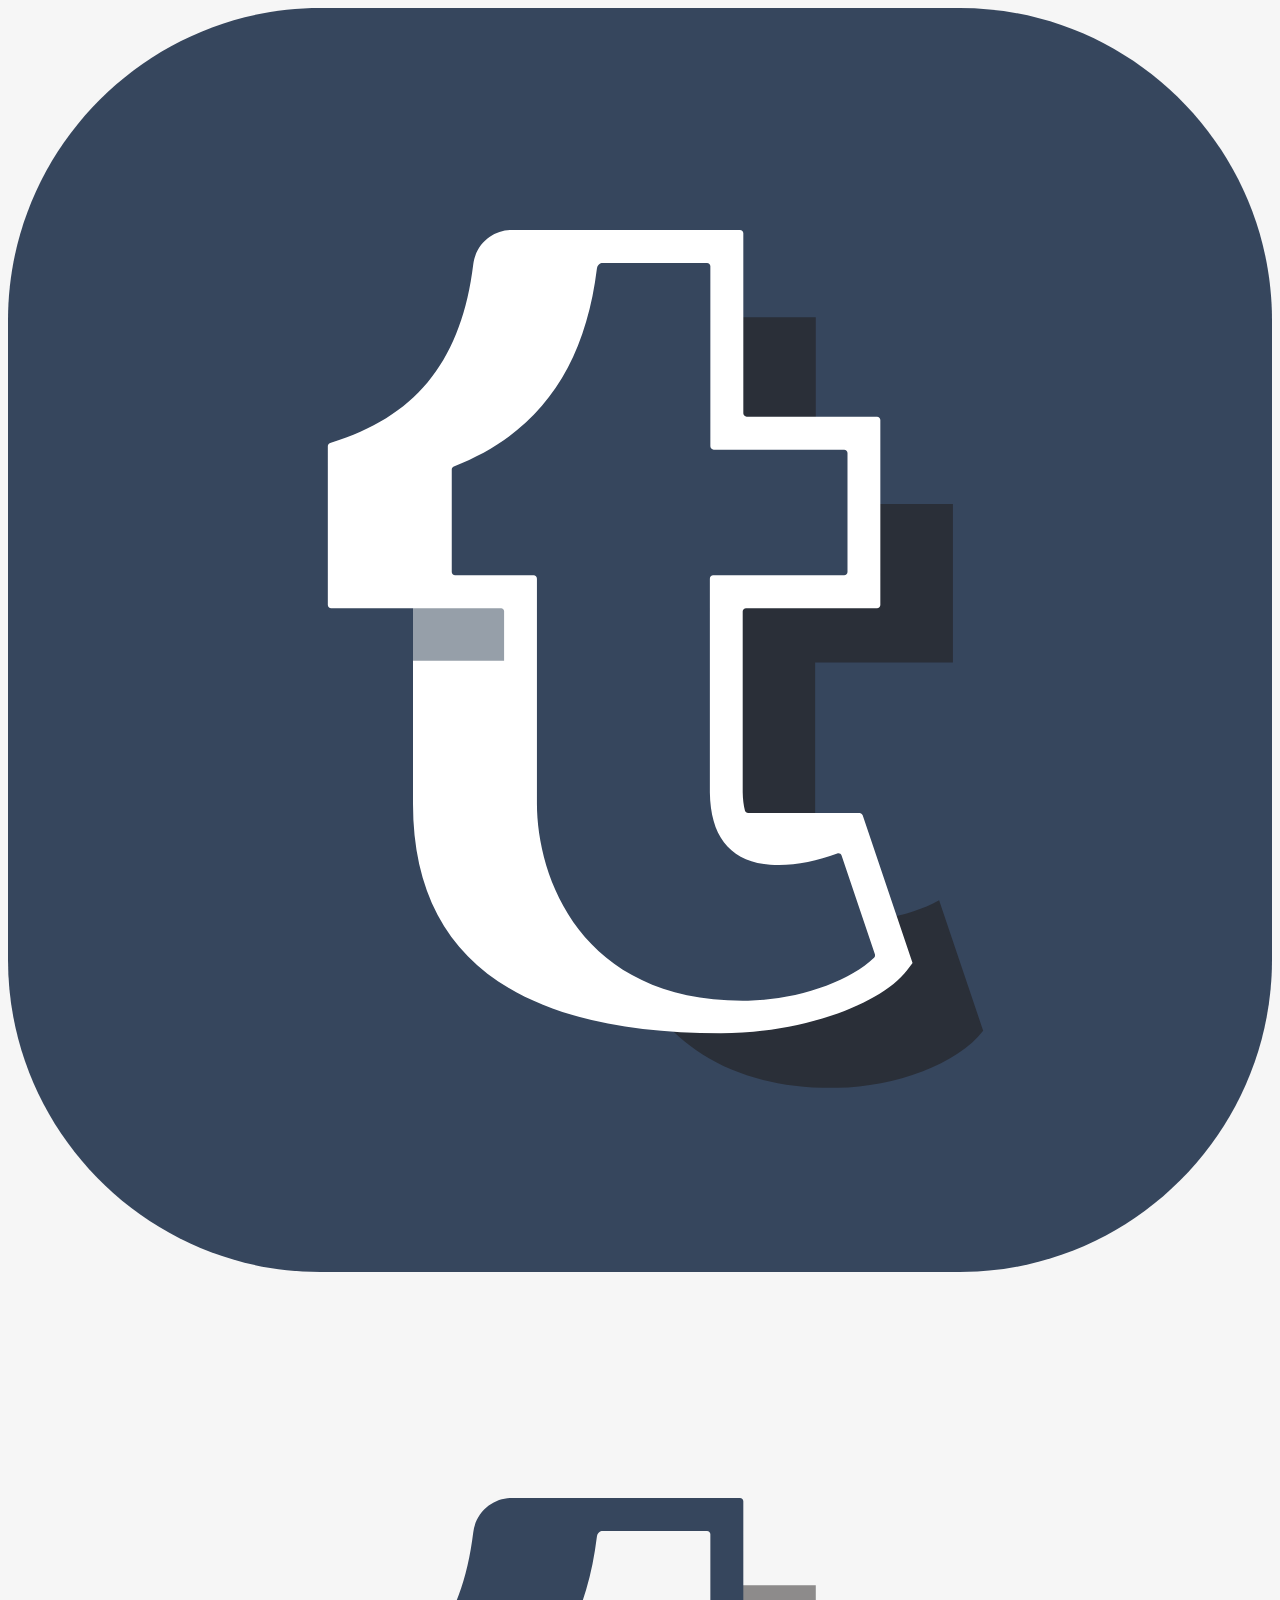
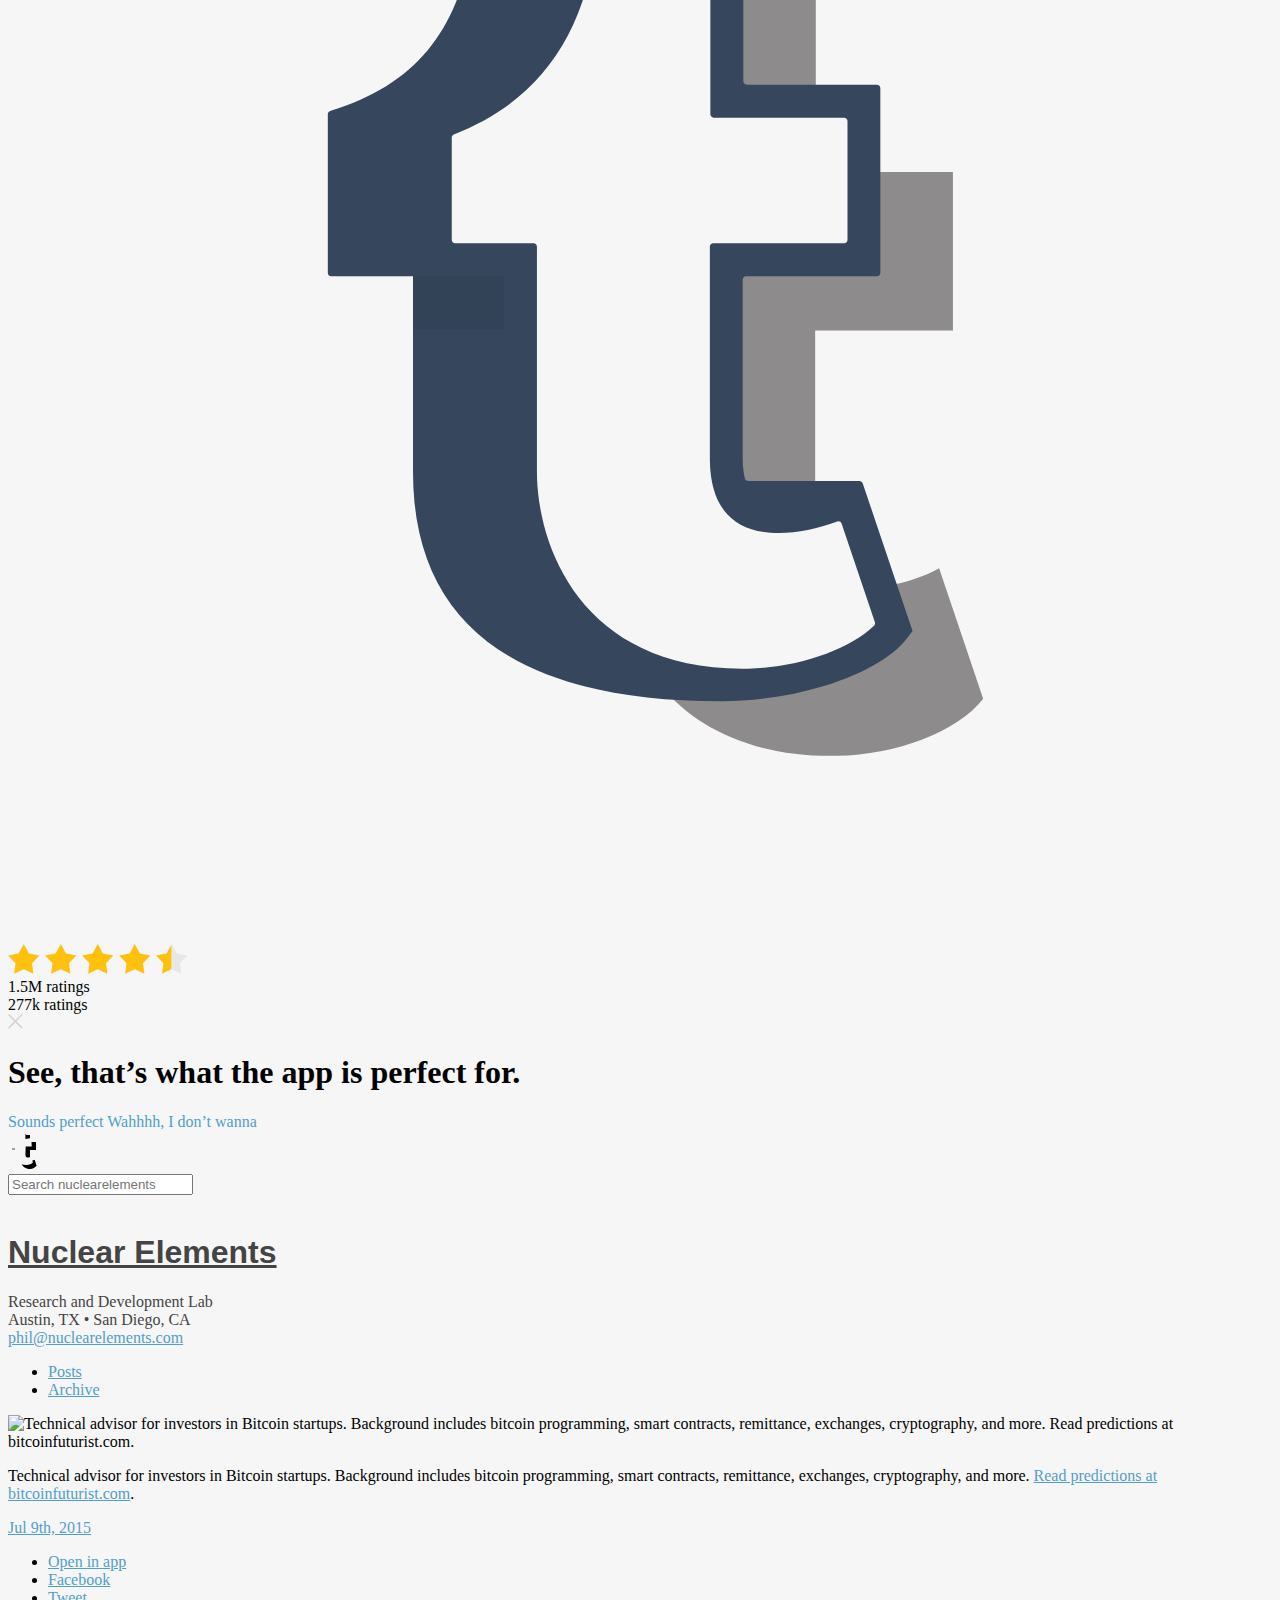
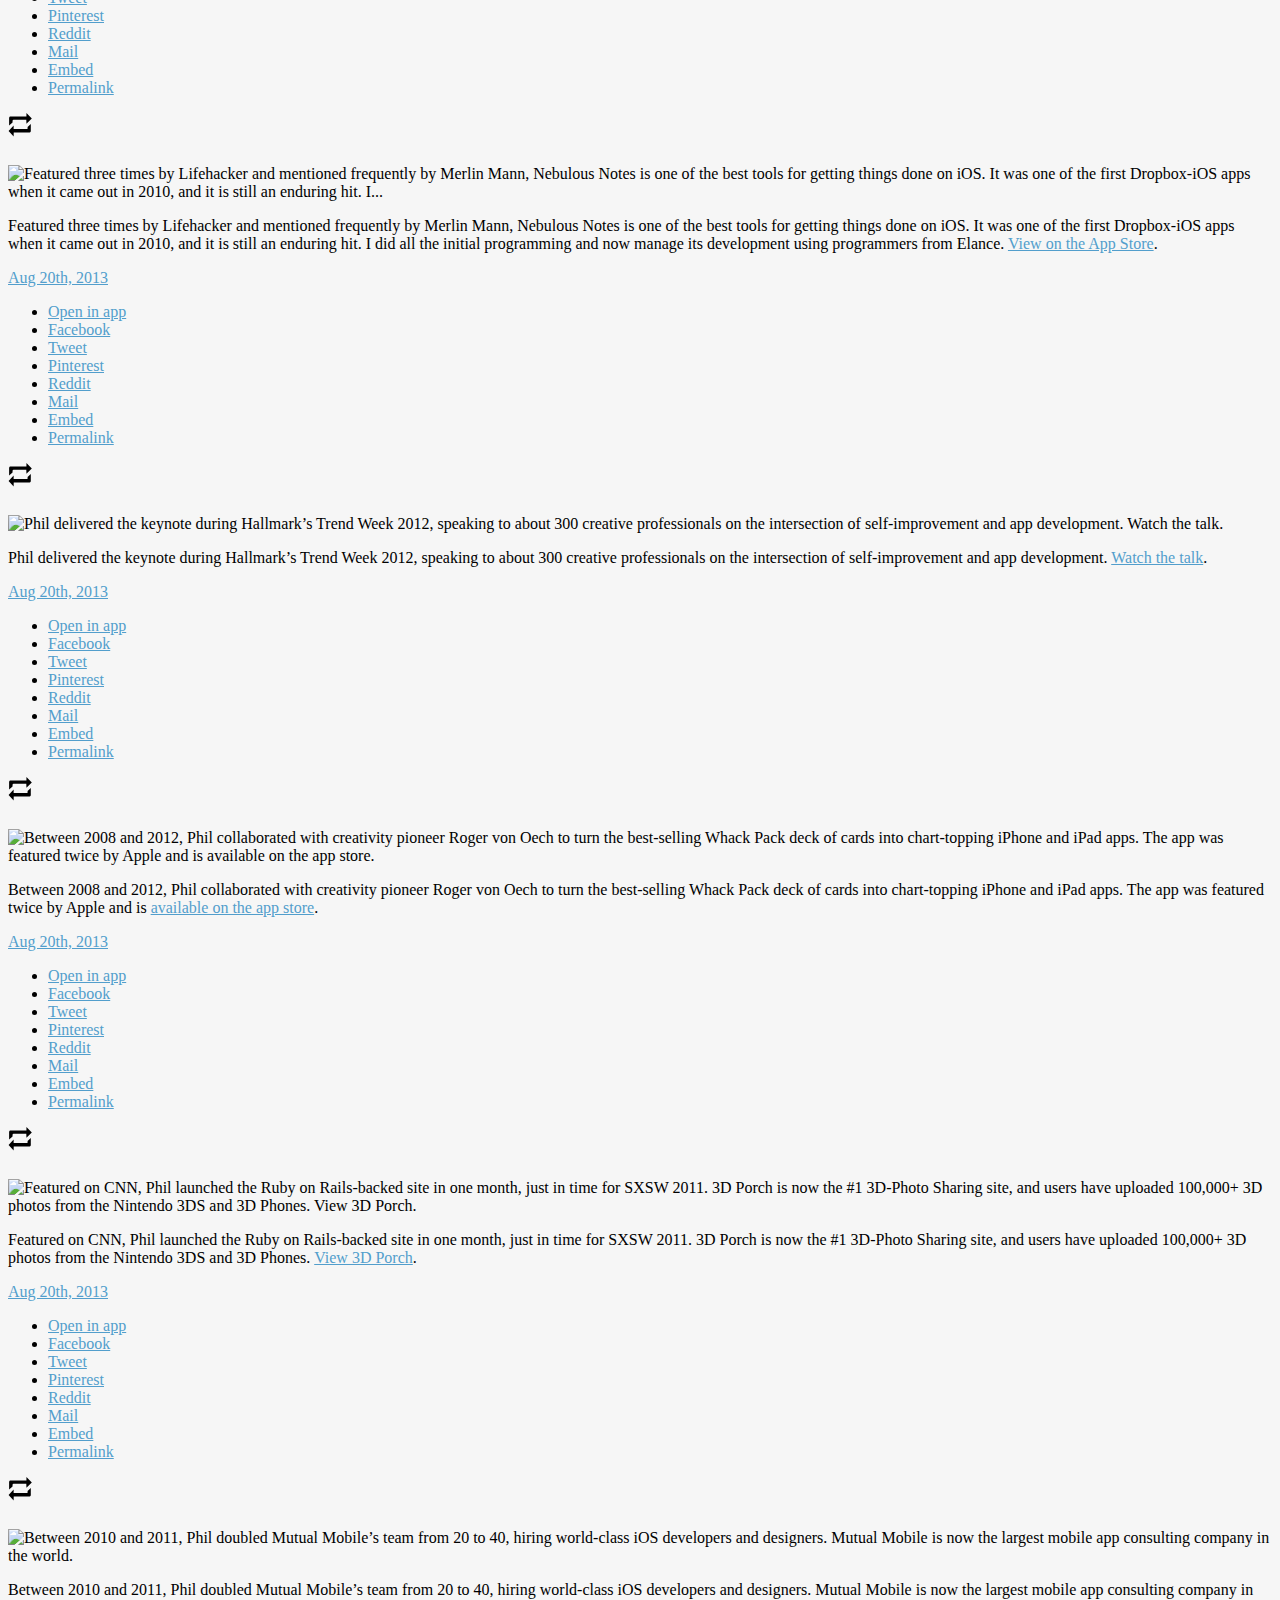
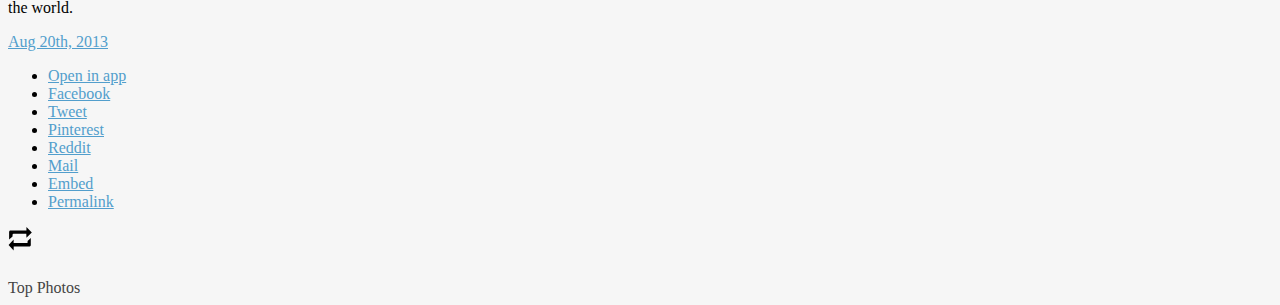
==== docs/source.html @ 974ab860 "initial commit using an imported template" ====
<!DOCTYPE html><script>var __pbpa = true;</script><script>var translated_warning_string = 'Warning: Never enter your Tumblr password unless \u201chttps://www.tumblr.com/login\u201d\x0ais the address in your web browser.\x0a\x0aYou should also see a green \u201cTumblr, Inc.\u201d identification in the address bar.\x0a\x0aSpammers and other bad guys use fake forms to steal passwords.\x0a\x0aTumblr will never ask you to log in from a user\u2019s blog.\x0a\x0aAre you absolutely sure you want to continue?';</script><script type="text/javascript" language="javascript" src="https://assets.tumblr.com/assets/scripts/pre_tumblelog.js?_v=7e0654d636b56bfe6a0970b99e23e0f7"></script><!DOCTYPE html>
<!--[if IE 8]><html class="lt-ie10 lt-ie9"> <![endif]-->
<!--[if IE 9]><html class="lt-ie10"> <![endif]-->
<!--[if gt IE 9]><!--> <html> <!--<![endif]-->
    <head prefix="og: http://ogp.me/ns# fb: http://ogp.me/ns/fb# blog: http://ogp.me/ns/blog#">
        <meta name="apple-itunes-app" content="app-id=305343404,affiliate-data=at=11l3M5&ct=us.itunes.uni.tumblr.ipdt,app-argument=tumblr://x-callback-url/blog?blogName=nuclearelements&referrer=smart-app-banner">
        <meta charset="utf-8">
        <title>Nuclear Elements</title>
        
        <meta name="description" content="Research and Development Lab Austin, TX &bull; San Diego, CA phil@nuclearelements.com">
        

        

        <meta name="viewport" content="width=device-width, initial-scale=1.0, maximum-scale=1.0, user-scalable=no">
        <meta name="theme-color" content="#35465D">
        <style>figure{margin:0}.tmblr-iframe{position:absolute}.tmblr-iframe.hide{display:none}.tmblr-iframe--amp-cta-button{visibility:hidden;position:fixed;bottom:10px;left:50%;transform:translateX(-50%);z-index:100}.tmblr-iframe--amp-cta-button.tmblr-iframe--loaded{visibility:visible;animation:iframe-app-cta-transition .2s ease-out}</style><link rel="shortcut icon" href="https://68.media.tumblr.com/avatar_186ec81ac212_128.png">
        <link rel="apple-touch-icon-precomposed" href="https://68.media.tumblr.com/avatar_186ec81ac212_128.png">
        <link rel="alternate" type="application/rss+xml" href="https://nuclearelements.tumblr.com/rss">
        <link rel="stylesheet" href="https://static.tumblr.com/27gzhx7/z94ot8t44/main-min.css">
        <link rel="stylesheet" href="/tumblr/custom.css">        
        <link rel="stylesheet" media="screen" href="https://assets.tumblr.com/client/prod/standalone/blog-network-post-typography/index.build.css?_v=1ef195f8ef1d82a8c41c3f2aea1d5062"><!-- HTML5 Shiv -->
        <!--[if lt IE 9]>
            <script src="https://static.tumblr.com/hriofhd/Qj0m8pn7q/html5shiv.js"></script>
        <![endif]-->

        <style>
            /* Colors */
            body {
                background: #f6f6f6;
            }

            .blog-title {
                font-family: 'Helvetica Neue', Arial, Helvetica, sans-serif, "Helvetica Neue", HelveticaNeue, Arial, sans-serif;
                font-weight: bold;
            }

            .blog-title a,
            .description,
            .search-no-results,
            .likes-no-likes,
            .related-posts-wrapper > h2,
            .loader .loader-bar,
            .widget-title {
                color: #444444;
            }

            a {
                color: #529ecc;
            }

            #pagination a,
            .nav-wrapper .nav-item .label {
                color: #529ecc;
            }

            #pagination a.next:after {
                border-left-color: #529ecc;
            }

            #pagination a.previous:after {
                border-right-color: #529ecc;
            }

            .header-image.cover {
                background-image: url(https://static.tumblr.com/77a29de51bd849d135923bc4f0b04c0c/fknav0n/Ko7mpsail/tumblr_static_scribbs.gif);
            }

            .user-avatar {
                background-color: #f6f6f6;
                border-color: #f6f6f6;
            }

            .avatar-style-square .user-avatar {
                -webkit-box-shadow: 0 0 0 4px #f6f6f6;
                box-shadow: 0 0 0 4px #f6f6f6;
            }

            .no-header-image .logo-wrapper,
            .contain-header-image .logo-wrapper {
                color: #529ecc;
            }

            /* Adjust logo for light accents on light backgrounds */
            .light-on-light.no-header-image .logo-wrapper,
            .light-on-light.contain-header-image .logo-wrapper {
                color: #444;
            }

            /* Adjust logo for dark accents on dark backgrounds */
            .dark-on-dark.no-header-image .logo-wrapper,
            .dark-on-dark.contain-header-image .logo-wrapper {
                color: #fff;
            }

            /* Sticky nav colors */
            .nav-fixed {
                background-color: #f6f6f6;
            }

            .nav-responsive .inline-nav::after {
                background-image: linear-gradient(left, rgba(246,246,246, 0) 0%, rgba(246,246,246,1) 100%);
                background-image: -webkit-linear-gradient(left, rgba(246,246,246, 0) 0%, rgba(246,246,246,1) 100%);
                background-image: -moz-linear-gradient(left, rgba(246,246,246, 0) 0%, rgba(246,246,246,1) 100%);
                background-image: -ms-linear-gradient(left, rgba(246,246,246, 0) 0%, rgba(246,246,246,1) 100%);
                background-image: -o-linear-gradient(left, rgba(246,246,246, 0) 0%, rgba(246,246,246,1) 100%);
            }

            @media screen and (max-device-width: 568px) {
                .header-image.cover {
                    background-image: url(https://static.tumblr.com/77a29de51bd849d135923bc4f0b04c0c/fknav0n/Ko7mpsail/tumblr_static_scribbs.gif);
                    -webkit-background-size: cover;
                    background-size: cover;
                }

                .avatar-style-square .user-avatar {
                    -webkit-box-shadow: 0 0 0 3px #f6f6f6;
                    -moz-box-shadow: 0 0 0 3px #f6f6f6;
                    box-shadow: 0 0 0 3px #f6f6f6;
                }

            }

            /* Custom CSS */
            
        </style>
    <link rel="alternate" href="android-app://com.tumblr/tumblr/x-callback-url/blog?blogName=nuclearelements" /><link rel="alternate" href="ios-app://305343404/tumblr/x-callback-url/blog?blogName=nuclearelements" /><script src="https://assets.tumblr.com/assets/scripts/tumblelog_post_message_queue.js?_v=a8938c0e77cf8b1347c2e8acd1ee607c"></script><!-- BEGIN TUMBLR FACEBOOK OPENGRAPH TAGS --><!-- If you'd like to specify your own Open Graph tags, define the og:url and og:title tags in your theme's HTML. --><!-- Read more: http://ogp.me/ --><meta property="fb:app_id" content="48119224995" /><meta property="og:title" content="Nuclear Elements" /><meta property="og:url" content="https://nuclearelements.tumblr.com/?og=1" /><meta property="og:description" content="Research and Development Lab Austin, TX &bull; San Diego, CA phil@nuclearelements.com" /><meta property="og:type" content="tumblr-feed:tumblelog" /><meta property="og:image" content="https://68.media.tumblr.com/avatar_186ec81ac212_128.png" /><meta property="al:ios:url" content="tumblr://x-callback-url/blog?blogName=nuclearelements" /><meta property="al:ios:app_name" content="Tumblr" /><meta property="al:ios:app_store_id" content="305343404" /><meta property="al:android:url" content="tumblr://x-callback-url/blog?blogName=nuclearelements" /><meta property="al:android:app_name" content="Tumblr" /><meta property="al:android:package" content="com.tumblr" /><!-- END TUMBLR FACEBOOK OPENGRAPH TAGS --><!-- TWITTER TAGS --><meta charset="utf-8"><meta name="twitter:site" content="tumblr" /><meta name="twitter:card" content="app" /><meta name="twitter:description" content="nuclearelements" /><meta name="twitter:title" content="nuclearelements" /><meta name="twitter:app:name:iphone" content="Tumblr" /><meta name="twitter:app:name:ipad" content="Tumblr" /><meta name="twitter:app:name:googleplay" content="Tumblr" /><meta name="twitter:app:id:iphone" content="305343404" /><meta name="twitter:app:id:ipad" content="305343404" /><meta name="twitter:app:id:googleplay" content="com.tumblr" /><meta name="twitter:app:url:iphone" content="tumblr://x-callback-url/blog?blogName=nuclearelements&amp;referrer=twitter-cards" /><meta name="twitter:app:url:ipad" content="tumblr://x-callback-url/blog?blogName=nuclearelements&amp;referrer=twitter-cards" /><meta name="twitter:app:url:googleplay" content="tumblr://x-callback-url/blog?blogName=nuclearelements&amp;referrer=twitter-cards" /><!-- GOOGLE CAROUSEL --><script type="application/ld+json">
    {"@type":"ItemList","url":"https:\/\/nuclearelements.tumblr.com","itemListElement":[{"@type":"ListItem","position":1,"url":"https:\/\/nuclearelements.tumblr.com\/post\/123659816642\/technical-advisor-for-investors-in-bitcoin"},{"@type":"ListItem","position":2,"url":"https:\/\/nuclearelements.tumblr.com\/post\/58929182375\/featured-three-times-by-lifehacker-and-mentioned"},{"@type":"ListItem","position":3,"url":"https:\/\/nuclearelements.tumblr.com\/post\/58938611948\/phil-delivered-the-keynote-during-hallmarks-trend"},{"@type":"ListItem","position":4,"url":"https:\/\/nuclearelements.tumblr.com\/post\/58934738788\/between-2008-and-2012-phil-collaborated-with"},{"@type":"ListItem","position":5,"url":"https:\/\/nuclearelements.tumblr.com\/post\/58935814201\/featured-on-cnn-phil-launched-the-ruby-on"},{"@type":"ListItem","position":6,"url":"https:\/\/nuclearelements.tumblr.com\/post\/58933639587\/between-2010-and-2011-phil-doubled-mutual"}],"@context":"http:\/\/schema.org"}</script><link rel="canonical" href="https://nuclearelements.tumblr.com" /></head>
    <body data-urlencoded-name="nuclearelements" class="regular index-page display-related-posts">

        <div class="app-nag">
            <div class="app-nag-header clearfix">
                <div class="app-nag-icon">
                    <div class="app-nag-icon-ios">
                        <svg version="1.1" xmlns="http://www.w3.org/2000/svg" xmlns:xlink="http://www.w3.org/1999/xlink" x="0px" y="0px"
                             viewBox="0 0 1024 1024" enable-background="new 0 0 1024 1024" xml:space="preserve">
                            <path fill="#36465D" d="M1024,771c0,139.2-113.8,253-253,253H253C113.8,1024,0,910.2,0,771V253C0,113.8,113.8,0,253,0h518 c139.2,0,253,113.8,253,253V771z"/>
                            <path fill="none" stroke="#FFF100" stroke-width="4" stroke-miterlimit="10" d="M463.9,209.4"/>
                            <path opacity="0.6" fill="#231F20" d="M628.1,681c8.2,0,17.1-1.2,25.8-3.3V530.3h111.6V401.8h-68.6V473H585.4v162.4 C586,676.3,609.1,681,628.1,681z M654.4,250.5h-68.6v94h68.6V250.5z M754.3,722.9c-12.7,7.1-28.9,12.4-44.3,14.5l11.4,33.8 c-20.5,27-71.4,45.5-118.1,46.3c-1.6,0-3.1,0-4.7,0c0,0,0,0,0,0c-32.5,0-59.5-5.7-81.9-15.3c26.2,40,72.7,72.6,150.5,72.6c0,0,0,0,0,0c1.6,0,3.1,0,4.7,0c46.6-0.8,97.6-19.4,118.1-46.3L754.3,722.9z"/>
                            <path fill="none" stroke="#FFF100" stroke-width="4" stroke-miterlimit="10" d="M355,359.5"/>
                            <path fill="#FFFFFF" d="M577.5,830.6c65.1,0,129.7-23.2,151-51.3l4.3-5.6l-40.4-119.7c-0.4-1.1-1.4-1.9-2.6-1.9h-7.6h-3.5l-79.1,0 c-1.2,0-2.3-0.8-2.6-2c-1.1-4-1.7-8.9-1.8-14.9V489c0-1.5,1.2-2.7,2.7-2.7h106.1c1.5,0,2.7-1.2,2.7-2.7V333.8c0-1.5-1.2-2.7-2.7-2.7 H598.4c-1.5,0-2.7-1.2-2.7-2.7V182.5c0-1.5-1.2-2.7-2.7-2.7h-82.6h-28.9h-73.8c-13.3,0-28.5,9.8-30.8,28 c-9.3,75.3-43.8,120.5-108.7,142.2l-7.2,2.4c-1.1,0.4-1.9,1.4-1.9,2.6v128.6c0,1.5,1.2,2.7,2.7,2.7h50.4h0h15.9c0,0,0,120,0,158.3 C328.1,771,415.7,830.6,577.5,830.6z M701.6,769.5c-20.3,19.5-62,34.1-102,34.7c-1.5,0-3,0-4.5,0h0 c-131.5,0-166.6-100.4-166.6-159.7V462.3c0-1.5-1.2-2.7-2.7-2.7h-63.6c-1.5,0-2.7-1.2-2.7-2.7v-83c0-1.1,0.7-2.1,1.7-2.5 c68-26.5,105.9-79,115.9-160.3c0.6-4.5,4.3-4.6,4.3-4.6h84.9c1.5,0,2.7,1.2,2.7,2.7v145.9c0,1.5,1.2,2.7,2.7,2.7h105.7 c1.5,0,2.7,1.2,2.7,2.7v96.4c0,1.5-1.2,2.7-2.7,2.7H571.3c-1.5,0-2.7,1.2-2.7,2.7l0,173.2c0.6,39,19.5,58.8,56.1,58.8 c14.7,0,31.6-3.4,47.1-9.3c1.4-0.6,3,0.2,3.5,1.6l27,80C702.6,767.7,702.4,768.8,701.6,769.5z"/>
                            <path opacity="0.5" fill="#2D3F54" d="M328.1,528.9h73.8v-40.2c0-1.3-1.1-2.4-2.4-2.4h-71.4V528.9z"/>
                        </svg>
                    </div>
                    <div class="app-nag-icon-android">
                        <svg version="1.1" xmlns="http://www.w3.org/2000/svg" xmlns:xlink="http://www.w3.org/1999/xlink" x="0px" y="0px" viewBox="0 0 1024 1024" enable-background="new 0 0 1024 1024" xml:space="preserve">
                            <path fill="none" stroke="#FFF100" stroke-width="4" stroke-miterlimit="10" d="M463.9,209.4"></path>
                            <path opacity="0.5" fill="#231F20" d="M628.1,681c8.2,0,17.1-1.2,25.8-3.3V530.3h111.6V401.8h-68.6V473H585.4v162.4 C586,676.3,609.1,681,628.1,681z M654.4,250.5h-68.6v94h68.6V250.5z M754.3,722.9c-12.7,7.1-28.9,12.4-44.3,14.5l11.4,33.8 c-20.5,27-71.4,45.5-118.1,46.3c-1.6,0-3.1,0-4.7,0c0,0,0,0,0,0c-32.5,0-59.5-5.7-81.9-15.3c26.2,40,72.7,72.6,150.5,72.6c0,0,0,0,0,0c1.6,0,3.1,0,4.7,0c46.6-0.8,97.6-19.4,118.1-46.3L754.3,722.9z"></path>
                            <path fill="none" stroke="#FFF100" stroke-width="4" stroke-miterlimit="10" d="M355,359.5"></path>
                            <path fill="#36465D" d="M577.5,830.6c65.1,0,129.7-23.2,151-51.3l4.3-5.6l-40.4-119.7c-0.4-1.1-1.4-1.9-2.6-1.9h-7.6h-3.5l-79.1,0 c-1.2,0-2.3-0.8-2.6-2c-1.1-4-1.7-8.9-1.8-14.9V489c0-1.5,1.2-2.7,2.7-2.7h106.1c1.5,0,2.7-1.2,2.7-2.7V333.8c0-1.5-1.2-2.7-2.7-2.7 H598.4c-1.5,0-2.7-1.2-2.7-2.7V182.5c0-1.5-1.2-2.7-2.7-2.7h-82.6h-28.9h-73.8c-13.3,0-28.5,9.8-30.8,28 c-9.3,75.3-43.8,120.5-108.7,142.2l-7.2,2.4c-1.1,0.4-1.9,1.4-1.9,2.6v128.6c0,1.5,1.2,2.7,2.7,2.7h50.4h0h15.9c0,0,0,120,0,158.3 C328.1,771,415.7,830.6,577.5,830.6z M701.6,769.5c-20.3,19.5-62,34.1-102,34.7c-1.5,0-3,0-4.5,0h0 c-131.5,0-166.6-100.4-166.6-159.7V462.3c0-1.5-1.2-2.7-2.7-2.7h-63.6c-1.5,0-2.7-1.2-2.7-2.7v-83c0-1.1,0.7-2.1,1.7-2.5 c68-26.5,105.9-79,115.9-160.3c0.6-4.5,4.3-4.6,4.3-4.6h84.9c1.5,0,2.7,1.2,2.7,2.7v145.9c0,1.5,1.2,2.7,2.7,2.7h105.7 c1.5,0,2.7,1.2,2.7,2.7v96.4c0,1.5-1.2,2.7-2.7,2.7H571.3c-1.5,0-2.7,1.2-2.7,2.7l0,173.2c0.6,39,19.5,58.8,56.1,58.8 c14.7,0,31.6-3.4,47.1-9.3c1.4-0.6,3,0.2,3.5,1.6l27,80C702.6,767.7,702.4,768.8,701.6,769.5z"></path>
                            <path opacity="0.5" fill="#2D3F54" d="M328.1,528.9h73.8v-40.2c0-1.3-1.1-2.4-2.4-2.4h-71.4V528.9z"></path>
                        </svg>
                    </div>
                </div>
                <div class="app-nag-ratings">
                    <svg width="181px" height="30px" viewBox="0 0 181 30" version="1.1" xmlns="http://www.w3.org/2000/svg" xmlns:xlink="http://www.w3.org/1999/xlink">
                        <g stroke="none" stroke-width="1" fill="none" fill-rule="evenodd">
                            <path d="M15.8,25.2 L6.1,29.8 L7.5,19.2 L0.1,11.4 L10.6,9.5 L15.8,0 L20.9,9.5 L31.4,11.4 L24,19.2 L25.4,29.8 L15.8,25.2 Z" fill="#FFC00E"></path>
                            <path d="M52.8,25.2 L43.1,29.8 L44.5,19.2 L37.1,11.4 L47.6,9.5 L52.8,0 L57.9,9.5 L68.4,11.4 L61,19.2 L62.4,29.8 L52.8,25.2 Z" fill="#FFC00E"></path>
                            <path d="M89.8,25.2 L80.1,29.8 L81.5,19.2 L74.1,11.4 L84.6,9.5 L89.8,0 L94.9,9.5 L105.4,11.4 L98,19.2 L99.4,29.8 L89.8,25.2 Z" fill="#FFC00E"></path>
                            <path d="M126.8,25.2 L117.1,29.8 L118.5,19.2 L111.1,11.4 L121.6,9.5 L126.8,0 L131.9,9.5 L142.4,11.4 L135,19.2 L136.4,29.8 L126.8,25.2 Z" fill="#FFC00E"></path>
                            <path d="M163.8,25.2 L154.1,29.8 L155.5,19.2 L148.1,11.4 L158.6,9.5 L163.8,0 L168.9,9.5 L179.4,11.4 L172,19.2 L173.4,29.8 L163.8,25.2 Z" fill="#E7E7E7"></path>
                            <path d="M163.3,25.1 L154.1,29.8 L155.5,19.2 L148.1,11.4 L158.6,9.5 L163.3,0.9 L163.3,25.1 Z" fill="#FFC00E"></path>
                        </g>
                    </svg>
                    <div class="app-nag-ratings-text app-nag-ratings-text-android">
                        1.5M ratings
                    </div>
                    <div class="app-nag-ratings-text app-nag-ratings-text-ios">
                        277k ratings
                    </div>
                </div>
                <div class="app-nag-close-button">
                    <svg width="15px" height="15px" viewBox="0 0 30 30" version="1.1" xmlns="http://www.w3.org/2000/svg" xmlns:xlink="http://www.w3.org/1999/xlink">
                        <g stroke="none" stroke-width="1" fill="none" fill-rule="evenodd">
                            <path d="M12.510351,14.6860639 L0,27.1964147 L2.175713,29.3721278 L14.686064,16.8617771 L27.196415,29.3721278 L29.372128,27.1964147 L16.861777,14.6860639 L29.372128,2.1757132 L27.196415,0 L14.686064,12.5103507 L2.175713,0 L0,2.1757132 L12.510351,14.6860639 L12.510351,14.6860639 Z" fill="#D3D3D3"></path>
                        </g>
                    </svg>
                </div>
            </div>
            <div class="app-nag-body">
                <h1 class="app-nag-callout">See, that’s what the app is perfect for.</h1>
                <a class="app-nag-large-button app-nag-app-store-link button blue">Sounds perfect</a>
                <a class="app-nag-large-button app-nag-app-store-deny">Wahhhh, I don’t wanna</a>
            </div>
        </div>

        <section id="page">
            <div class="logo-wrapper">
                <a class="t-logo" href="https://www.tumblr.com/?referring_blog=nuclearelements&amp;referer=optica" target="_blank">
                    <svg class="svg-logo" width="29px" height="39px" viewBox="0 0 29 39" version="1.1" xmlns="http://www.w3.org/2000/svg" xmlns:xlink="http://www.w3.org/1999/xlink">
                        <g stroke="none" stroke-width="1" fill="none" fill-rule="evenodd">
                            <path class="large-shadow" d="M21.9956664,26.3 L21.9956664,19.0055544 L27.9954227,19.0055542 L27.9954227,13.0048828 L27.9954227,11.0108643 L23.522766,11.0108643 L23.5540067,11.6669807 L23.7388305,15.5486452 L17.6832886,15.4792482 L17.4,24 C17.5,26.3 18.8,26.5 19.8,26.5 C20.2,26.5 21.4956664,26.4 21.9956664,26.3 Z M18.7154541,4.00225829 L17.4,2.9 L17.4,8 L22.000122,7.34490957 L22.000122,4.00225829 L18.7154541,4.00225829 Z M24.3,29.6 L24.9,31.5 C23.8,32.9 21,34 18.4,34 L18.1,34 C16.3,34 14.8,33.7 13.6,33.2 C15,35.4 17.5999998,38.0021971 21.7999998,38.0021971 C21.7999996,38.6099361 22.0022113,38.0021971 22.0999998,38.0021971 C24.6999998,38.0021971 27.4,36.1 28.6,34.7 L26.7,28.8 C26,29.2 25.1,29.5 24.3,29.6 Z" id="Shape" fill="#000000"></path>
                            <path class="inner" d="M18.5,33.6 L18.3,33.6 C11.1,33.6 9,28.2005493 9,25.0005493 L9,15 C8.58245849,15 4.99298096,15 5,15 L4.99298096,10.0285034 C4.99298096,9.92850342 5.1,9.9 5.2,9.9 C8.9,8.5 11.3,6.7 11.9,2.3 C11.8,2 12,2 12,2 L16.8,2 L17,2 L17,9.00006104 L23.012207,9.00006104 L23.012207,15 L17,15 L17,24.0839844 C17,26.1839844 17.8,27.3 19.8,27.3 C20.6,27.3 21.5,27.1 22.4,26.8 C22.5,26.8 22.6,26.8 22.6,26.9 L24.1,31.3 L24.1,31.7 C23,32.8 20.7,33.6 18.5,33.6 Z"></path>
                            <path class="outer" d="M26.1,32.2 L26.3,31.9 L23.9,25.1 C23.9,25 23.8,25 23.8,25 L19.2,25 C19.1,25 19,25.1 19,25 C18.9,24.8 19,24.4 19,24.1 L19,17 L25,17 L25,7 C25,7 19,7 19,7 L19,0 L8,0 C7.3,0 6.4,0.8 6.3,1.8 C5.8,5.9 4.1,7.5 0.5,8.7 L0.1,8.8 C0,8.9 0,8.9 0,9 L0,17.0000006 C0,17.1000006 0.1,17 0.1,17 L4,17 L4,24.8 C4,31.8 8.46560059,36.0067139 17.3656006,36.0067139 C22.0656006,36.0067139 25,33.7 26.1,32.2 Z M18.5,33.6 L18.3,33.6 C11.1,33.6 9,28.2005493 9,25.0005493 L9,15 C8.58245849,15 4.99298096,15 5,15 L4.99298096,10.0285034 C4.99298096,9.92850342 5.1,9.9 5.2,9.9 C8.9,8.5 11.3,6.7 11.9,2.3 C11.8,2 12,2 12,2 L16.8,2 L17,2 L17,9.00006104 L23.012207,9.00006104 L23.012207,15 L17,15 L17,24.0839844 C17,26.1839844 17.8,27.3 19.8,27.3 C20.6,27.3 21.5,27.1 22.4,26.8 C22.5,26.8 22.6,26.8 22.6,26.9 L24.1,31.3 L24.1,31.7 C23,32.8 20.7,33.6 18.5,33.6 Z"></path>
                            <path class="small-shadow" d="M4,19 L7,19 L7,17.0833333 C7,17 6.9,17 6.9,17 L4,17 L4,19 L4,19 Z" opacity="0.5" fill="#37465D"></path>
                        </g>
                    </svg>
                </a>
                <div class="search-wrapper">
                    <form action="/search" method="get" id="search">
                        <label class="search-field-label">
                            <input type="text" class="search-field" name="q" id="q" placeholder="Search nuclearelements" value="" autocomplete="off">
                        </label>
                    </form>
                </div>
            </div>
            <div class="header-wrapper
                
                
                
                avatar-style-circle">

                <header id="header" class="top-blog-header">
                    
                    <div class="header-image-wrapper ">
                        <a href="/" class="header-image parallax cover " data-bg-image="https://static.tumblr.com/77a29de51bd849d135923bc4f0b04c0c/fknav0n/Ko7mpsail/tumblr_static_scribbs.gif">
                            
                        </a>
                        <div class="loader-bg"></div>
                    </div>
                    

                    <div class="blog-title-wrapper content">
                        <figure class="avatar-wrapper animate">
                            <a href="/" style="background-image: url(https://68.media.tumblr.com/avatar_186ec81ac212_128.png)" class="user-avatar"><img src="https://68.media.tumblr.com/avatar_186ec81ac212_128.png" alt="" class="print-only invisible"></a>
                        </figure>

                        <div class="title-group animate">
                            
                            <h1 class="blog-title"><a href="/">Nuclear Elements</a></h1>
                            
                            
                            <span class="description">
                                Research and Development Lab<br/>Austin, TX &bull; San Diego, CA<br/><a href="mailto:phil@nuclearelements.com">phil@nuclearelements.com</a>
                            </span>
                            
                        </div>
                    </div>
                </header>
            </div>
            
                <div class="nav-wrapper nav-responsive">
                    <nav class="nav-menu">
                        <ul class="inline-nav">
                            <li class="nav-item nav-item--posts">
                                <a href="/" class="label current-page">Posts</a>
                            </li>
                            
                            
                            
                            
                            
                            <li class="nav-item nav-item--archive">
                                <a href="/archive" class="label external-page">Archive</a>
                            </li>
                        </ul>
                    </nav>
                </div>
            
            
            
            
            
                
            

            <section id="posts" class="content clearfix  avatar-style-circle  show-nav">

                

                <div class="container">
                    <div class="main">
                        
                                <article class="photo not-page post-123659816642 " data-post-id="123659816642" >
                                    <div class="post-wrapper clearfix">

                                        <header class="post-header">
                                            
                                            
                                        </header>

                                        <section class="post">
                                            

                                            
                                            <figure class="post-content  with-caption" data-photo-width="400">
                                                <div class="photo-wrapper">
                                                    <div class="photo-wrapper-inner">
                                                        <img src="https://68.media.tumblr.com/2d72b9d1a47dbca9b46060dbf57455e5/tumblr_nr8j3fPuDm1sgohbeo1_400.jpg" alt="Technical advisor for investors in Bitcoin startups. Background includes bitcoin programming, smart contracts, remittance, exchanges, cryptography, and more. Read predictions at bitcoinfuturist.com." width="400" height="200">
                                                    </div>
                                                </div>
                                                
                                                    <figcaption class="caption">
                                                        <p>Technical advisor for investors in Bitcoin startups. Background includes bitcoin programming, smart contracts, remittance, exchanges, cryptography, and more. <a href="http://t.umblr.com/redirect?z=http%3A%2F%2Fbitcoinfuturist.com%2F&amp;t=MDQ3N2NmMTZhZGZhYWNiYTNlZGRkMTM4YzJjMWZmOGFhYjZjYmI4ZCxzd0lhZDhDcA%3D%3D&amp;b=t%3As0vfAllSoe82yWZxh_HBvg&amp;p=https%3A%2F%2Fnuclearelements.tumblr.com%2Fpost%2F123659816642%2Ftechnical-advisor-for-investors-in-bitcoin&amp;m=1">Read predictions at bitcoinfuturist.com</a>.</p>
                                                    </figcaption>
                                                
                                                
                                            </figure>
                                            

                                            

                                            


                                            


                                            


                                            


                                            

                                            

                                            <section class="inline-meta post-extra">
                                                
                                                
                                            </section>

                                        </section>

                                        
                                        <section class="panel">
                                            <footer class="post-footer">

                                                <section class="panel">
                                                    <section class="inline-meta date-notes">
                                                        <div class="date-note-wrapper">
                                                            
                                                            <a href="https://nuclearelements.tumblr.com/post/123659816642/technical-advisor-for-investors-in-bitcoin" title="2 years ago" class="meta-item post-date">Jul 9th, 2015</a>
                                                        </div>
                                                    </section>

                                                    <section class="post-controls">
                                                        <div class="controls-wrapper">
                                                            <div class="control share-control">
                                                                <nav class="pop">
                                                                    <a href="#" class="share selector"></a>
                                                                    <div class="pop-menu share-menu south" id="share_123659816642">
                                                                        <ul>
                                                                            <li class="open-in-app"><a href="#" class="share-item open-in-app" data-post="123659816642">Open in app</a></li>
                                                                            <li><a href="http://facebook.com/sharer.php?u=https%3A%2F%2Fnuclearelements.tumblr.com%2Fpost%2F123659816642%2Ftechnical-advisor-for-investors-in-bitcoin&amp;t=Nuclear%20Elements" class="share-item facebook" target="_blank">Facebook</a></li>
                                                                            <li><a href="https://twitter.com/intent/tweet?text=%F0%9F%93%B7%20Technical%20advisor%20for%20investors%20in%20Bitcoin%20startups.%20Background%20includes%20bitcoin%20programming%2C%20smart...%20https%3A%2F%2Ftmblr.co%2FZXOSgq1pAimx2" class="share-item twitter" target="_blank">Tweet</a></li>
                                                                            
                                                                                <li><a href="//www.pinterest.com/pin/create/button/?url=https%3A%2F%2Fnuclearelements.tumblr.com%2Fpost%2F123659816642%2Ftechnical-advisor-for-investors-in-bitcoin&amp;media=https://68.media.tumblr.com/2d72b9d1a47dbca9b46060dbf57455e5/tumblr_nr8j3fPuDm1sgohbeo1_400.jpg" class="share-item pinterest" target="_blank">Pinterest</a></li>
                                                                            
                                                                            
                                                                            <li><a href="https://reddit.com/submit?url=https%3A%2F%2Fnuclearelements.tumblr.com%2Fpost%2F123659816642%2Ftechnical-advisor-for-investors-in-bitcoin" class="share-item reddit" target="_blank">Reddit</a></li>
                                                                            <li><a href="mailto:?subject=A%20photo%20from%20Nuclear%20Elements&amp;body=%F0%9F%93%B7%20Technical%20advisor%20for%20investors%20in%20Bitcoin%20startups.%20Background%20includes%20bitcoin%20programming%2C%20smart%20contracts%2C%20remittance%2C%20exchanges%2C%20cryptography%2C%20and...%20https%3A%2F%2Fnuclearelements.tumblr.com%2Fpost%2F123659816642%2Ftechnical-advisor-for-investors-in-bitcoin" class="share-item mail">Mail</a></li>
                                                                            <li><a href="https://nuclearelements.tumblr.com/post/123659816642/technical-advisor-for-investors-in-bitcoin/embed" class="share-item permalink">Embed</a></li>
                                                                            <li><a href="https://nuclearelements.tumblr.com/post/123659816642/technical-advisor-for-investors-in-bitcoin" class="share-item permalink">Permalink <i class="arrow"></i></a></li>
                                                                        </ul>
                                                                    </div>
                                                                </nav>
                                                            </div>
                                                            <div class="control reblog-control"><a href="https://www.tumblr.com/reblog/123659816642/swIad8Cp" class="reblog_button"style="display: block;width:24px;height:24px;"><svg width="100%" height="100%" viewBox="0 0 21 21" xmlns="http://www.w3.org/2000/svg" xmlns:xlink="http://www.w3.org/1999/xlink" fill="#000"><path d="M5.01092527,5.99908429 L16.0088498,5.99908429 L16.136,9.508 L20.836,4.752 L16.136,0.083 L16.1360004,3.01110845 L2.09985349,3.01110845 C1.50585349,3.01110845 0.979248041,3.44726568 0.979248041,4.45007306 L0.979248041,10.9999998 L3.98376463,8.30993634 L3.98376463,6.89801007 C3.98376463,6.20867902 4.71892527,5.99908429 5.01092527,5.99908429 Z"></path><path d="M17.1420002,13.2800293 C17.1420002,13.5720293 17.022957,14.0490723 16.730957,14.0490723 L4.92919922,14.0490723 L4.92919922,11 L0.5,15.806 L4.92919922,20.5103758 L5.00469971,16.9990234 L18.9700928,16.9990234 C19.5640928,16.9990234 19.9453125,16.4010001 19.9453125,15.8060001 L19.9453125,9.5324707 L17.142,12.203"></path></svg></a></div>
                                                            <div class="control like-control"><div class="like_button" data-post-id="123659816642" data-blog-name="nuclearelements" id="like_button_123659816642"><iframe id="like_iframe_123659816642" src="https://assets.tumblr.com/assets/html/like_iframe.html?_v=5716f9145cbbcc5e21aa13229de5d4ed#name=nuclearelements&amp;post_id=123659816642&amp;color=black&amp;rk=swIad8Cp" scrolling="no" width="24" height="24" frameborder="0" class="like_toggle" allowTransparency="true" name="like_iframe_123659816642"></iframe></div></div>
                                                        </div>
                                                    </section>

                                                </section>
                                                <section class="inline-meta date-notes">
                                                        
                                                </section>
                                            </footer>
                                        </section>
                                        
                                        
                                    </div>
                                </article>
                        
                                <article class="photo not-page post-58929182375 " data-post-id="58929182375" >
                                    <div class="post-wrapper clearfix">

                                        <header class="post-header">
                                            
                                            
                                        </header>

                                        <section class="post">
                                            

                                            
                                            <figure class="post-content  with-caption" data-photo-width="400">
                                                <div class="photo-wrapper">
                                                    <div class="photo-wrapper-inner">
                                                        <img src="https://68.media.tumblr.com/fe09335aeb0f506cb3a039352a1f1cb7/tumblr_mrw6gxT4Zm1sgohbeo1_400.png" alt="Featured three times by Lifehacker and mentioned frequently by Merlin Mann, Nebulous Notes is one of the best tools for getting things done on iOS. It was one of the first Dropbox-iOS apps when it came out in 2010, and it is still an enduring hit. I..." width="400" height="200">
                                                    </div>
                                                </div>
                                                
                                                    <figcaption class="caption">
                                                        <p>Featured three times by Lifehacker and mentioned frequently by Merlin Mann, Nebulous Notes is one of the best tools for getting things done on iOS. It was one of the first Dropbox-iOS apps when it came out in 2010, and it is still an enduring hit. I did all the initial programming and now manage its development using programmers from Elance. <a href="http://t.umblr.com/redirect?z=http%3A%2F%2Fj.mp%2Fnebnotesapp&amp;t=NGFiYzJkOGIxNjE3OThjNWNmMGZkYTg3NzAzZWY1ODc2NTk1NDZjMSwxUlh0TGhMdg%3D%3D&amp;b=t%3As0vfAllSoe82yWZxh_HBvg&amp;p=https%3A%2F%2Fnuclearelements.tumblr.com%2Fpost%2F58929182375%2Ffeatured-three-times-by-lifehacker-and-mentioned&amp;m=1" target="_blank">View on the App Store</a>.</p>
                                                    </figcaption>
                                                
                                                
                                            </figure>
                                            

                                            

                                            


                                            


                                            


                                            


                                            

                                            

                                            <section class="inline-meta post-extra">
                                                
                                                
                                            </section>

                                        </section>

                                        
                                        <section class="panel">
                                            <footer class="post-footer">

                                                <section class="panel">
                                                    <section class="inline-meta date-notes">
                                                        <div class="date-note-wrapper">
                                                            
                                                            <a href="https://nuclearelements.tumblr.com/post/58929182375/featured-three-times-by-lifehacker-and-mentioned" title="4 years ago" class="meta-item post-date">Aug 20th, 2013</a>
                                                        </div>
                                                    </section>

                                                    <section class="post-controls">
                                                        <div class="controls-wrapper">
                                                            <div class="control share-control">
                                                                <nav class="pop">
                                                                    <a href="#" class="share selector"></a>
                                                                    <div class="pop-menu share-menu south" id="share_58929182375">
                                                                        <ul>
                                                                            <li class="open-in-app"><a href="#" class="share-item open-in-app" data-post="58929182375">Open in app</a></li>
                                                                            <li><a href="http://facebook.com/sharer.php?u=https%3A%2F%2Fnuclearelements.tumblr.com%2Fpost%2F58929182375%2Ffeatured-three-times-by-lifehacker-and-mentioned&amp;t=Nuclear%20Elements" class="share-item facebook" target="_blank">Facebook</a></li>
                                                                            <li><a href="https://twitter.com/intent/tweet?text=%F0%9F%93%B7%20Featured%20three%20times%20by%20Lifehacker%20and%20mentioned%20frequently%20by%20Merlin%20Mann%2C%20Nebulous%20Notes%20is%20one%20of...%20https%3A%2F%2Ftmblr.co%2FZXOSgqsuS-Qd" class="share-item twitter" target="_blank">Tweet</a></li>
                                                                            
                                                                                <li><a href="//www.pinterest.com/pin/create/button/?url=https%3A%2F%2Fnuclearelements.tumblr.com%2Fpost%2F58929182375%2Ffeatured-three-times-by-lifehacker-and-mentioned&amp;media=https://68.media.tumblr.com/fe09335aeb0f506cb3a039352a1f1cb7/tumblr_mrw6gxT4Zm1sgohbeo1_400.png" class="share-item pinterest" target="_blank">Pinterest</a></li>
                                                                            
                                                                            
                                                                            <li><a href="https://reddit.com/submit?url=https%3A%2F%2Fnuclearelements.tumblr.com%2Fpost%2F58929182375%2Ffeatured-three-times-by-lifehacker-and-mentioned" class="share-item reddit" target="_blank">Reddit</a></li>
                                                                            <li><a href="mailto:?subject=A%20photo%20from%20Nuclear%20Elements&amp;body=%F0%9F%93%B7%20Featured%20three%20times%20by%20Lifehacker%20and%20mentioned%20frequently%20by%20Merlin%20Mann%2C%20Nebulous%20Notes%20is%20one%20of%20the%20best%20tools%20for%20getting%20things%20done%20on%20iOS....%20https%3A%2F%2Fnuclearelements.tumblr.com%2Fpost%2F58929182375%2Ffeatured-three-times-by-lifehacker-and-mentioned" class="share-item mail">Mail</a></li>
                                                                            <li><a href="https://nuclearelements.tumblr.com/post/58929182375/featured-three-times-by-lifehacker-and-mentioned/embed" class="share-item permalink">Embed</a></li>
                                                                            <li><a href="https://nuclearelements.tumblr.com/post/58929182375/featured-three-times-by-lifehacker-and-mentioned" class="share-item permalink">Permalink <i class="arrow"></i></a></li>
                                                                        </ul>
                                                                    </div>
                                                                </nav>
                                                            </div>
                                                            <div class="control reblog-control"><a href="https://www.tumblr.com/reblog/58929182375/1RXtLhLv" class="reblog_button"style="display: block;width:24px;height:24px;"><svg width="100%" height="100%" viewBox="0 0 21 21" xmlns="http://www.w3.org/2000/svg" xmlns:xlink="http://www.w3.org/1999/xlink" fill="#000"><path d="M5.01092527,5.99908429 L16.0088498,5.99908429 L16.136,9.508 L20.836,4.752 L16.136,0.083 L16.1360004,3.01110845 L2.09985349,3.01110845 C1.50585349,3.01110845 0.979248041,3.44726568 0.979248041,4.45007306 L0.979248041,10.9999998 L3.98376463,8.30993634 L3.98376463,6.89801007 C3.98376463,6.20867902 4.71892527,5.99908429 5.01092527,5.99908429 Z"></path><path d="M17.1420002,13.2800293 C17.1420002,13.5720293 17.022957,14.0490723 16.730957,14.0490723 L4.92919922,14.0490723 L4.92919922,11 L0.5,15.806 L4.92919922,20.5103758 L5.00469971,16.9990234 L18.9700928,16.9990234 C19.5640928,16.9990234 19.9453125,16.4010001 19.9453125,15.8060001 L19.9453125,9.5324707 L17.142,12.203"></path></svg></a></div>
                                                            <div class="control like-control"><div class="like_button" data-post-id="58929182375" data-blog-name="nuclearelements" id="like_button_58929182375"><iframe id="like_iframe_58929182375" src="https://assets.tumblr.com/assets/html/like_iframe.html?_v=5716f9145cbbcc5e21aa13229de5d4ed#name=nuclearelements&amp;post_id=58929182375&amp;color=black&amp;rk=1RXtLhLv" scrolling="no" width="24" height="24" frameborder="0" class="like_toggle" allowTransparency="true" name="like_iframe_58929182375"></iframe></div></div>
                                                        </div>
                                                    </section>

                                                </section>
                                                <section class="inline-meta date-notes">
                                                        
                                                </section>
                                            </footer>
                                        </section>
                                        
                                        
                                    </div>
                                </article>
                        
                                <article class="photo not-page post-58938611948 " data-post-id="58938611948" >
                                    <div class="post-wrapper clearfix">

                                        <header class="post-header">
                                            
                                            
                                        </header>

                                        <section class="post">
                                            

                                            
                                            <figure class="post-content  with-caption" data-photo-width="400">
                                                <div class="photo-wrapper">
                                                    <div class="photo-wrapper-inner">
                                                        <img src="https://68.media.tumblr.com/ec13b0efcdb23dc50226f17add7a93bc/tumblr_mrwce4462z1sgohbeo1_r1_400.png" alt="Phil delivered the keynote during Hallmark&rsquo;s Trend Week 2012, speaking to about 300 creative professionals on the intersection of self-improvement and app development. Watch the talk." width="400" height="200">
                                                    </div>
                                                </div>
                                                
                                                    <figcaption class="caption">
                                                        <p>Phil delivered the keynote during Hallmark&rsquo;s Trend Week 2012, speaking to about 300 creative professionals on the intersection of self-improvement and app development. <a href="http://t.umblr.com/redirect?z=http%3A%2F%2Fphildhingra.com%2F2012%2F05%2Fhallmark-talk.html&amp;t=NmU1MGM4MjlkZTVhNzFkMmRkZjkxNWY0MjVhZDI2ODBjZjkyMzYwNSxmeW9Vd1ZRZw%3D%3D&amp;b=t%3As0vfAllSoe82yWZxh_HBvg&amp;p=https%3A%2F%2Fnuclearelements.tumblr.com%2Fpost%2F58938611948%2Fphil-delivered-the-keynote-during-hallmarks-trend&amp;m=1">Watch the talk</a>.</p>
                                                    </figcaption>
                                                
                                                
                                            </figure>
                                            

                                            

                                            


                                            


                                            


                                            


                                            

                                            

                                            <section class="inline-meta post-extra">
                                                
                                                
                                            </section>

                                        </section>

                                        
                                        <section class="panel">
                                            <footer class="post-footer">

                                                <section class="panel">
                                                    <section class="inline-meta date-notes">
                                                        <div class="date-note-wrapper">
                                                            
                                                            <a href="https://nuclearelements.tumblr.com/post/58938611948/phil-delivered-the-keynote-during-hallmarks-trend" title="4 years ago" class="meta-item post-date">Aug 20th, 2013</a>
                                                        </div>
                                                    </section>

                                                    <section class="post-controls">
                                                        <div class="controls-wrapper">
                                                            <div class="control share-control">
                                                                <nav class="pop">
                                                                    <a href="#" class="share selector"></a>
                                                                    <div class="pop-menu share-menu south" id="share_58938611948">
                                                                        <ul>
                                                                            <li class="open-in-app"><a href="#" class="share-item open-in-app" data-post="58938611948">Open in app</a></li>
                                                                            <li><a href="http://facebook.com/sharer.php?u=https%3A%2F%2Fnuclearelements.tumblr.com%2Fpost%2F58938611948%2Fphil-delivered-the-keynote-during-hallmarks-trend&amp;t=Nuclear%20Elements" class="share-item facebook" target="_blank">Facebook</a></li>
                                                                            <li><a href="https://twitter.com/intent/tweet?text=%F0%9F%93%B7%20Phil%20delivered%20the%20keynote%20during%20Hallmark%E2%80%99s%20Trend%20Week%202012%2C%20speaking%20to%20about%20300%20creative...%20https%3A%2F%2Ftmblr.co%2FZXOSgqsv0zZi" class="share-item twitter" target="_blank">Tweet</a></li>
                                                                            
                                                                                <li><a href="//www.pinterest.com/pin/create/button/?url=https%3A%2F%2Fnuclearelements.tumblr.com%2Fpost%2F58938611948%2Fphil-delivered-the-keynote-during-hallmarks-trend&amp;media=https://68.media.tumblr.com/ec13b0efcdb23dc50226f17add7a93bc/tumblr_mrwce4462z1sgohbeo1_r1_400.png" class="share-item pinterest" target="_blank">Pinterest</a></li>
                                                                            
                                                                            
                                                                            <li><a href="https://reddit.com/submit?url=https%3A%2F%2Fnuclearelements.tumblr.com%2Fpost%2F58938611948%2Fphil-delivered-the-keynote-during-hallmarks-trend" class="share-item reddit" target="_blank">Reddit</a></li>
                                                                            <li><a href="mailto:?subject=A%20photo%20from%20Nuclear%20Elements&amp;body=%F0%9F%93%B7%20Phil%20delivered%20the%20keynote%20during%20Hallmark%E2%80%99s%20Trend%20Week%202012%2C%20speaking%20to%20about%20300%20creative%20professionals%20on%20the%20intersection%20of%20self-improvement...%20https%3A%2F%2Fnuclearelements.tumblr.com%2Fpost%2F58938611948%2Fphil-delivered-the-keynote-during-hallmarks-trend" class="share-item mail">Mail</a></li>
                                                                            <li><a href="https://nuclearelements.tumblr.com/post/58938611948/phil-delivered-the-keynote-during-hallmarks-trend/embed" class="share-item permalink">Embed</a></li>
                                                                            <li><a href="https://nuclearelements.tumblr.com/post/58938611948/phil-delivered-the-keynote-during-hallmarks-trend" class="share-item permalink">Permalink <i class="arrow"></i></a></li>
                                                                        </ul>
                                                                    </div>
                                                                </nav>
                                                            </div>
                                                            <div class="control reblog-control"><a href="https://www.tumblr.com/reblog/58938611948/fyoUwVQg" class="reblog_button"style="display: block;width:24px;height:24px;"><svg width="100%" height="100%" viewBox="0 0 21 21" xmlns="http://www.w3.org/2000/svg" xmlns:xlink="http://www.w3.org/1999/xlink" fill="#000"><path d="M5.01092527,5.99908429 L16.0088498,5.99908429 L16.136,9.508 L20.836,4.752 L16.136,0.083 L16.1360004,3.01110845 L2.09985349,3.01110845 C1.50585349,3.01110845 0.979248041,3.44726568 0.979248041,4.45007306 L0.979248041,10.9999998 L3.98376463,8.30993634 L3.98376463,6.89801007 C3.98376463,6.20867902 4.71892527,5.99908429 5.01092527,5.99908429 Z"></path><path d="M17.1420002,13.2800293 C17.1420002,13.5720293 17.022957,14.0490723 16.730957,14.0490723 L4.92919922,14.0490723 L4.92919922,11 L0.5,15.806 L4.92919922,20.5103758 L5.00469971,16.9990234 L18.9700928,16.9990234 C19.5640928,16.9990234 19.9453125,16.4010001 19.9453125,15.8060001 L19.9453125,9.5324707 L17.142,12.203"></path></svg></a></div>
                                                            <div class="control like-control"><div class="like_button" data-post-id="58938611948" data-blog-name="nuclearelements" id="like_button_58938611948"><iframe id="like_iframe_58938611948" src="https://assets.tumblr.com/assets/html/like_iframe.html?_v=5716f9145cbbcc5e21aa13229de5d4ed#name=nuclearelements&amp;post_id=58938611948&amp;color=black&amp;rk=fyoUwVQg" scrolling="no" width="24" height="24" frameborder="0" class="like_toggle" allowTransparency="true" name="like_iframe_58938611948"></iframe></div></div>
                                                        </div>
                                                    </section>

                                                </section>
                                                <section class="inline-meta date-notes">
                                                        
                                                </section>
                                            </footer>
                                        </section>
                                        
                                        
                                    </div>
                                </article>
                        
                                <article class="photo not-page post-58934738788 " data-post-id="58934738788" >
                                    <div class="post-wrapper clearfix">

                                        <header class="post-header">
                                            
                                            
                                        </header>

                                        <section class="post">
                                            

                                            
                                            <figure class="post-content  with-caption" data-photo-width="400">
                                                <div class="photo-wrapper">
                                                    <div class="photo-wrapper-inner">
                                                        <img src="https://68.media.tumblr.com/e992db6ad9c22b171556eeb64e9d8017/tumblr_mrwa1gJAfE1sgohbeo1_400.png" alt="Between 2008 and 2012, Phil collaborated with creativity pioneer Roger von Oech to turn the best-selling Whack Pack deck of cards into chart-topping iPhone and iPad apps. The app was featured twice by Apple and is available on the app store." width="400" height="200">
                                                    </div>
                                                </div>
                                                
                                                    <figcaption class="caption">
                                                        <p>Between 2008 and 2012, Phil collaborated with creativity pioneer Roger von Oech to turn the best-selling Whack Pack deck of cards into chart-topping iPhone and iPad apps. The app was featured twice by Apple and is <a href="http://t.umblr.com/redirect?z=http%3A%2F%2Fitunes.com%2Fapps%2FCreativeWhackPack&amp;t=NjRmMzgyNTNiZWM3ZmZmNzdkMmZiYjAwNGNiMTI2MjhiNzgzZjk4NCxDeDIyWEpmZA%3D%3D&amp;b=t%3As0vfAllSoe82yWZxh_HBvg&amp;p=https%3A%2F%2Fnuclearelements.tumblr.com%2Fpost%2F58934738788%2Fbetween-2008-and-2012-phil-collaborated-with&amp;m=1">available on the app store</a>.</p>
                                                    </figcaption>
                                                
                                                
                                            </figure>
                                            

                                            

                                            


                                            


                                            


                                            


                                            

                                            

                                            <section class="inline-meta post-extra">
                                                
                                                
                                            </section>

                                        </section>

                                        
                                        <section class="panel">
                                            <footer class="post-footer">

                                                <section class="panel">
                                                    <section class="inline-meta date-notes">
                                                        <div class="date-note-wrapper">
                                                            
                                                            <a href="https://nuclearelements.tumblr.com/post/58934738788/between-2008-and-2012-phil-collaborated-with" title="4 years ago" class="meta-item post-date">Aug 20th, 2013</a>
                                                        </div>
                                                    </section>

                                                    <section class="post-controls">
                                                        <div class="controls-wrapper">
                                                            <div class="control share-control">
                                                                <nav class="pop">
                                                                    <a href="#" class="share selector"></a>
                                                                    <div class="pop-menu share-menu south" id="share_58934738788">
                                                                        <ul>
                                                                            <li class="open-in-app"><a href="#" class="share-item open-in-app" data-post="58934738788">Open in app</a></li>
                                                                            <li><a href="http://facebook.com/sharer.php?u=https%3A%2F%2Fnuclearelements.tumblr.com%2Fpost%2F58934738788%2Fbetween-2008-and-2012-phil-collaborated-with&amp;t=Nuclear%20Elements" class="share-item facebook" target="_blank">Facebook</a></li>
                                                                            <li><a href="https://twitter.com/intent/tweet?text=%F0%9F%93%B7%20Between%202008%20and%202012%2C%20Phil%20collaborated%20with%20creativity%20pioneer%20Roger%20von%20Oech%20to%20turn%20the...%20https%3A%2F%2Ftmblr.co%2FZXOSgqsuoBza" class="share-item twitter" target="_blank">Tweet</a></li>
                                                                            
                                                                                <li><a href="//www.pinterest.com/pin/create/button/?url=https%3A%2F%2Fnuclearelements.tumblr.com%2Fpost%2F58934738788%2Fbetween-2008-and-2012-phil-collaborated-with&amp;media=https://68.media.tumblr.com/e992db6ad9c22b171556eeb64e9d8017/tumblr_mrwa1gJAfE1sgohbeo1_400.png" class="share-item pinterest" target="_blank">Pinterest</a></li>
                                                                            
                                                                            
                                                                            <li><a href="https://reddit.com/submit?url=https%3A%2F%2Fnuclearelements.tumblr.com%2Fpost%2F58934738788%2Fbetween-2008-and-2012-phil-collaborated-with" class="share-item reddit" target="_blank">Reddit</a></li>
                                                                            <li><a href="mailto:?subject=A%20photo%20from%20Nuclear%20Elements&amp;body=%F0%9F%93%B7%20Between%202008%20and%202012%2C%20Phil%20collaborated%20with%20creativity%20pioneer%20Roger%20von%20Oech%20to%20turn%20the%20best-selling%20Whack%20Pack%20deck%20of%20cards%20into%20chart-topping...%20https%3A%2F%2Fnuclearelements.tumblr.com%2Fpost%2F58934738788%2Fbetween-2008-and-2012-phil-collaborated-with" class="share-item mail">Mail</a></li>
                                                                            <li><a href="https://nuclearelements.tumblr.com/post/58934738788/between-2008-and-2012-phil-collaborated-with/embed" class="share-item permalink">Embed</a></li>
                                                                            <li><a href="https://nuclearelements.tumblr.com/post/58934738788/between-2008-and-2012-phil-collaborated-with" class="share-item permalink">Permalink <i class="arrow"></i></a></li>
                                                                        </ul>
                                                                    </div>
                                                                </nav>
                                                            </div>
                                                            <div class="control reblog-control"><a href="https://www.tumblr.com/reblog/58934738788/Cx22XJfd" class="reblog_button"style="display: block;width:24px;height:24px;"><svg width="100%" height="100%" viewBox="0 0 21 21" xmlns="http://www.w3.org/2000/svg" xmlns:xlink="http://www.w3.org/1999/xlink" fill="#000"><path d="M5.01092527,5.99908429 L16.0088498,5.99908429 L16.136,9.508 L20.836,4.752 L16.136,0.083 L16.1360004,3.01110845 L2.09985349,3.01110845 C1.50585349,3.01110845 0.979248041,3.44726568 0.979248041,4.45007306 L0.979248041,10.9999998 L3.98376463,8.30993634 L3.98376463,6.89801007 C3.98376463,6.20867902 4.71892527,5.99908429 5.01092527,5.99908429 Z"></path><path d="M17.1420002,13.2800293 C17.1420002,13.5720293 17.022957,14.0490723 16.730957,14.0490723 L4.92919922,14.0490723 L4.92919922,11 L0.5,15.806 L4.92919922,20.5103758 L5.00469971,16.9990234 L18.9700928,16.9990234 C19.5640928,16.9990234 19.9453125,16.4010001 19.9453125,15.8060001 L19.9453125,9.5324707 L17.142,12.203"></path></svg></a></div>
                                                            <div class="control like-control"><div class="like_button" data-post-id="58934738788" data-blog-name="nuclearelements" id="like_button_58934738788"><iframe id="like_iframe_58934738788" src="https://assets.tumblr.com/assets/html/like_iframe.html?_v=5716f9145cbbcc5e21aa13229de5d4ed#name=nuclearelements&amp;post_id=58934738788&amp;color=black&amp;rk=Cx22XJfd" scrolling="no" width="24" height="24" frameborder="0" class="like_toggle" allowTransparency="true" name="like_iframe_58934738788"></iframe></div></div>
                                                        </div>
                                                    </section>

                                                </section>
                                                <section class="inline-meta date-notes">
                                                        
                                                </section>
                                            </footer>
                                        </section>
                                        
                                        
                                    </div>
                                </article>
                        
                                <article class="photo not-page post-58935814201 " data-post-id="58935814201" >
                                    <div class="post-wrapper clearfix">

                                        <header class="post-header">
                                            
                                            
                                        </header>

                                        <section class="post">
                                            

                                            
                                            <figure class="post-content  with-caption" data-photo-width="400">
                                                <div class="photo-wrapper">
                                                    <div class="photo-wrapper-inner">
                                                        <img src="https://68.media.tumblr.com/ef25578118edb953d5637fb328bc4441/tumblr_mrwapinRp91sgohbeo1_r1_400.png" alt="Featured on CNN, Phil launched the Ruby on Rails-backed site in one month, just in time for SXSW 2011. 3D Porch is now the #1 3D-Photo Sharing site, and users have uploaded 100,000+ 3D photos from the Nintendo 3DS and 3D Phones. View 3D Porch." width="400" height="200">
                                                    </div>
                                                </div>
                                                
                                                    <figcaption class="caption">
                                                        <p>Featured on CNN,&nbsp;<span>Phil launched the Ruby on Rails-backed site in one month, just in time for SXSW 2011.&nbsp;</span><span>3D Porch is now the #1 3D-Photo Sharing site, and users have uploaded 100,000+ 3D photos from the Nintendo 3DS and 3D Phones.&nbsp;</span><a href="http://t.umblr.com/redirect?z=http%3A%2F%2F3dporch.com%2F&amp;t=NjlhMWFmYjQ3ZDRjZTFiNWYwM2QyNjZlMGZiOWZjYmUxOTIwMDg2YyxMc2h3V0NudA%3D%3D&amp;b=t%3As0vfAllSoe82yWZxh_HBvg&amp;p=https%3A%2F%2Fnuclearelements.tumblr.com%2Fpost%2F58935814201%2Ffeatured-on-cnn-phil-launched-the-ruby-on&amp;m=1">View 3D Porch</a><span>.</span></p>
                                                    </figcaption>
                                                
                                                
                                            </figure>
                                            

                                            

                                            


                                            


                                            


                                            


                                            

                                            

                                            <section class="inline-meta post-extra">
                                                
                                                
                                            </section>

                                        </section>

                                        
                                        <section class="panel">
                                            <footer class="post-footer">

                                                <section class="panel">
                                                    <section class="inline-meta date-notes">
                                                        <div class="date-note-wrapper">
                                                            
                                                            <a href="https://nuclearelements.tumblr.com/post/58935814201/featured-on-cnn-phil-launched-the-ruby-on" title="4 years ago" class="meta-item post-date">Aug 20th, 2013</a>
                                                        </div>
                                                    </section>

                                                    <section class="post-controls">
                                                        <div class="controls-wrapper">
                                                            <div class="control share-control">
                                                                <nav class="pop">
                                                                    <a href="#" class="share selector"></a>
                                                                    <div class="pop-menu share-menu south" id="share_58935814201">
                                                                        <ul>
                                                                            <li class="open-in-app"><a href="#" class="share-item open-in-app" data-post="58935814201">Open in app</a></li>
                                                                            <li><a href="http://facebook.com/sharer.php?u=https%3A%2F%2Fnuclearelements.tumblr.com%2Fpost%2F58935814201%2Ffeatured-on-cnn-phil-launched-the-ruby-on&amp;t=Nuclear%20Elements" class="share-item facebook" target="_blank">Facebook</a></li>
                                                                            <li><a href="https://twitter.com/intent/tweet?text=%F0%9F%93%B7%20Featured%20on%20CNN%2C%C2%A0Phil%20launched%20the%20Ruby%20on%20Rails-backed%20site%20in%20one%20month%2C%20just%20in%20time%20for%20SXSW...%20https%3A%2F%2Ftmblr.co%2FZXOSgqsusIWv" class="share-item twitter" target="_blank">Tweet</a></li>
                                                                            
                                                                                <li><a href="//www.pinterest.com/pin/create/button/?url=https%3A%2F%2Fnuclearelements.tumblr.com%2Fpost%2F58935814201%2Ffeatured-on-cnn-phil-launched-the-ruby-on&amp;media=https://68.media.tumblr.com/ef25578118edb953d5637fb328bc4441/tumblr_mrwapinRp91sgohbeo1_r1_400.png" class="share-item pinterest" target="_blank">Pinterest</a></li>
                                                                            
                                                                            
                                                                            <li><a href="https://reddit.com/submit?url=https%3A%2F%2Fnuclearelements.tumblr.com%2Fpost%2F58935814201%2Ffeatured-on-cnn-phil-launched-the-ruby-on" class="share-item reddit" target="_blank">Reddit</a></li>
                                                                            <li><a href="mailto:?subject=A%20photo%20from%20Nuclear%20Elements&amp;body=%F0%9F%93%B7%20Featured%20on%20CNN%2C%C2%A0Phil%20launched%20the%20Ruby%20on%20Rails-backed%20site%20in%20one%20month%2C%20just%20in%20time%20for%20SXSW%202011.%C2%A03D%20Porch%20is%20now%20the%20%231%203D-Photo%20Sharing%20site%2C%20and...%20https%3A%2F%2Fnuclearelements.tumblr.com%2Fpost%2F58935814201%2Ffeatured-on-cnn-phil-launched-the-ruby-on" class="share-item mail">Mail</a></li>
                                                                            <li><a href="https://nuclearelements.tumblr.com/post/58935814201/featured-on-cnn-phil-launched-the-ruby-on/embed" class="share-item permalink">Embed</a></li>
                                                                            <li><a href="https://nuclearelements.tumblr.com/post/58935814201/featured-on-cnn-phil-launched-the-ruby-on" class="share-item permalink">Permalink <i class="arrow"></i></a></li>
                                                                        </ul>
                                                                    </div>
                                                                </nav>
                                                            </div>
                                                            <div class="control reblog-control"><a href="https://www.tumblr.com/reblog/58935814201/LshwWCnt" class="reblog_button"style="display: block;width:24px;height:24px;"><svg width="100%" height="100%" viewBox="0 0 21 21" xmlns="http://www.w3.org/2000/svg" xmlns:xlink="http://www.w3.org/1999/xlink" fill="#000"><path d="M5.01092527,5.99908429 L16.0088498,5.99908429 L16.136,9.508 L20.836,4.752 L16.136,0.083 L16.1360004,3.01110845 L2.09985349,3.01110845 C1.50585349,3.01110845 0.979248041,3.44726568 0.979248041,4.45007306 L0.979248041,10.9999998 L3.98376463,8.30993634 L3.98376463,6.89801007 C3.98376463,6.20867902 4.71892527,5.99908429 5.01092527,5.99908429 Z"></path><path d="M17.1420002,13.2800293 C17.1420002,13.5720293 17.022957,14.0490723 16.730957,14.0490723 L4.92919922,14.0490723 L4.92919922,11 L0.5,15.806 L4.92919922,20.5103758 L5.00469971,16.9990234 L18.9700928,16.9990234 C19.5640928,16.9990234 19.9453125,16.4010001 19.9453125,15.8060001 L19.9453125,9.5324707 L17.142,12.203"></path></svg></a></div>
                                                            <div class="control like-control"><div class="like_button" data-post-id="58935814201" data-blog-name="nuclearelements" id="like_button_58935814201"><iframe id="like_iframe_58935814201" src="https://assets.tumblr.com/assets/html/like_iframe.html?_v=5716f9145cbbcc5e21aa13229de5d4ed#name=nuclearelements&amp;post_id=58935814201&amp;color=black&amp;rk=LshwWCnt" scrolling="no" width="24" height="24" frameborder="0" class="like_toggle" allowTransparency="true" name="like_iframe_58935814201"></iframe></div></div>
                                                        </div>
                                                    </section>

                                                </section>
                                                <section class="inline-meta date-notes">
                                                        
                                                </section>
                                            </footer>
                                        </section>
                                        
                                        
                                    </div>
                                </article>
                        
                                <article class="photo not-page post-58933639587 " data-post-id="58933639587" >
                                    <div class="post-wrapper clearfix">

                                        <header class="post-header">
                                            
                                            
                                        </header>

                                        <section class="post">
                                            

                                            
                                            <figure class="post-content  with-caption" data-photo-width="400">
                                                <div class="photo-wrapper">
                                                    <div class="photo-wrapper-inner">
                                                        <img src="https://68.media.tumblr.com/fd86575d8d3f5dc5bf66369dcfb8a01b/tumblr_mrw9cgkqjn1sgohbeo1_r1_400.png" alt="Between 2010 and 2011, Phil doubled Mutual Mobile&rsquo;s team from 20 to 40, hiring world-class iOS developers and designers. Mutual Mobile is now the largest mobile app consulting company in the world." width="400" height="200">
                                                    </div>
                                                </div>
                                                
                                                    <figcaption class="caption">
                                                        <p>Between 2010 and 2011, Phil doubled Mutual Mobile&rsquo;s team from 20 to 40, hiring world-class iOS developers and designers. Mutual Mobile is now the largest mobile app consulting company in the world.</p>
                                                    </figcaption>
                                                
                                                
                                            </figure>
                                            

                                            

                                            


                                            


                                            


                                            


                                            

                                            

                                            <section class="inline-meta post-extra">
                                                
                                                
                                            </section>

                                        </section>

                                        
                                        <section class="panel">
                                            <footer class="post-footer">

                                                <section class="panel">
                                                    <section class="inline-meta date-notes">
                                                        <div class="date-note-wrapper">
                                                            
                                                            <a href="https://nuclearelements.tumblr.com/post/58933639587/between-2010-and-2011-phil-doubled-mutual" title="4 years ago" class="meta-item post-date">Aug 20th, 2013</a>
                                                        </div>
                                                    </section>

                                                    <section class="post-controls">
                                                        <div class="controls-wrapper">
                                                            <div class="control share-control">
                                                                <nav class="pop">
                                                                    <a href="#" class="share selector"></a>
                                                                    <div class="pop-menu share-menu south" id="share_58933639587">
                                                                        <ul>
                                                                            <li class="open-in-app"><a href="#" class="share-item open-in-app" data-post="58933639587">Open in app</a></li>
                                                                            <li><a href="http://facebook.com/sharer.php?u=https%3A%2F%2Fnuclearelements.tumblr.com%2Fpost%2F58933639587%2Fbetween-2010-and-2011-phil-doubled-mutual&amp;t=Nuclear%20Elements" class="share-item facebook" target="_blank">Facebook</a></li>
                                                                            <li><a href="https://twitter.com/intent/tweet?text=%F0%9F%93%B7%20Between%202010%20and%202011%2C%20Phil%20doubled%20Mutual%20Mobile%E2%80%99s%20team%20from%2020%20to%2040%2C%20hiring%20world-class%20iOS...%20https%3A%2F%2Ftmblr.co%2FZXOSgqsuj-cZ" class="share-item twitter" target="_blank">Tweet</a></li>
                                                                            
                                                                                <li><a href="//www.pinterest.com/pin/create/button/?url=https%3A%2F%2Fnuclearelements.tumblr.com%2Fpost%2F58933639587%2Fbetween-2010-and-2011-phil-doubled-mutual&amp;media=https://68.media.tumblr.com/fd86575d8d3f5dc5bf66369dcfb8a01b/tumblr_mrw9cgkqjn1sgohbeo1_r1_400.png" class="share-item pinterest" target="_blank">Pinterest</a></li>
                                                                            
                                                                            
                                                                            <li><a href="https://reddit.com/submit?url=https%3A%2F%2Fnuclearelements.tumblr.com%2Fpost%2F58933639587%2Fbetween-2010-and-2011-phil-doubled-mutual" class="share-item reddit" target="_blank">Reddit</a></li>
                                                                            <li><a href="mailto:?subject=A%20photo%20from%20Nuclear%20Elements&amp;body=%F0%9F%93%B7%20Between%202010%20and%202011%2C%20Phil%20doubled%20Mutual%20Mobile%E2%80%99s%20team%20from%2020%20to%2040%2C%20hiring%20world-class%20iOS%20developers%20and%20designers.%20Mutual%20Mobile%20is%20now%20the%20largest...%20https%3A%2F%2Fnuclearelements.tumblr.com%2Fpost%2F58933639587%2Fbetween-2010-and-2011-phil-doubled-mutual" class="share-item mail">Mail</a></li>
                                                                            <li><a href="https://nuclearelements.tumblr.com/post/58933639587/between-2010-and-2011-phil-doubled-mutual/embed" class="share-item permalink">Embed</a></li>
                                                                            <li><a href="https://nuclearelements.tumblr.com/post/58933639587/between-2010-and-2011-phil-doubled-mutual" class="share-item permalink">Permalink <i class="arrow"></i></a></li>
                                                                        </ul>
                                                                    </div>
                                                                </nav>
                                                            </div>
                                                            <div class="control reblog-control"><a href="https://www.tumblr.com/reblog/58933639587/ZZ9EFrK7" class="reblog_button"style="display: block;width:24px;height:24px;"><svg width="100%" height="100%" viewBox="0 0 21 21" xmlns="http://www.w3.org/2000/svg" xmlns:xlink="http://www.w3.org/1999/xlink" fill="#000"><path d="M5.01092527,5.99908429 L16.0088498,5.99908429 L16.136,9.508 L20.836,4.752 L16.136,0.083 L16.1360004,3.01110845 L2.09985349,3.01110845 C1.50585349,3.01110845 0.979248041,3.44726568 0.979248041,4.45007306 L0.979248041,10.9999998 L3.98376463,8.30993634 L3.98376463,6.89801007 C3.98376463,6.20867902 4.71892527,5.99908429 5.01092527,5.99908429 Z"></path><path d="M17.1420002,13.2800293 C17.1420002,13.5720293 17.022957,14.0490723 16.730957,14.0490723 L4.92919922,14.0490723 L4.92919922,11 L0.5,15.806 L4.92919922,20.5103758 L5.00469971,16.9990234 L18.9700928,16.9990234 C19.5640928,16.9990234 19.9453125,16.4010001 19.9453125,15.8060001 L19.9453125,9.5324707 L17.142,12.203"></path></svg></a></div>
                                                            <div class="control like-control"><div class="like_button" data-post-id="58933639587" data-blog-name="nuclearelements" id="like_button_58933639587"><iframe id="like_iframe_58933639587" src="https://assets.tumblr.com/assets/html/like_iframe.html?_v=5716f9145cbbcc5e21aa13229de5d4ed#name=nuclearelements&amp;post_id=58933639587&amp;color=black&amp;rk=ZZ9EFrK7" scrolling="no" width="24" height="24" frameborder="0" class="like_toggle" allowTransparency="true" name="like_iframe_58933639587"></iframe></div></div>
                                                        </div>
                                                    </section>

                                                </section>
                                                <section class="inline-meta date-notes">
                                                        
                                                </section>
                                            </footer>
                                        </section>
                                        
                                        
                                    </div>
                                </article>
                        
                        
                        
                            
                        
                    </div> <!-- .main -->
                    <div class="sidebar">
                        
                        <div class="widget highlighted-posts">
                            <div class="widget-title">Top Photos</div>
                            <div class="posts">
                            
                                <div class="post post-micro post-type-photo" data-type="photo">
                                    <div class="post-content">
                                        <div class="post-content-inner">
                                            <div class="post-thumbnail-container" style="background-image: url('https://68.media.tumblr.com/2d72b9d1a47dbca9b46060dbf57455e5/tumblr_nr8j3fPuDm1sgohbeo1_250.jpg');"></div>
                                        </div>
                                    </div>
                                    <div class="post-glass post-micro-glass">
                                        <a target="_blank" class="permalink" href="https://nuclearelements.tumblr.com/post/123659816642/technical-advisor-for-investors-in-bitcoin?is_highlighted_post=1"></a>
                                    </div>
                                </div>
                                
                                <div class="post post-micro post-type-photo" data-type="photo">
                                    <div class="post-content">
                                        <div class="post-content-inner">
                                            <div class="post-thumbnail-container" style="background-image: url('https://68.media.tumblr.com/ec13b0efcdb23dc50226f17add7a93bc/tumblr_mrwce4462z1sgohbeo1_r1_250.png');"></div>
                                        </div>
                                    </div>
                                    <div class="post-glass post-micro-glass">
                                        <a target="_blank" class="permalink" href="https://nuclearelements.tumblr.com/post/58938611948/phil-delivered-the-keynote-during-hallmarks-trend?is_highlighted_post=1"></a>
                                    </div>
                                </div>
                                
                                <div class="post post-micro post-type-photo" data-type="photo">
                                    <div class="post-content">
                                        <div class="post-content-inner">
                                            <div class="post-thumbnail-container" style="background-image: url('https://68.media.tumblr.com/ef25578118edb953d5637fb328bc4441/tumblr_mrwapinRp91sgohbeo1_r1_250.png');"></div>
                                        </div>
                                    </div>
                                    <div class="post-glass post-micro-glass">
                                        <a target="_blank" class="permalink" href="https://nuclearelements.tumblr.com/post/58935814201/featured-on-cnn-phil-launched-the-ruby-on?is_highlighted_post=1"></a>
                                    </div>
                                </div>
                                
                                <div class="post post-micro post-type-photo" data-type="photo">
                                    <div class="post-content">
                                        <div class="post-content-inner">
                                            <div class="post-thumbnail-container" style="background-image: url('https://68.media.tumblr.com/e992db6ad9c22b171556eeb64e9d8017/tumblr_mrwa1gJAfE1sgohbeo1_250.png');"></div>
                                        </div>
                                    </div>
                                    <div class="post-glass post-micro-glass">
                                        <a target="_blank" class="permalink" href="https://nuclearelements.tumblr.com/post/58934738788/between-2008-and-2012-phil-collaborated-with?is_highlighted_post=1"></a>
                                    </div>
                                </div>
                                
                                <div class="post post-micro post-type-photo" data-type="photo">
                                    <div class="post-content">
                                        <div class="post-content-inner">
                                            <div class="post-thumbnail-container" style="background-image: url('https://68.media.tumblr.com/fd86575d8d3f5dc5bf66369dcfb8a01b/tumblr_mrw9cgkqjn1sgohbeo1_r1_250.png');"></div>
                                        </div>
                                    </div>
                                    <div class="post-glass post-micro-glass">
                                        <a target="_blank" class="permalink" href="https://nuclearelements.tumblr.com/post/58933639587/between-2010-and-2011-phil-doubled-mutual?is_highlighted_post=1"></a>
                                    </div>
                                </div>
                                
                                <div class="post post-micro post-type-photo" data-type="photo">
                                    <div class="post-content">
                                        <div class="post-content-inner">
                                            <div class="post-thumbnail-container" style="background-image: url('https://68.media.tumblr.com/fe09335aeb0f506cb3a039352a1f1cb7/tumblr_mrw6gxT4Zm1sgohbeo1_250.png');"></div>
                                        </div>
                                    </div>
                                    <div class="post-glass post-micro-glass">
                                        <a target="_blank" class="permalink" href="https://nuclearelements.tumblr.com/post/58929182375/featured-three-times-by-lifehacker-and-mentioned?is_highlighted_post=1"></a>
                                    </div>
                                </div>
                                
                            </div>
                        </div>
                        

                        
                    </div> <!-- .sidebar -->
                </div> <!-- .container -->
            </section>
            
            <footer id="footer" class="content clearfix">
                
                    
                
            </footer>
        </section>
        <script>
            var Optica = {};
            Optica.ENDLESS_SCROLLING = true;
            Optica.SHOW_NAV = true;
            Optica.LAYOUT = "regular";
            Optica.GRID_LAYOUT = (Optica.LAYOUT === 'grid');
            Optica.TITLE_COLOR = "#444444";
            Optica.ACCENT_COLOR = "#529ecc";
            Optica.BACKGROUND_COLOR = "#f6f6f6";

            
                Optica.NU_OPTICA_BLOG_CARDS = true;
            
            

            Optica.RELATED_POSTS_CTA_VARIANTS = [
               {
                   variant: "C",
                   text: "See the rest of this Tumblr"
               },
               {
                   variant: "D",
                   text: "See nuclearelements's whole Tumblr"
               },
               {
                   variant: "E",
                   text: "You scrolled this far. Check out the rest."
               }
            ];
            Optica.NO_LIKES_VARIANTS = [
                "This Tumblr hasn't liked any posts yet.",
                "This Tumblr doesn't like anything…yet.",
                "No likes! Sheesh!",
                "Amazing! This Tumblr doesn't like anything.",
                "Incredible! This Tumblr doesn't like anything.",
                "Neat! This Tumblr doesn't like anything.",
                "Apparently this Tumblr is hard to please.",
                "Wow! This Tumblr hasn't liked anything ever.",
                "This Tumblr hasn't liked anything yet. How very intriguing.",
                "This Tumblr has never met a post it didn't not like."
            ];
            Optica.NO_POSTS_VARIANTS = [
                "This Tumblr hasn't made any posts.",
                "This silly Tumblr hasn't posted anything yet.",
                "This Tumblr is cool, but empty.",
                "This Tumblr is content-free.",
                "This minimalist Tumblr has no posts.",
                "Meditate for a while on this empty Tumblr.",
                "Posts? Nah.",
                "This Tumblr has hardly any posts. \nNone at all, in fact.",
                "This Tumblr hasn't posted anything."
            ];
            Optica.NO_FOLLOWING_VARIANTS = [
                "This Tumblr hasn't followed any other Tumblrs.",
                "Aw. This Tumblr isn't following anyone.",
                "Nope, this Tumblr doesn't follow anyone.",
                "This cool Tumblr doesn't follow anyone.",
                "This far-out Tumblr doesn't follow anyone.",
                "This fiercely independent Tumblr doesn't follow anyone.",
                "This Tumblr doesn't follow anything except for its own rules.",
                "This Tumblr doesn't really \"follow\" anything."
            ];
        </script>

        <script src="https://static.tumblr.com/27gzhx7/Z5qorjizb/main-min.js"></script>

        

        
            
        
        
    
<iframe scrolling="no" width="1" height="1" frameborder="0" style="background-color:transparent; overflow:hidden; position:absolute; top:0; left:0; z-index:9999;" id="ga_target"></iframe><script type="text/javascript">
    (function(){
        var analytics_frame = document.getElementById('ga_target');
        var analytics_iframe_loaded;
        var user_logged_in;
        var blog_is_nsfw = 'No';
        var addthis_enabled = false;

        var eventMethod = window.addEventListener ? "addEventListener" : "attachEvent";
        var eventer = window[eventMethod];
        var messageEvent = eventMethod == "attachEvent" ? "onmessage" : "message";
        eventer(messageEvent,function(e) {
            var message = (e.data && e.data.split) ? e.data.split(';') : '';
            switch (message[0]) {
                case 'analytics_iframe_loaded':
                    analytics_iframe_loaded = true;
                    postCSMessage();
                    postGAMessage();
                    postATMessage();
                    postRapidMessage();
                    break;
                case 'user_logged_in':
                    user_logged_in = message[1];
                    postGAMessage();
                    postATMessage();
                    break;
            }
        }, false);

        analytics_frame.src = "https://assets.tumblr.com/analytics.html?e545bd2397476017430227533432638a#" +
                              "https://nuclearelements.tumblr.com";
        function postGAMessage() {
            if (analytics_iframe_loaded && user_logged_in) {
                var is_ajax = false;
                analytics_frame.contentWindow.postMessage(['tick_google_analytics', is_ajax, user_logged_in, blog_is_nsfw, '/?route=%2F'].join(';'), analytics_frame.src.split('/analytics.html')[0]);
            }
        }
        function postCSMessage() {
            COMSCORE = true;
            analytics_frame.contentWindow.postMessage('enable_comscore;' + window.location, analytics_frame.src.split('/analytics.html')[0]);
        }
        function postATMessage() {
            if (addthis_enabled && analytics_iframe_loaded) {
                analytics_frame.contentWindow.postMessage('enable_addthis', analytics_frame.src.split('/analytics.html')[0]);
            }
        }
        function postRapidMessage() {
                            if (analytics_iframe_loaded) {
                    var is_ajax = '';
                    var route = '/';
                    var tumblelog_id = '133036827';
                    var yahoo_space_id = '1197719229';
                    var rapid_client_only = '1';
                    var apv = '1';
                    var rapid_ex = '';

                    analytics_frame.contentWindow.postMessage(
                        [
                            'tick_rapid', is_ajax, route, user_logged_in, tumblelog_id,
                            yahoo_space_id, rapid_client_only, apv, rapid_ex
                        ].join(';'),
                        analytics_frame.src.split('/analytics.html')[0]
                    );
                }
                    }
    })();
</script><script type="text/javascript">!function(s){s.src='https://px.srvcs.tumblr.com/impixu?T=1507147973&J=eyJ0eXBlIjoidXJsIiwidXJsIjoiaHR0cDpcL1wvbnVjbGVhcmVsZW1lbnRzLnR1bWJsci5jb21cLyIsInJlcXR5cGUiOjAsInJvdXRlIjoiXC8ifQ==&U=ALDHJPAJCJ&K=7958dee41e06cdd0c635f83d62ef5b85629c0a7430f6692a4a24f70c37bfb369&R=https%3A%2F%2Fnuclearelements.tumblr.com%2F'.replace(/&R=[^&$]*/,'').concat('&R='+escape(document.referrer)).slice(0,2000).replace(/%.?.?$/,'');}(new Image());</script><noscript><img style="position:absolute;z-index:-3334;top:0px;left:0px;visibility:hidden;" src="https://px.srvcs.tumblr.com/impixu?T=1507147973&J=eyJ0eXBlIjoidXJsIiwidXJsIjoiaHR0cDpcL1wvbnVjbGVhcmVsZW1lbnRzLnR1bWJsci5jb21cLyIsInJlcXR5cGUiOjAsInJvdXRlIjoiXC8iLCJub3NjcmlwdCI6MX0=&U=ALDHJPAJCJ&K=c76c64014fbc2a4344a5ab4f84ff176664120d7f38bfa1a5c2baa9c7d466f28f&R=https%3A%2F%2Fnuclearelements.tumblr.com%2F"></noscript><script >
        (function (w,d) {
            'use strict';
            var l = function(el, type, listener, useCapture) {
                el.addEventListener ?
                el.addEventListener(type, listener, !!useCapture) :
                el.attachEvent && el.attachEvent('on' + type, listener, !!useCapture);
            };
            var a = function () {
                                if (d.getElementById('tumblr-cdx')) {
                    return;
                }
                var s = d.createElement('script');
                var el = d.getElementsByTagName('script')[0];
                s.async = true;
                s.src = 'https://assets.tumblr.com/assets/scripts/vendor/cedexis/1-13960-radar10.min.js?_v=77dfb4bb1a11ea70437c4a4c73210169';
                s.type = 'text/javascript';
                s.id = 'tumblr-cdx';
                d.body.appendChild(s);
            };
            l(w,'load',a);
        }(window, document));
</script><script type="text/javascript">!function(s){s.src='https://px.srvcs.tumblr.com/impixu?T=1507147973&J=[base64]&U=BFODOIJPDI&K=69b42824a080dd061a9cd6d245e37d7d0435da2ed11d947a60cf71ee131d0b01&R=https%3A%2F%2Fnuclearelements.tumblr.com%2F'.replace(/&R=[^&$]*/,'').concat('&R='+escape(document.referrer)).slice(0,2000).replace(/%.?.?$/,'');}(new Image());</script><noscript><img style="position:absolute;z-index:-3334;top:0px;left:0px;visibility:hidden;" src="https://px.srvcs.tumblr.com/impixu?T=1507147973&J=[base64]&U=BFODOIJPDI&K=332089092bfdd85f39beaa3e6c80d64a23bd45d08c9ec8033f3940568cbbec9d&R=https%3A%2F%2Fnuclearelements.tumblr.com%2F"></noscript><noscript id="bootloader" data-bootstrap="{&quot;Components&quot;:{&quot;PostActivity&quot;:[],&quot;NotificationPoller&quot;:{&quot;messaging_keys&quot;:[],&quot;token&quot;:&quot;c86f8a500596474a7ef5034081f694bd&quot;,&quot;inbox_unread&quot;:0},&quot;TumblelogIframe&quot;:{&quot;unified&quot;:true,&quot;variant&quot;:null,&quot;isCompact&quot;:false,&quot;tumblelogBundleSrc&quot;:&quot;https:\/\/assets.tumblr.com\/client\/prod\/standalone\/tumblelog\/index.build.js?_v=c4a35be5cfd51fab9423e99d35f04741&quot;,&quot;tumblelogName&quot;:&quot;nuclearelements&quot;,&quot;isLoggedIn&quot;:false,&quot;isFriend&quot;:false,&quot;formKey&quot;:&quot;&quot;,&quot;canSubscribe&quot;:false,&quot;isSubscribed&quot;:false,&quot;tumblelogTitle&quot;:&quot;Nuclear Elements&quot;,&quot;tumblelogAvatar&quot;:&quot;https:\/\/68.media.tumblr.com\/avatar_186ec81ac212_40.png&quot;,&quot;tumblelogHost&quot;:&quot;https:\/\/nuclearelements.tumblr.com&quot;,&quot;isOptica&quot;:true,&quot;isCustomTheme&quot;:false,&quot;themeHeaderImage&quot;:&quot;https:\/\/static.tumblr.com\/77a29de51bd849d135923bc4f0b04c0c\/fknav0n\/Ko7mpsail\/tumblr_static_scribbs.gif&quot;,&quot;themeBackgroundColor&quot;:&quot;#f6f6f6&quot;,&quot;themeTitleColor&quot;:&quot;#444444&quot;,&quot;themeAccentColor&quot;:&quot;#529ecc&quot;,&quot;brag&quot;:true,&quot;adsEnabled&quot;:true,&quot;canShowAd&quot;:true,&quot;isPremium&quot;:false,&quot;showLrecAds&quot;:false,&quot;showStickyLrecBackfill&quot;:false,&quot;showGeminiAds&quot;:false,&quot;geminiSectionCodeDesktop&quot;:&quot;a10bca9c-0c5d-4a02-ab13-14ab8513d81d&quot;,&quot;geminiSectionCodeMobile&quot;:&quot;ced63809-b609-4aca-96a0-abc099acba6b&quot;,&quot;currentPageType&quot;:&quot;blog&quot;,&quot;currentPage&quot;:&quot;1&quot;,&quot;searchQuery&quot;:&quot;&quot;,&quot;tag&quot;:&quot;&quot;,&quot;query&quot;:&quot;&quot;,&quot;chrono&quot;:false,&quot;postId&quot;:&quot;&quot;,&quot;src&quot;:&quot;https:\/\/nuclearelements.tumblr.com\/&quot;,&quot;postUrl&quot;:&quot;&quot;,&quot;isBlocked&quot;:null,&quot;isAdmin&quot;:false,&quot;lookupButtonUrl&quot;:&quot;&quot;,&quot;showSpamButton&quot;:false,&quot;showRootPostButton&quot;:false,&quot;rootPostUrl&quot;:&quot;&quot;,&quot;showRadarPostButton&quot;:false,&quot;radarKeys&quot;:&quot;&quot;,&quot;isUniblocked&quot;:false,&quot;isNsfw&quot;:false,&quot;isAdult&quot;:false,&quot;isSpam&quot;:false,&quot;isPrimaryBlog&quot;:false,&quot;canEdit&quot;:false,&quot;canReblogSelf&quot;:false,&quot;showLikeButton&quot;:false,&quot;showReblogButton&quot;:false,&quot;reblogUrl&quot;:&quot;&quot;,&quot;showFanMailButton&quot;:false,&quot;showMessagingButton&quot;:false,&quot;loginCheckIframeSrc&quot;:&quot;https:\/\/assets.tumblr.com\/assets\/html\/iframe\/login_check.html?_v=d92d24a70075d882e6cfd5c8303fbf32&quot;,&quot;appInstallUrls&quot;:{&quot;android&quot;:&quot;https:\/\/play.google.com\/store\/apps\/details?id=com.tumblr\u0026referrer=utm_source%3Dtumblr%26utm_medium%3Diframe%26utm_campaign%3Dblog_network_floating_cta&quot;,&quot;ios&quot;:&quot;https:\/\/itunes.apple.com\/app\/apple-store\/id305343404?pt=9029\u0026ct=blog_network_floating_cta\u0026mt=8&quot;},&quot;appOpenReferrer&quot;:&quot;tumblr_new_iframe&quot;,&quot;isShowSearch&quot;:true,&quot;supplyLogging&quot;:[],&quot;secondsSinceLastActivity&quot;:1345}},&quot;Flags&quot;:{&quot;doods&quot;:&quot;[base64]&quot;},&quot;Context&quot;:{&quot;name&quot;:&quot;default&quot;,&quot;time&quot;:1507147973000,&quot;userinfo&quot;:{&quot;primary&quot;:&quot;&quot;,&quot;name&quot;:&quot;&quot;,&quot;channels&quot;:[]},&quot;hosts&quot;:{&quot;assets_host&quot;:&quot;https:\/\/assets.tumblr.com&quot;,&quot;secure_assets_host&quot;:&quot;https:\/\/assets.tumblr.com&quot;,&quot;www_host&quot;:&quot;https:\/\/www.tumblr.com&quot;,&quot;secure_www_host&quot;:&quot;https:\/\/www.tumblr.com&quot;,&quot;embed_host&quot;:&quot;https:\/\/embed.tumblr.com&quot;,&quot;safe_host&quot;:&quot;https:\/\/safe.txmblr.com&quot;,&quot;platform_host&quot;:&quot;https:\/\/platform.tumblr.com&quot;},&quot;language&quot;:&quot;en_US&quot;,&quot;language_simple&quot;:&quot;en&quot;,&quot;assets&quot;:&quot;https:\/\/assets.tumblr.com\/client\/prod\/&quot;},&quot;Translations&quot;:{&quot;%1$sReport %2$s&#039;s post?%3$sIf it violates our community guidelines, we&#039;ll remove it.%4$s&quot;:&quot;%1$sReport %2$s&#039;s reblog?%3$sIf it violates our community guidelines, we&#039;ll remove it.%4$s&quot;,&quot;%1$sReport %2$s&#039;s reply?%3$sIf it violates our community guidelines, we&#039;ll remove it.%4$s&quot;:&quot;%1$sReport %2$s&#039;s reblog?%3$sIf it violates our community guidelines, we&#039;ll remove it.%4$s&quot;}}"></noscript><script src="https://assets.tumblr.com/client/prod/standalone/tumblelog/index.build.js?_v=c4a35be5cfd51fab9423e99d35f04741"></script></body>
</html>
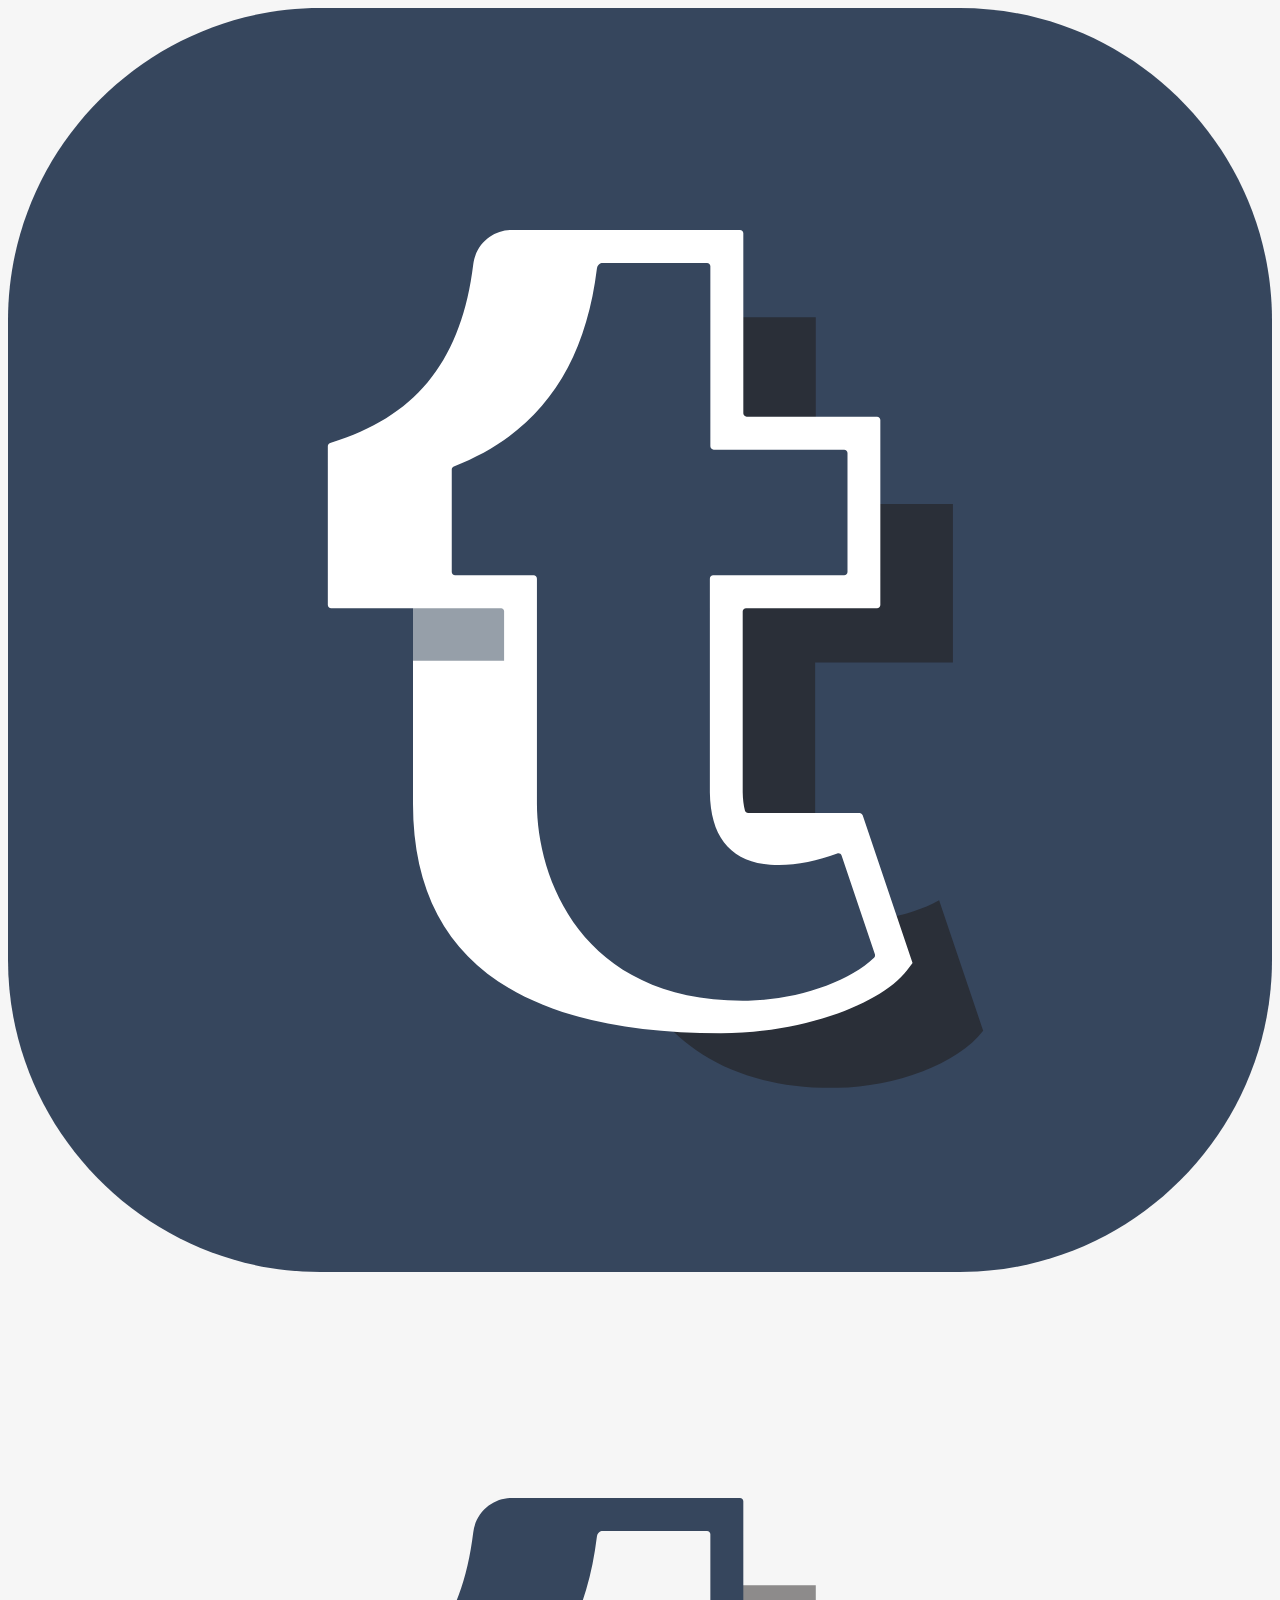
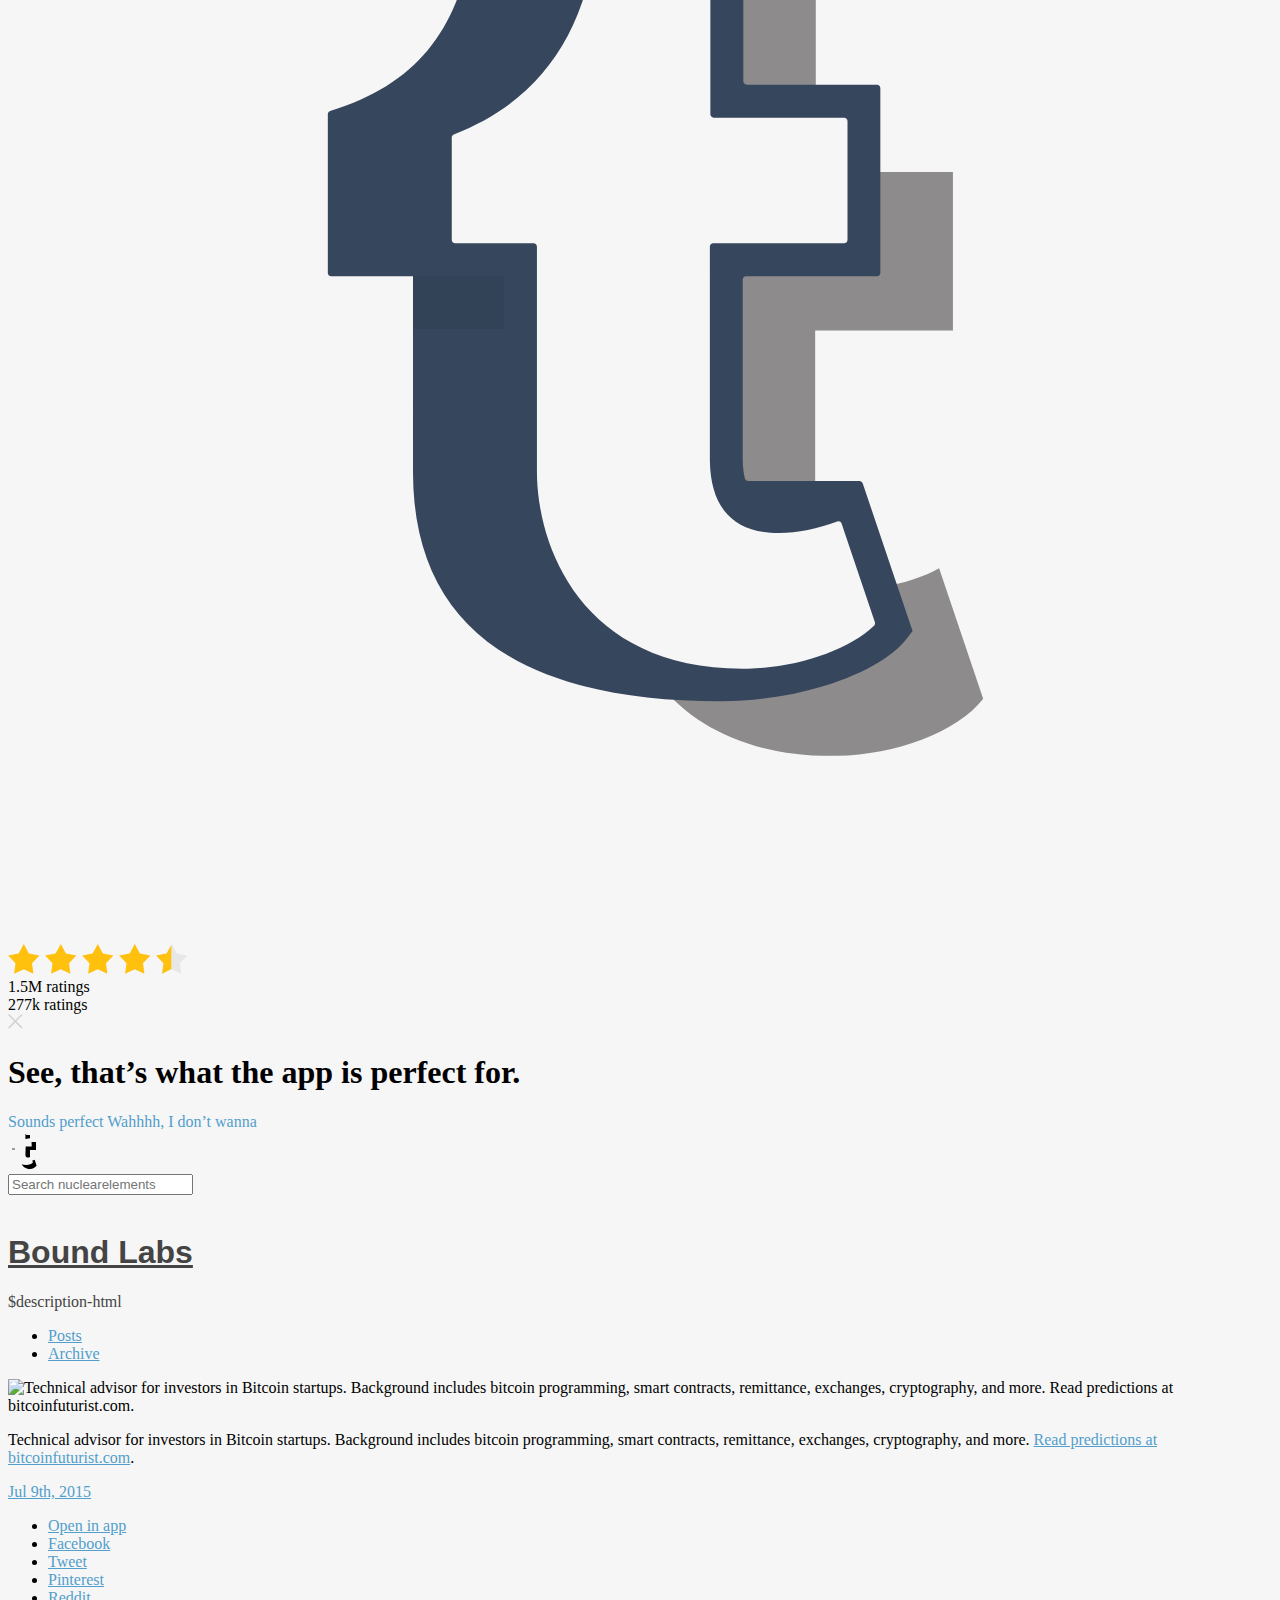
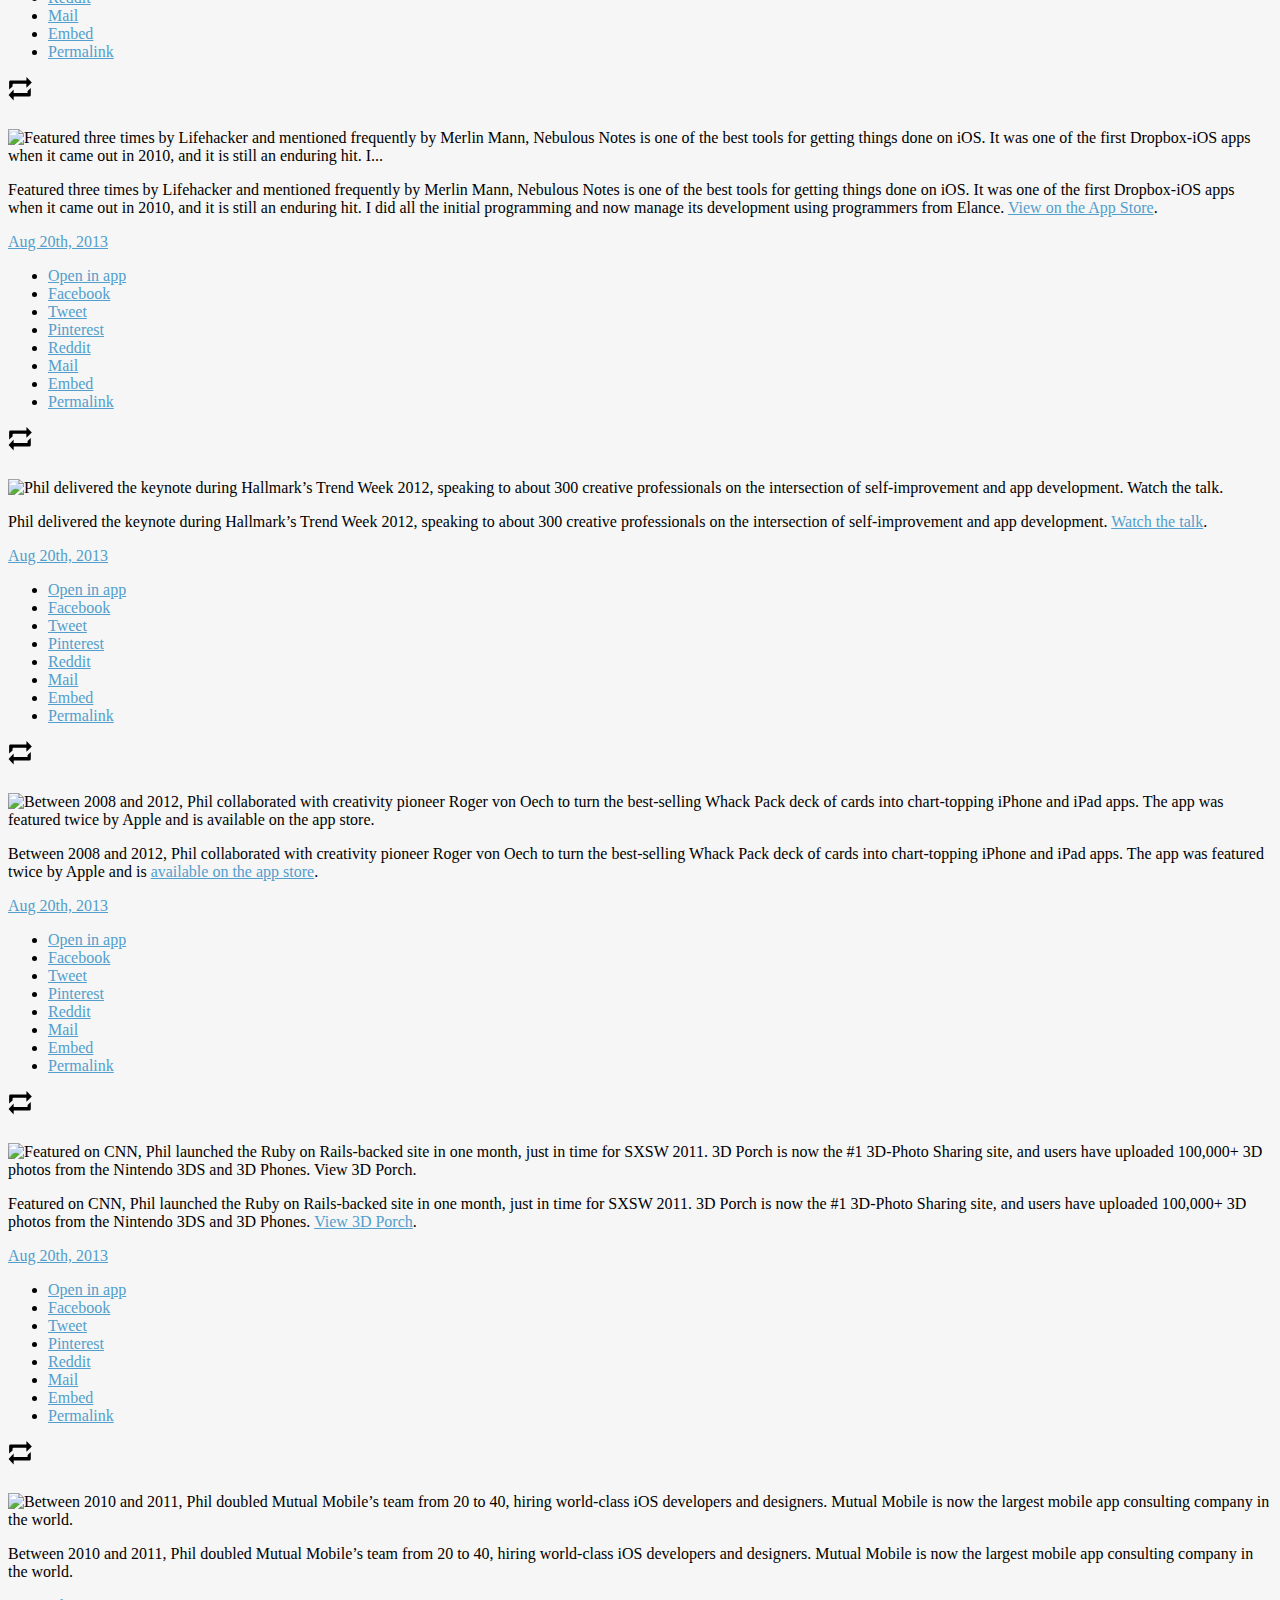
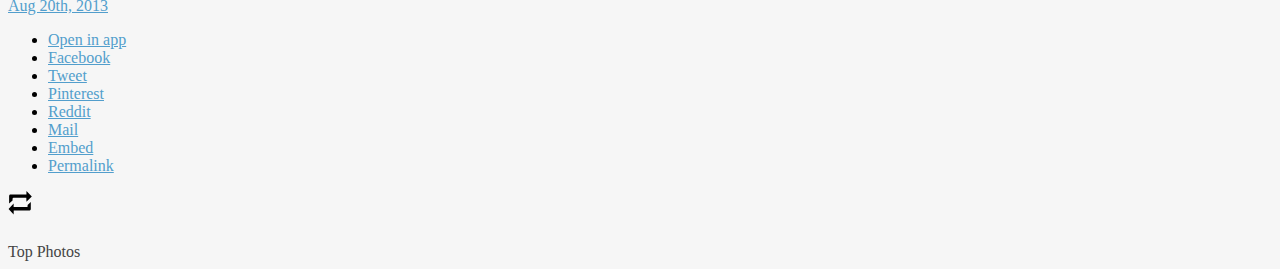
==== commit 104e6332: "Now has description and words substituted" ====
--- a/docs/source.html
+++ b/docs/source.html
@@ -6,9 +6,9 @@
     <head prefix="og: http://ogp.me/ns# fb: http://ogp.me/ns/fb# blog: http://ogp.me/ns/blog#">
         <meta name="apple-itunes-app" content="app-id=305343404,affiliate-data=at=11l3M5&ct=us.itunes.uni.tumblr.ipdt,app-argument=tumblr://x-callback-url/blog?blogName=nuclearelements&referrer=smart-app-banner">
         <meta charset="utf-8">
-        <title>Nuclear Elements</title>
+        <title>Bound Labs</title>
         
-        <meta name="description" content="Research and Development Lab Austin, TX &bull; San Diego, CA phil@nuclearelements.com">
+        <meta name="description" content="$description-nohtml">
         
 
         
@@ -125,7 +125,7 @@
             /* Custom CSS */
             
         </style>
-    <link rel="alternate" href="android-app://com.tumblr/tumblr/x-callback-url/blog?blogName=nuclearelements" /><link rel="alternate" href="ios-app://305343404/tumblr/x-callback-url/blog?blogName=nuclearelements" /><script src="https://assets.tumblr.com/assets/scripts/tumblelog_post_message_queue.js?_v=a8938c0e77cf8b1347c2e8acd1ee607c"></script><!-- BEGIN TUMBLR FACEBOOK OPENGRAPH TAGS --><!-- If you'd like to specify your own Open Graph tags, define the og:url and og:title tags in your theme's HTML. --><!-- Read more: http://ogp.me/ --><meta property="fb:app_id" content="48119224995" /><meta property="og:title" content="Nuclear Elements" /><meta property="og:url" content="https://nuclearelements.tumblr.com/?og=1" /><meta property="og:description" content="Research and Development Lab Austin, TX &bull; San Diego, CA phil@nuclearelements.com" /><meta property="og:type" content="tumblr-feed:tumblelog" /><meta property="og:image" content="https://68.media.tumblr.com/avatar_186ec81ac212_128.png" /><meta property="al:ios:url" content="tumblr://x-callback-url/blog?blogName=nuclearelements" /><meta property="al:ios:app_name" content="Tumblr" /><meta property="al:ios:app_store_id" content="305343404" /><meta property="al:android:url" content="tumblr://x-callback-url/blog?blogName=nuclearelements" /><meta property="al:android:app_name" content="Tumblr" /><meta property="al:android:package" content="com.tumblr" /><!-- END TUMBLR FACEBOOK OPENGRAPH TAGS --><!-- TWITTER TAGS --><meta charset="utf-8"><meta name="twitter:site" content="tumblr" /><meta name="twitter:card" content="app" /><meta name="twitter:description" content="nuclearelements" /><meta name="twitter:title" content="nuclearelements" /><meta name="twitter:app:name:iphone" content="Tumblr" /><meta name="twitter:app:name:ipad" content="Tumblr" /><meta name="twitter:app:name:googleplay" content="Tumblr" /><meta name="twitter:app:id:iphone" content="305343404" /><meta name="twitter:app:id:ipad" content="305343404" /><meta name="twitter:app:id:googleplay" content="com.tumblr" /><meta name="twitter:app:url:iphone" content="tumblr://x-callback-url/blog?blogName=nuclearelements&amp;referrer=twitter-cards" /><meta name="twitter:app:url:ipad" content="tumblr://x-callback-url/blog?blogName=nuclearelements&amp;referrer=twitter-cards" /><meta name="twitter:app:url:googleplay" content="tumblr://x-callback-url/blog?blogName=nuclearelements&amp;referrer=twitter-cards" /><!-- GOOGLE CAROUSEL --><script type="application/ld+json">
+    <link rel="alternate" href="android-app://com.tumblr/tumblr/x-callback-url/blog?blogName=nuclearelements" /><link rel="alternate" href="ios-app://305343404/tumblr/x-callback-url/blog?blogName=nuclearelements" /><script src="https://assets.tumblr.com/assets/scripts/tumblelog_post_message_queue.js?_v=a8938c0e77cf8b1347c2e8acd1ee607c"></script><!-- BEGIN TUMBLR FACEBOOK OPENGRAPH TAGS --><!-- If you'd like to specify your own Open Graph tags, define the og:url and og:title tags in your theme's HTML. --><!-- Read more: http://ogp.me/ --><meta property="fb:app_id" content="48119224995" /><meta property="og:title" content="Bound Labs" /><meta property="og:url" content="https://nuclearelements.tumblr.com/?og=1" /><meta property="og:description" content="$description" /><meta property="og:type" content="tumblr-feed:tumblelog" /><meta property="og:image" content="https://68.media.tumblr.com/avatar_186ec81ac212_128.png" /><meta property="al:ios:url" content="tumblr://x-callback-url/blog?blogName=nuclearelements" /><meta property="al:ios:app_name" content="Tumblr" /><meta property="al:ios:app_store_id" content="305343404" /><meta property="al:android:url" content="tumblr://x-callback-url/blog?blogName=nuclearelements" /><meta property="al:android:app_name" content="Tumblr" /><meta property="al:android:package" content="com.tumblr" /><!-- END TUMBLR FACEBOOK OPENGRAPH TAGS --><!-- TWITTER TAGS --><meta charset="utf-8"><meta name="twitter:site" content="tumblr" /><meta name="twitter:card" content="app" /><meta name="twitter:description" content="nuclearelements" /><meta name="twitter:title" content="nuclearelements" /><meta name="twitter:app:name:iphone" content="Tumblr" /><meta name="twitter:app:name:ipad" content="Tumblr" /><meta name="twitter:app:name:googleplay" content="Tumblr" /><meta name="twitter:app:id:iphone" content="305343404" /><meta name="twitter:app:id:ipad" content="305343404" /><meta name="twitter:app:id:googleplay" content="com.tumblr" /><meta name="twitter:app:url:iphone" content="tumblr://x-callback-url/blog?blogName=nuclearelements&amp;referrer=twitter-cards" /><meta name="twitter:app:url:ipad" content="tumblr://x-callback-url/blog?blogName=nuclearelements&amp;referrer=twitter-cards" /><meta name="twitter:app:url:googleplay" content="tumblr://x-callback-url/blog?blogName=nuclearelements&amp;referrer=twitter-cards" /><!-- GOOGLE CAROUSEL --><script type="application/ld+json">
     {"@type":"ItemList","url":"https:\/\/nuclearelements.tumblr.com","itemListElement":[{"@type":"ListItem","position":1,"url":"https:\/\/nuclearelements.tumblr.com\/post\/123659816642\/technical-advisor-for-investors-in-bitcoin"},{"@type":"ListItem","position":2,"url":"https:\/\/nuclearelements.tumblr.com\/post\/58929182375\/featured-three-times-by-lifehacker-and-mentioned"},{"@type":"ListItem","position":3,"url":"https:\/\/nuclearelements.tumblr.com\/post\/58938611948\/phil-delivered-the-keynote-during-hallmarks-trend"},{"@type":"ListItem","position":4,"url":"https:\/\/nuclearelements.tumblr.com\/post\/58934738788\/between-2008-and-2012-phil-collaborated-with"},{"@type":"ListItem","position":5,"url":"https:\/\/nuclearelements.tumblr.com\/post\/58935814201\/featured-on-cnn-phil-launched-the-ruby-on"},{"@type":"ListItem","position":6,"url":"https:\/\/nuclearelements.tumblr.com\/post\/58933639587\/between-2010-and-2011-phil-doubled-mutual"}],"@context":"http:\/\/schema.org"}</script><link rel="canonical" href="https://nuclearelements.tumblr.com" /></head>
     <body data-urlencoded-name="nuclearelements" class="regular index-page display-related-posts">
 
@@ -229,11 +229,11 @@
 
                         <div class="title-group animate">
                             
-                            <h1 class="blog-title"><a href="/">Nuclear Elements</a></h1>
+                            <h1 class="blog-title"><a href="/">Bound Labs</a></h1>
                             
                             
                             <span class="description">
-                                Research and Development Lab<br/>Austin, TX &bull; San Diego, CA<br/><a href="mailto:phil@nuclearelements.com">phil@nuclearelements.com</a>
+                                $description-html
                             </span>
                             
                         </div>
@@ -1138,5 +1138,5 @@
             };
             l(w,'load',a);
         }(window, document));
-</script><script type="text/javascript">!function(s){s.src='https://px.srvcs.tumblr.com/impixu?T=1507147973&J=[base64]&U=BFODOIJPDI&K=69b42824a080dd061a9cd6d245e37d7d0435da2ed11d947a60cf71ee131d0b01&R=https%3A%2F%2Fnuclearelements.tumblr.com%2F'.replace(/&R=[^&$]*/,'').concat('&R='+escape(document.referrer)).slice(0,2000).replace(/%.?.?$/,'');}(new Image());</script><noscript><img style="position:absolute;z-index:-3334;top:0px;left:0px;visibility:hidden;" src="https://px.srvcs.tumblr.com/impixu?T=1507147973&J=[base64]&U=BFODOIJPDI&K=332089092bfdd85f39beaa3e6c80d64a23bd45d08c9ec8033f3940568cbbec9d&R=https%3A%2F%2Fnuclearelements.tumblr.com%2F"></noscript><noscript id="bootloader" data-bootstrap="{&quot;Components&quot;:{&quot;PostActivity&quot;:[],&quot;NotificationPoller&quot;:{&quot;messaging_keys&quot;:[],&quot;token&quot;:&quot;c86f8a500596474a7ef5034081f694bd&quot;,&quot;inbox_unread&quot;:0},&quot;TumblelogIframe&quot;:{&quot;unified&quot;:true,&quot;variant&quot;:null,&quot;isCompact&quot;:false,&quot;tumblelogBundleSrc&quot;:&quot;https:\/\/assets.tumblr.com\/client\/prod\/standalone\/tumblelog\/index.build.js?_v=c4a35be5cfd51fab9423e99d35f04741&quot;,&quot;tumblelogName&quot;:&quot;nuclearelements&quot;,&quot;isLoggedIn&quot;:false,&quot;isFriend&quot;:false,&quot;formKey&quot;:&quot;&quot;,&quot;canSubscribe&quot;:false,&quot;isSubscribed&quot;:false,&quot;tumblelogTitle&quot;:&quot;Nuclear Elements&quot;,&quot;tumblelogAvatar&quot;:&quot;https:\/\/68.media.tumblr.com\/avatar_186ec81ac212_40.png&quot;,&quot;tumblelogHost&quot;:&quot;https:\/\/nuclearelements.tumblr.com&quot;,&quot;isOptica&quot;:true,&quot;isCustomTheme&quot;:false,&quot;themeHeaderImage&quot;:&quot;https:\/\/static.tumblr.com\/77a29de51bd849d135923bc4f0b04c0c\/fknav0n\/Ko7mpsail\/tumblr_static_scribbs.gif&quot;,&quot;themeBackgroundColor&quot;:&quot;#f6f6f6&quot;,&quot;themeTitleColor&quot;:&quot;#444444&quot;,&quot;themeAccentColor&quot;:&quot;#529ecc&quot;,&quot;brag&quot;:true,&quot;adsEnabled&quot;:true,&quot;canShowAd&quot;:true,&quot;isPremium&quot;:false,&quot;showLrecAds&quot;:false,&quot;showStickyLrecBackfill&quot;:false,&quot;showGeminiAds&quot;:false,&quot;geminiSectionCodeDesktop&quot;:&quot;a10bca9c-0c5d-4a02-ab13-14ab8513d81d&quot;,&quot;geminiSectionCodeMobile&quot;:&quot;ced63809-b609-4aca-96a0-abc099acba6b&quot;,&quot;currentPageType&quot;:&quot;blog&quot;,&quot;currentPage&quot;:&quot;1&quot;,&quot;searchQuery&quot;:&quot;&quot;,&quot;tag&quot;:&quot;&quot;,&quot;query&quot;:&quot;&quot;,&quot;chrono&quot;:false,&quot;postId&quot;:&quot;&quot;,&quot;src&quot;:&quot;https:\/\/nuclearelements.tumblr.com\/&quot;,&quot;postUrl&quot;:&quot;&quot;,&quot;isBlocked&quot;:null,&quot;isAdmin&quot;:false,&quot;lookupButtonUrl&quot;:&quot;&quot;,&quot;showSpamButton&quot;:false,&quot;showRootPostButton&quot;:false,&quot;rootPostUrl&quot;:&quot;&quot;,&quot;showRadarPostButton&quot;:false,&quot;radarKeys&quot;:&quot;&quot;,&quot;isUniblocked&quot;:false,&quot;isNsfw&quot;:false,&quot;isAdult&quot;:false,&quot;isSpam&quot;:false,&quot;isPrimaryBlog&quot;:false,&quot;canEdit&quot;:false,&quot;canReblogSelf&quot;:false,&quot;showLikeButton&quot;:false,&quot;showReblogButton&quot;:false,&quot;reblogUrl&quot;:&quot;&quot;,&quot;showFanMailButton&quot;:false,&quot;showMessagingButton&quot;:false,&quot;loginCheckIframeSrc&quot;:&quot;https:\/\/assets.tumblr.com\/assets\/html\/iframe\/login_check.html?_v=d92d24a70075d882e6cfd5c8303fbf32&quot;,&quot;appInstallUrls&quot;:{&quot;android&quot;:&quot;https:\/\/play.google.com\/store\/apps\/details?id=com.tumblr\u0026referrer=utm_source%3Dtumblr%26utm_medium%3Diframe%26utm_campaign%3Dblog_network_floating_cta&quot;,&quot;ios&quot;:&quot;https:\/\/itunes.apple.com\/app\/apple-store\/id305343404?pt=9029\u0026ct=blog_network_floating_cta\u0026mt=8&quot;},&quot;appOpenReferrer&quot;:&quot;tumblr_new_iframe&quot;,&quot;isShowSearch&quot;:true,&quot;supplyLogging&quot;:[],&quot;secondsSinceLastActivity&quot;:1345}},&quot;Flags&quot;:{&quot;doods&quot;:&quot;[base64]&quot;},&quot;Context&quot;:{&quot;name&quot;:&quot;default&quot;,&quot;time&quot;:1507147973000,&quot;userinfo&quot;:{&quot;primary&quot;:&quot;&quot;,&quot;name&quot;:&quot;&quot;,&quot;channels&quot;:[]},&quot;hosts&quot;:{&quot;assets_host&quot;:&quot;https:\/\/assets.tumblr.com&quot;,&quot;secure_assets_host&quot;:&quot;https:\/\/assets.tumblr.com&quot;,&quot;www_host&quot;:&quot;https:\/\/www.tumblr.com&quot;,&quot;secure_www_host&quot;:&quot;https:\/\/www.tumblr.com&quot;,&quot;embed_host&quot;:&quot;https:\/\/embed.tumblr.com&quot;,&quot;safe_host&quot;:&quot;https:\/\/safe.txmblr.com&quot;,&quot;platform_host&quot;:&quot;https:\/\/platform.tumblr.com&quot;},&quot;language&quot;:&quot;en_US&quot;,&quot;language_simple&quot;:&quot;en&quot;,&quot;assets&quot;:&quot;https:\/\/assets.tumblr.com\/client\/prod\/&quot;},&quot;Translations&quot;:{&quot;%1$sReport %2$s&#039;s post?%3$sIf it violates our community guidelines, we&#039;ll remove it.%4$s&quot;:&quot;%1$sReport %2$s&#039;s reblog?%3$sIf it violates our community guidelines, we&#039;ll remove it.%4$s&quot;,&quot;%1$sReport %2$s&#039;s reply?%3$sIf it violates our community guidelines, we&#039;ll remove it.%4$s&quot;:&quot;%1$sReport %2$s&#039;s reblog?%3$sIf it violates our community guidelines, we&#039;ll remove it.%4$s&quot;}}"></noscript><script src="https://assets.tumblr.com/client/prod/standalone/tumblelog/index.build.js?_v=c4a35be5cfd51fab9423e99d35f04741"></script></body>
+</script><script type="text/javascript">!function(s){s.src='https://px.srvcs.tumblr.com/impixu?T=1507147973&J=[base64]&U=BFODOIJPDI&K=69b42824a080dd061a9cd6d245e37d7d0435da2ed11d947a60cf71ee131d0b01&R=https%3A%2F%2Fnuclearelements.tumblr.com%2F'.replace(/&R=[^&$]*/,'').concat('&R='+escape(document.referrer)).slice(0,2000).replace(/%.?.?$/,'');}(new Image());</script><noscript><img style="position:absolute;z-index:-3334;top:0px;left:0px;visibility:hidden;" src="https://px.srvcs.tumblr.com/impixu?T=1507147973&J=[base64]&U=BFODOIJPDI&K=332089092bfdd85f39beaa3e6c80d64a23bd45d08c9ec8033f3940568cbbec9d&R=https%3A%2F%2Fnuclearelements.tumblr.com%2F"></noscript><noscript id="bootloader" data-bootstrap="{&quot;Components&quot;:{&quot;PostActivity&quot;:[],&quot;NotificationPoller&quot;:{&quot;messaging_keys&quot;:[],&quot;token&quot;:&quot;c86f8a500596474a7ef5034081f694bd&quot;,&quot;inbox_unread&quot;:0},&quot;TumblelogIframe&quot;:{&quot;unified&quot;:true,&quot;variant&quot;:null,&quot;isCompact&quot;:false,&quot;tumblelogBundleSrc&quot;:&quot;https:\/\/assets.tumblr.com\/client\/prod\/standalone\/tumblelog\/index.build.js?_v=c4a35be5cfd51fab9423e99d35f04741&quot;,&quot;tumblelogName&quot;:&quot;nuclearelements&quot;,&quot;isLoggedIn&quot;:false,&quot;isFriend&quot;:false,&quot;formKey&quot;:&quot;&quot;,&quot;canSubscribe&quot;:false,&quot;isSubscribed&quot;:false,&quot;tumblelogTitle&quot;:&quot;Bound Labs&quot;,&quot;tumblelogAvatar&quot;:&quot;https:\/\/68.media.tumblr.com\/avatar_186ec81ac212_40.png&quot;,&quot;tumblelogHost&quot;:&quot;https:\/\/nuclearelements.tumblr.com&quot;,&quot;isOptica&quot;:true,&quot;isCustomTheme&quot;:false,&quot;themeHeaderImage&quot;:&quot;https:\/\/static.tumblr.com\/77a29de51bd849d135923bc4f0b04c0c\/fknav0n\/Ko7mpsail\/tumblr_static_scribbs.gif&quot;,&quot;themeBackgroundColor&quot;:&quot;#f6f6f6&quot;,&quot;themeTitleColor&quot;:&quot;#444444&quot;,&quot;themeAccentColor&quot;:&quot;#529ecc&quot;,&quot;brag&quot;:true,&quot;adsEnabled&quot;:true,&quot;canShowAd&quot;:true,&quot;isPremium&quot;:false,&quot;showLrecAds&quot;:false,&quot;showStickyLrecBackfill&quot;:false,&quot;showGeminiAds&quot;:false,&quot;geminiSectionCodeDesktop&quot;:&quot;a10bca9c-0c5d-4a02-ab13-14ab8513d81d&quot;,&quot;geminiSectionCodeMobile&quot;:&quot;ced63809-b609-4aca-96a0-abc099acba6b&quot;,&quot;currentPageType&quot;:&quot;blog&quot;,&quot;currentPage&quot;:&quot;1&quot;,&quot;searchQuery&quot;:&quot;&quot;,&quot;tag&quot;:&quot;&quot;,&quot;query&quot;:&quot;&quot;,&quot;chrono&quot;:false,&quot;postId&quot;:&quot;&quot;,&quot;src&quot;:&quot;https:\/\/nuclearelements.tumblr.com\/&quot;,&quot;postUrl&quot;:&quot;&quot;,&quot;isBlocked&quot;:null,&quot;isAdmin&quot;:false,&quot;lookupButtonUrl&quot;:&quot;&quot;,&quot;showSpamButton&quot;:false,&quot;showRootPostButton&quot;:false,&quot;rootPostUrl&quot;:&quot;&quot;,&quot;showRadarPostButton&quot;:false,&quot;radarKeys&quot;:&quot;&quot;,&quot;isUniblocked&quot;:false,&quot;isNsfw&quot;:false,&quot;isAdult&quot;:false,&quot;isSpam&quot;:false,&quot;isPrimaryBlog&quot;:false,&quot;canEdit&quot;:false,&quot;canReblogSelf&quot;:false,&quot;showLikeButton&quot;:false,&quot;showReblogButton&quot;:false,&quot;reblogUrl&quot;:&quot;&quot;,&quot;showFanMailButton&quot;:false,&quot;showMessagingButton&quot;:false,&quot;loginCheckIframeSrc&quot;:&quot;https:\/\/assets.tumblr.com\/assets\/html\/iframe\/login_check.html?_v=d92d24a70075d882e6cfd5c8303fbf32&quot;,&quot;appInstallUrls&quot;:{&quot;android&quot;:&quot;https:\/\/play.google.com\/store\/apps\/details?id=com.tumblr\u0026referrer=utm_source%3Dtumblr%26utm_medium%3Diframe%26utm_campaign%3Dblog_network_floating_cta&quot;,&quot;ios&quot;:&quot;https:\/\/itunes.apple.com\/app\/apple-store\/id305343404?pt=9029\u0026ct=blog_network_floating_cta\u0026mt=8&quot;},&quot;appOpenReferrer&quot;:&quot;tumblr_new_iframe&quot;,&quot;isShowSearch&quot;:true,&quot;supplyLogging&quot;:[],&quot;secondsSinceLastActivity&quot;:1345}},&quot;Flags&quot;:{&quot;doods&quot;:&quot;[base64]&quot;},&quot;Context&quot;:{&quot;name&quot;:&quot;default&quot;,&quot;time&quot;:1507147973000,&quot;userinfo&quot;:{&quot;primary&quot;:&quot;&quot;,&quot;name&quot;:&quot;&quot;,&quot;channels&quot;:[]},&quot;hosts&quot;:{&quot;assets_host&quot;:&quot;https:\/\/assets.tumblr.com&quot;,&quot;secure_assets_host&quot;:&quot;https:\/\/assets.tumblr.com&quot;,&quot;www_host&quot;:&quot;https:\/\/www.tumblr.com&quot;,&quot;secure_www_host&quot;:&quot;https:\/\/www.tumblr.com&quot;,&quot;embed_host&quot;:&quot;https:\/\/embed.tumblr.com&quot;,&quot;safe_host&quot;:&quot;https:\/\/safe.txmblr.com&quot;,&quot;platform_host&quot;:&quot;https:\/\/platform.tumblr.com&quot;},&quot;language&quot;:&quot;en_US&quot;,&quot;language_simple&quot;:&quot;en&quot;,&quot;assets&quot;:&quot;https:\/\/assets.tumblr.com\/client\/prod\/&quot;},&quot;Translations&quot;:{&quot;%1$sReport %2$s&#039;s post?%3$sIf it violates our community guidelines, we&#039;ll remove it.%4$s&quot;:&quot;%1$sReport %2$s&#039;s reblog?%3$sIf it violates our community guidelines, we&#039;ll remove it.%4$s&quot;,&quot;%1$sReport %2$s&#039;s reply?%3$sIf it violates our community guidelines, we&#039;ll remove it.%4$s&quot;:&quot;%1$sReport %2$s&#039;s reblog?%3$sIf it violates our community guidelines, we&#039;ll remove it.%4$s&quot;}}"></noscript><script src="https://assets.tumblr.com/client/prod/standalone/tumblelog/index.build.js?_v=c4a35be5cfd51fab9423e99d35f04741"></script></body>
 </html>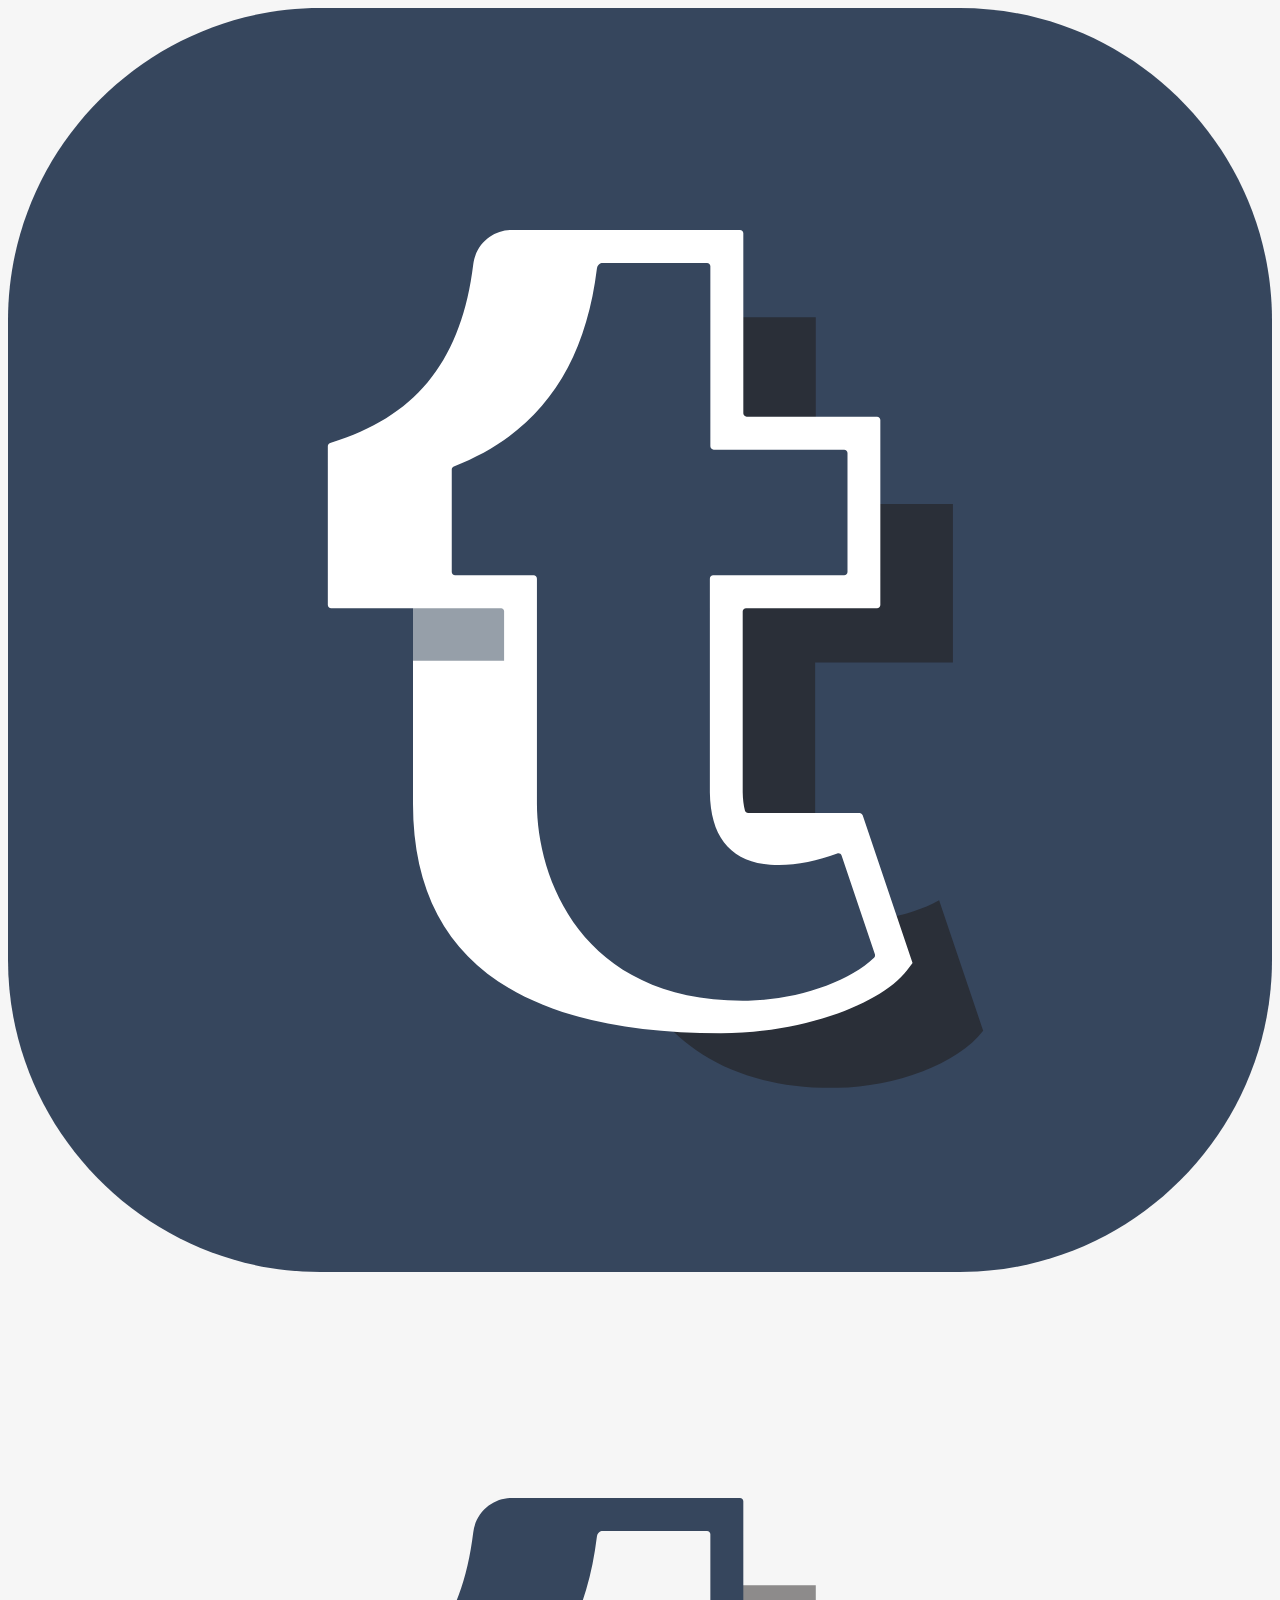
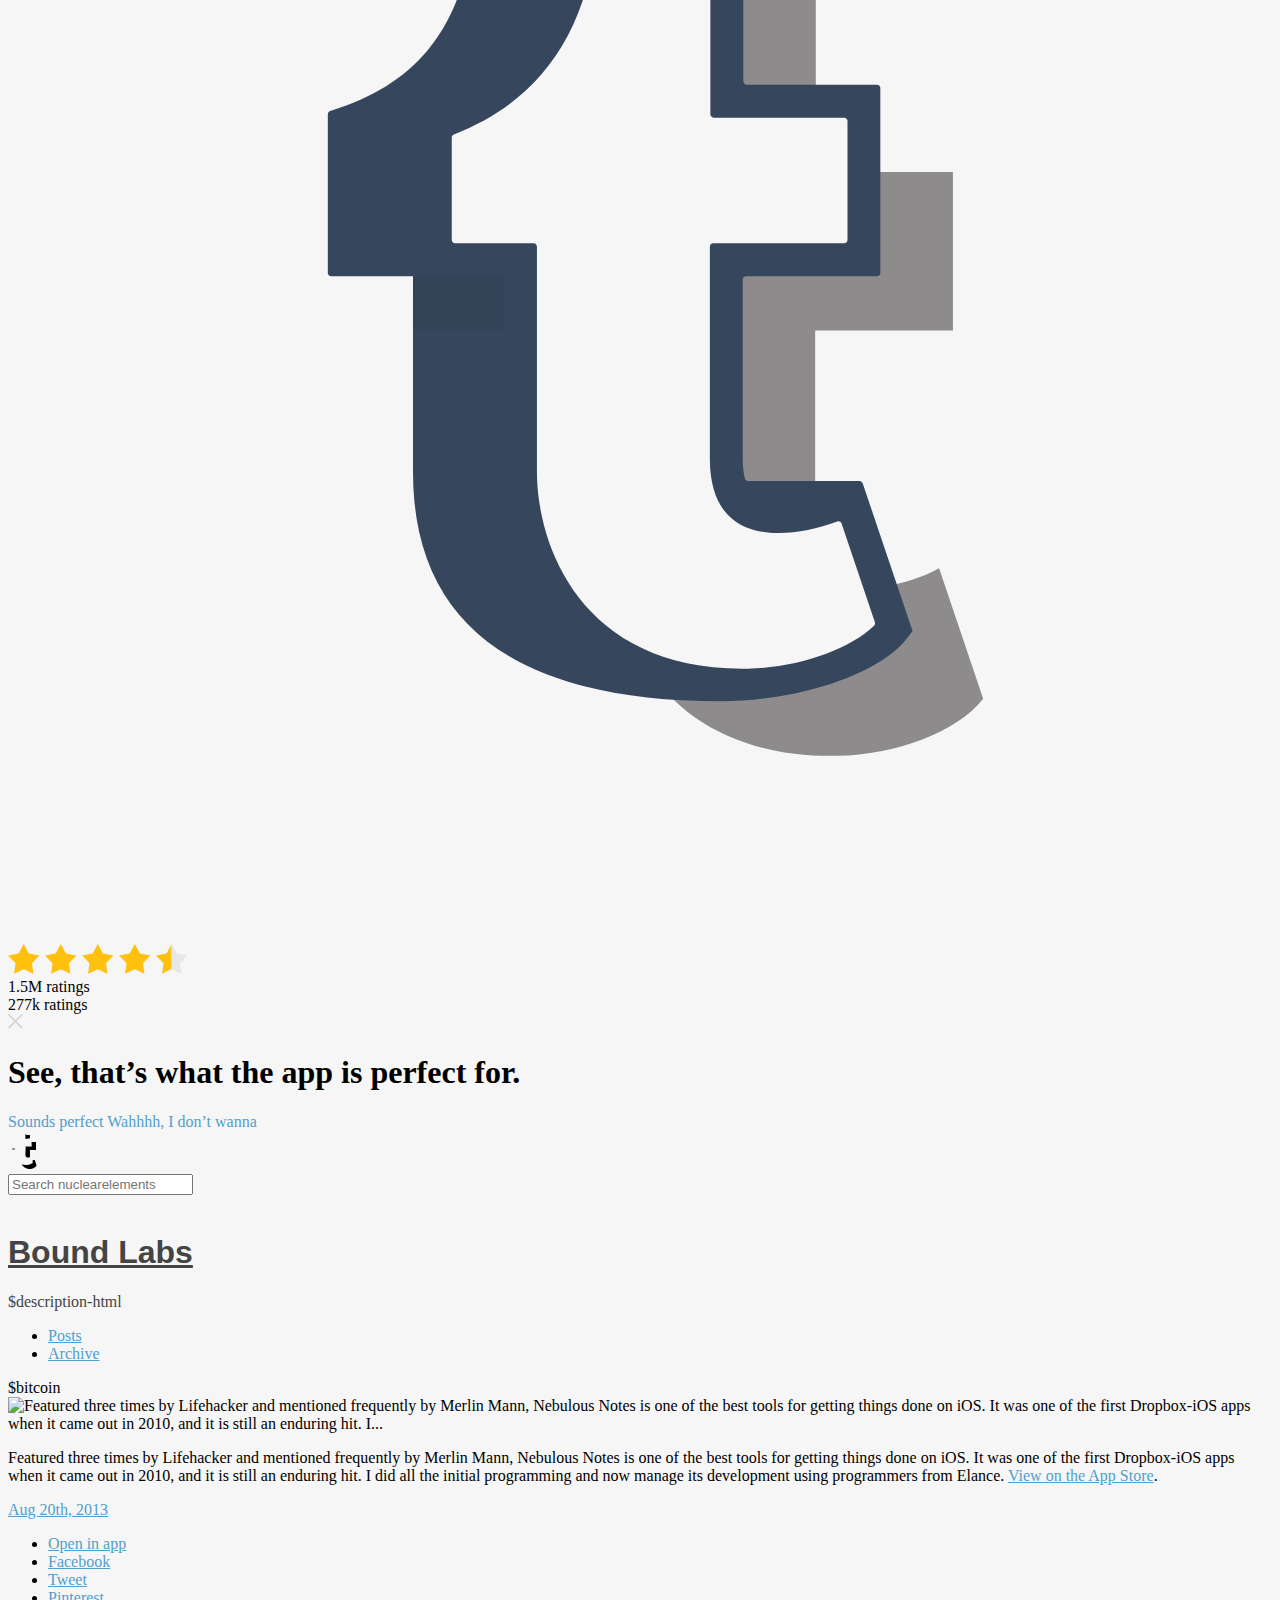
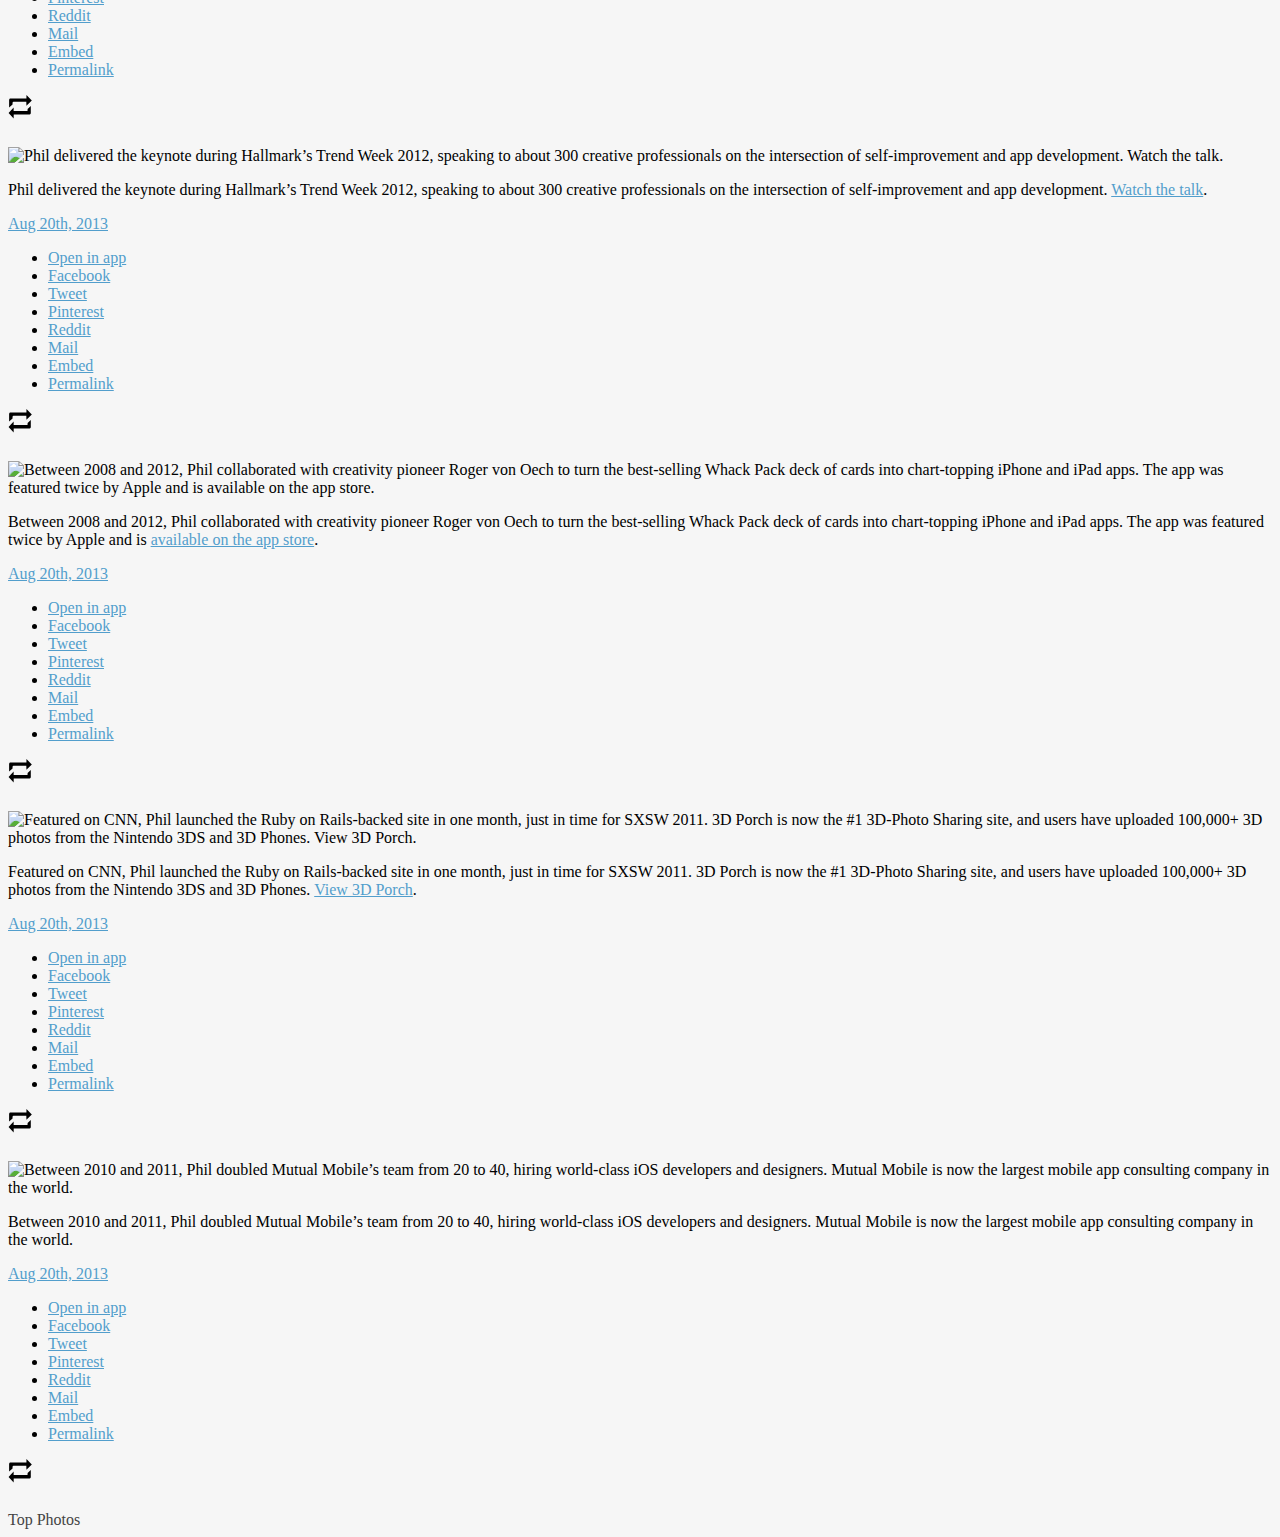
==== commit 36611656: "now it capture an article from a store" ====
--- a/docs/source.html
+++ b/docs/source.html
@@ -273,107 +273,7 @@
                 <div class="container">
                     <div class="main">
                         
-                                <article class="photo not-page post-123659816642 " data-post-id="123659816642" >
-                                    <div class="post-wrapper clearfix">
-
-                                        <header class="post-header">
-                                            
-                                            
-                                        </header>
-
-                                        <section class="post">
-                                            
-
-                                            
-                                            <figure class="post-content  with-caption" data-photo-width="400">
-                                                <div class="photo-wrapper">
-                                                    <div class="photo-wrapper-inner">
-                                                        <img src="https://68.media.tumblr.com/2d72b9d1a47dbca9b46060dbf57455e5/tumblr_nr8j3fPuDm1sgohbeo1_400.jpg" alt="Technical advisor for investors in Bitcoin startups. Background includes bitcoin programming, smart contracts, remittance, exchanges, cryptography, and more. Read predictions at bitcoinfuturist.com." width="400" height="200">
-                                                    </div>
-                                                </div>
-                                                
-                                                    <figcaption class="caption">
-                                                        <p>Technical advisor for investors in Bitcoin startups. Background includes bitcoin programming, smart contracts, remittance, exchanges, cryptography, and more. <a href="http://t.umblr.com/redirect?z=http%3A%2F%2Fbitcoinfuturist.com%2F&amp;t=MDQ3N2NmMTZhZGZhYWNiYTNlZGRkMTM4YzJjMWZmOGFhYjZjYmI4ZCxzd0lhZDhDcA%3D%3D&amp;b=t%3As0vfAllSoe82yWZxh_HBvg&amp;p=https%3A%2F%2Fnuclearelements.tumblr.com%2Fpost%2F123659816642%2Ftechnical-advisor-for-investors-in-bitcoin&amp;m=1">Read predictions at bitcoinfuturist.com</a>.</p>
-                                                    </figcaption>
-                                                
-                                                
-                                            </figure>
-                                            
-
-                                            
-
-                                            
-
-
-                                            
-
-
-                                            
-
-
-                                            
-
-
-                                            
-
-                                            
-
-                                            <section class="inline-meta post-extra">
-                                                
-                                                
-                                            </section>
-
-                                        </section>
-
-                                        
-                                        <section class="panel">
-                                            <footer class="post-footer">
-
-                                                <section class="panel">
-                                                    <section class="inline-meta date-notes">
-                                                        <div class="date-note-wrapper">
-                                                            
-                                                            <a href="https://nuclearelements.tumblr.com/post/123659816642/technical-advisor-for-investors-in-bitcoin" title="2 years ago" class="meta-item post-date">Jul 9th, 2015</a>
-                                                        </div>
-                                                    </section>
-
-                                                    <section class="post-controls">
-                                                        <div class="controls-wrapper">
-                                                            <div class="control share-control">
-                                                                <nav class="pop">
-                                                                    <a href="#" class="share selector"></a>
-                                                                    <div class="pop-menu share-menu south" id="share_123659816642">
-                                                                        <ul>
-                                                                            <li class="open-in-app"><a href="#" class="share-item open-in-app" data-post="123659816642">Open in app</a></li>
-                                                                            <li><a href="http://facebook.com/sharer.php?u=https%3A%2F%2Fnuclearelements.tumblr.com%2Fpost%2F123659816642%2Ftechnical-advisor-for-investors-in-bitcoin&amp;t=Nuclear%20Elements" class="share-item facebook" target="_blank">Facebook</a></li>
-                                                                            <li><a href="https://twitter.com/intent/tweet?text=%F0%9F%93%B7%20Technical%20advisor%20for%20investors%20in%20Bitcoin%20startups.%20Background%20includes%20bitcoin%20programming%2C%20smart...%20https%3A%2F%2Ftmblr.co%2FZXOSgq1pAimx2" class="share-item twitter" target="_blank">Tweet</a></li>
-                                                                            
-                                                                                <li><a href="//www.pinterest.com/pin/create/button/?url=https%3A%2F%2Fnuclearelements.tumblr.com%2Fpost%2F123659816642%2Ftechnical-advisor-for-investors-in-bitcoin&amp;media=https://68.media.tumblr.com/2d72b9d1a47dbca9b46060dbf57455e5/tumblr_nr8j3fPuDm1sgohbeo1_400.jpg" class="share-item pinterest" target="_blank">Pinterest</a></li>
-                                                                            
-                                                                            
-                                                                            <li><a href="https://reddit.com/submit?url=https%3A%2F%2Fnuclearelements.tumblr.com%2Fpost%2F123659816642%2Ftechnical-advisor-for-investors-in-bitcoin" class="share-item reddit" target="_blank">Reddit</a></li>
-                                                                            <li><a href="mailto:?subject=A%20photo%20from%20Nuclear%20Elements&amp;body=%F0%9F%93%B7%20Technical%20advisor%20for%20investors%20in%20Bitcoin%20startups.%20Background%20includes%20bitcoin%20programming%2C%20smart%20contracts%2C%20remittance%2C%20exchanges%2C%20cryptography%2C%20and...%20https%3A%2F%2Fnuclearelements.tumblr.com%2Fpost%2F123659816642%2Ftechnical-advisor-for-investors-in-bitcoin" class="share-item mail">Mail</a></li>
-                                                                            <li><a href="https://nuclearelements.tumblr.com/post/123659816642/technical-advisor-for-investors-in-bitcoin/embed" class="share-item permalink">Embed</a></li>
-                                                                            <li><a href="https://nuclearelements.tumblr.com/post/123659816642/technical-advisor-for-investors-in-bitcoin" class="share-item permalink">Permalink <i class="arrow"></i></a></li>
-                                                                        </ul>
-                                                                    </div>
-                                                                </nav>
-                                                            </div>
-                                                            <div class="control reblog-control"><a href="https://www.tumblr.com/reblog/123659816642/swIad8Cp" class="reblog_button"style="display: block;width:24px;height:24px;"><svg width="100%" height="100%" viewBox="0 0 21 21" xmlns="http://www.w3.org/2000/svg" xmlns:xlink="http://www.w3.org/1999/xlink" fill="#000"><path d="M5.01092527,5.99908429 L16.0088498,5.99908429 L16.136,9.508 L20.836,4.752 L16.136,0.083 L16.1360004,3.01110845 L2.09985349,3.01110845 C1.50585349,3.01110845 0.979248041,3.44726568 0.979248041,4.45007306 L0.979248041,10.9999998 L3.98376463,8.30993634 L3.98376463,6.89801007 C3.98376463,6.20867902 4.71892527,5.99908429 5.01092527,5.99908429 Z"></path><path d="M17.1420002,13.2800293 C17.1420002,13.5720293 17.022957,14.0490723 16.730957,14.0490723 L4.92919922,14.0490723 L4.92919922,11 L0.5,15.806 L4.92919922,20.5103758 L5.00469971,16.9990234 L18.9700928,16.9990234 C19.5640928,16.9990234 19.9453125,16.4010001 19.9453125,15.8060001 L19.9453125,9.5324707 L17.142,12.203"></path></svg></a></div>
-                                                            <div class="control like-control"><div class="like_button" data-post-id="123659816642" data-blog-name="nuclearelements" id="like_button_123659816642"><iframe id="like_iframe_123659816642" src="https://assets.tumblr.com/assets/html/like_iframe.html?_v=5716f9145cbbcc5e21aa13229de5d4ed#name=nuclearelements&amp;post_id=123659816642&amp;color=black&amp;rk=swIad8Cp" scrolling="no" width="24" height="24" frameborder="0" class="like_toggle" allowTransparency="true" name="like_iframe_123659816642"></iframe></div></div>
-                                                        </div>
-                                                    </section>
-
-                                                </section>
-                                                <section class="inline-meta date-notes">
-                                                        
-                                                </section>
-                                            </footer>
-                                        </section>
-                                        
-                                        
-                                    </div>
-                                </article>
+                                $bitcoin
                         
                                 <article class="photo not-page post-58929182375 " data-post-id="58929182375" >
                                     <div class="post-wrapper clearfix">
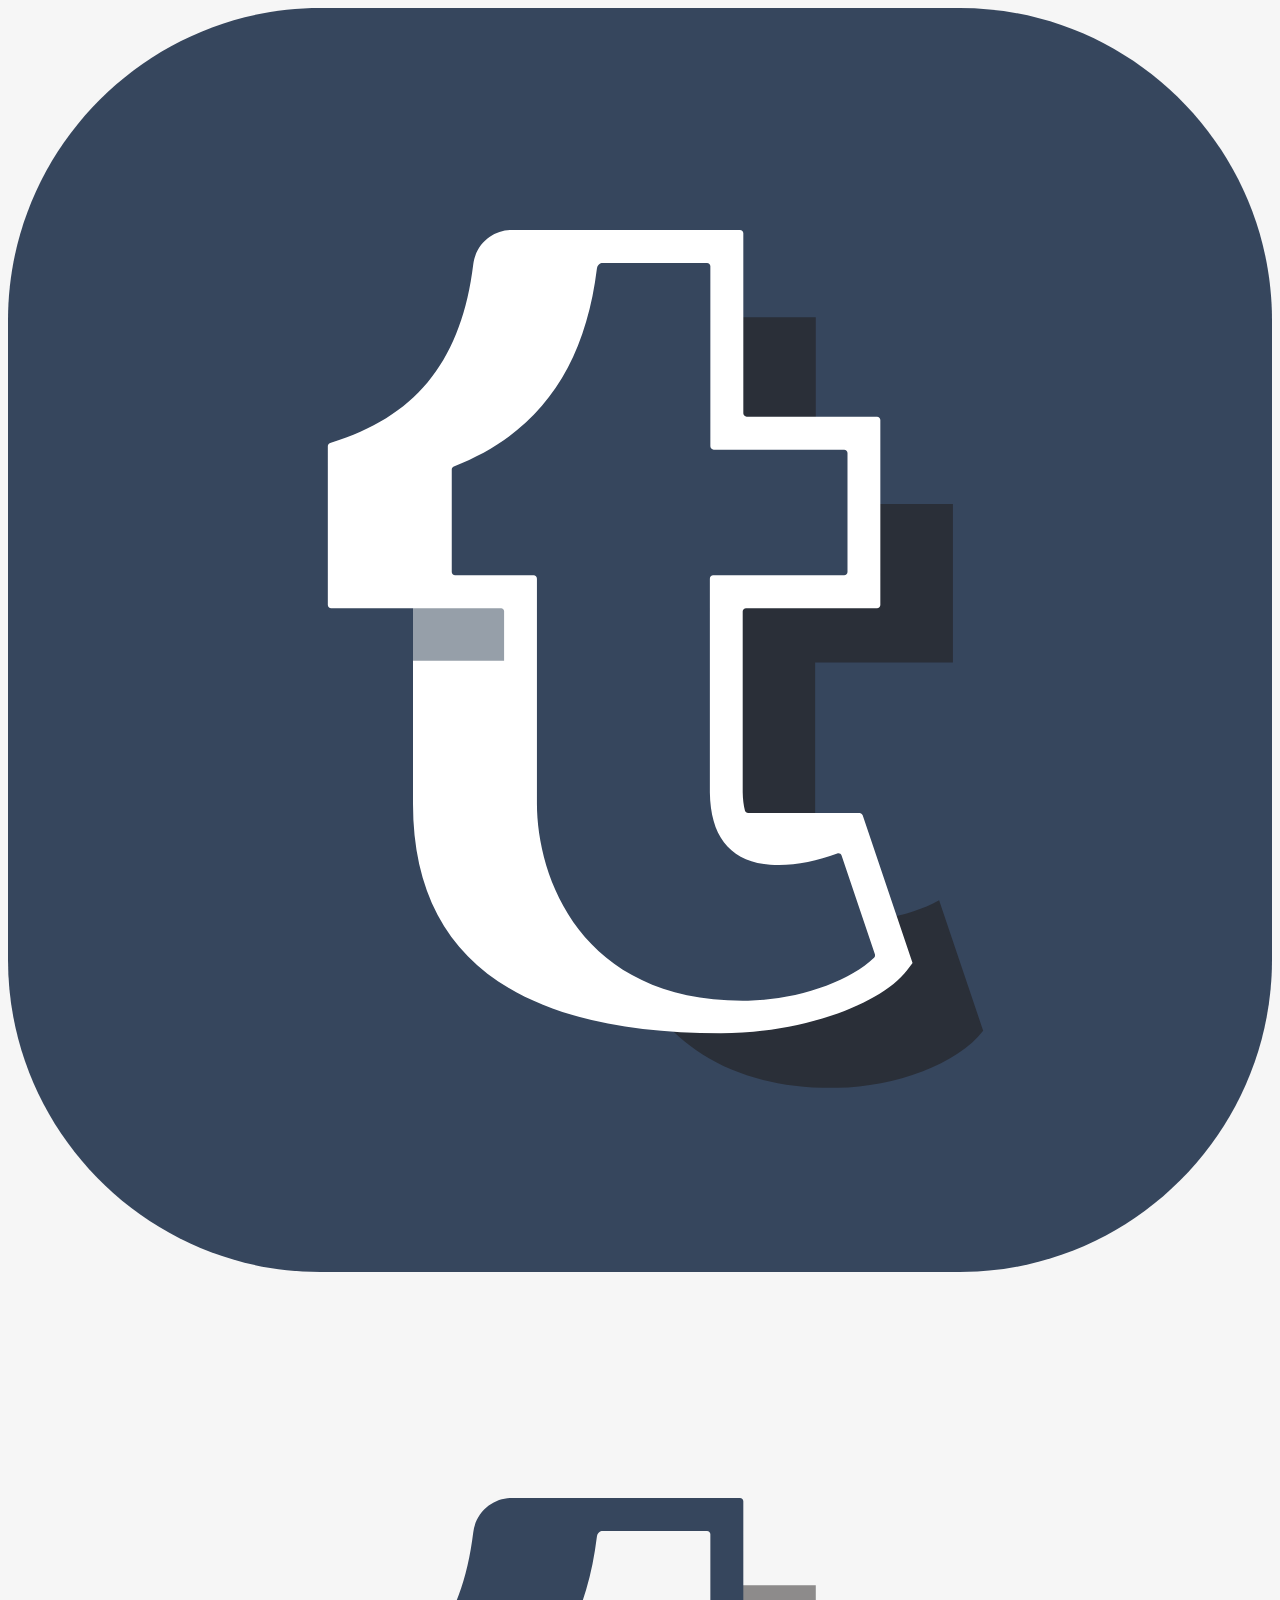
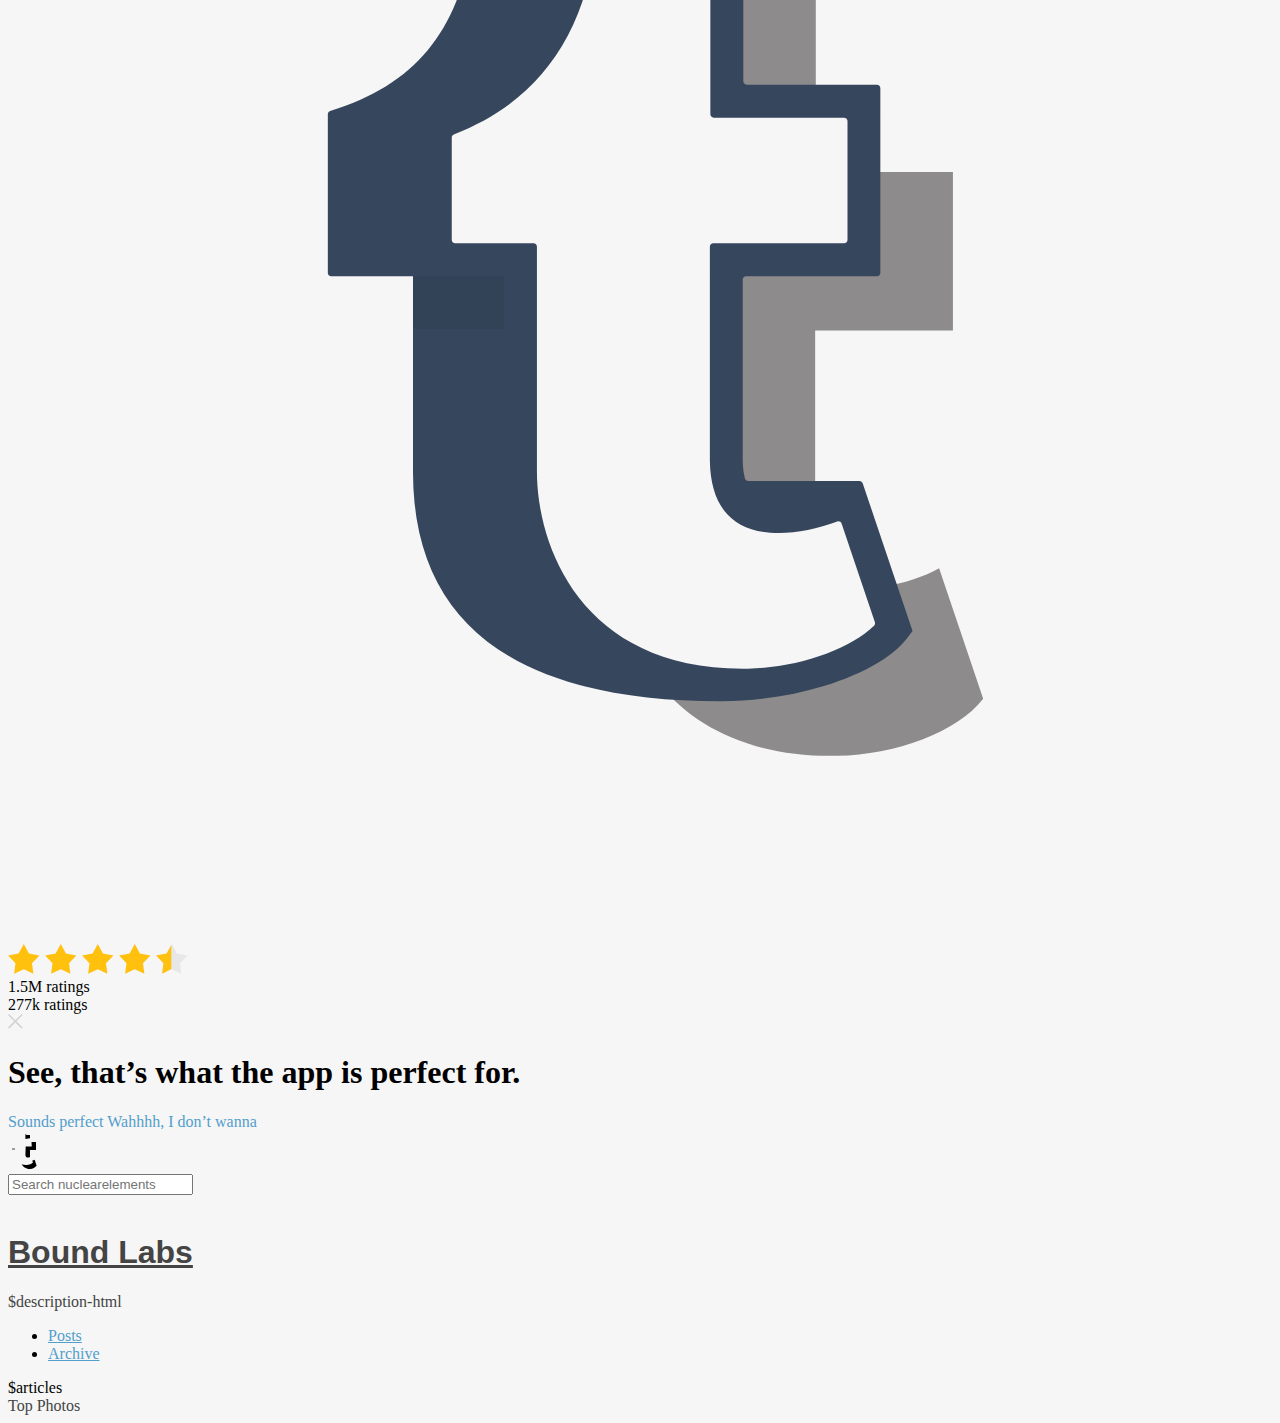
==== commit 491aac13: "now swaps out gallery from text files" ====
--- a/docs/source.html
+++ b/docs/source.html
@@ -273,521 +273,7 @@
                 <div class="container">
                     <div class="main">
                         
-                                $bitcoin
-                        
-                                <article class="photo not-page post-58929182375 " data-post-id="58929182375" >
-                                    <div class="post-wrapper clearfix">
-
-                                        <header class="post-header">
-                                            
-                                            
-                                        </header>
-
-                                        <section class="post">
-                                            
-
-                                            
-                                            <figure class="post-content  with-caption" data-photo-width="400">
-                                                <div class="photo-wrapper">
-                                                    <div class="photo-wrapper-inner">
-                                                        <img src="https://68.media.tumblr.com/fe09335aeb0f506cb3a039352a1f1cb7/tumblr_mrw6gxT4Zm1sgohbeo1_400.png" alt="Featured three times by Lifehacker and mentioned frequently by Merlin Mann, Nebulous Notes is one of the best tools for getting things done on iOS. It was one of the first Dropbox-iOS apps when it came out in 2010, and it is still an enduring hit. I..." width="400" height="200">
-                                                    </div>
-                                                </div>
-                                                
-                                                    <figcaption class="caption">
-                                                        <p>Featured three times by Lifehacker and mentioned frequently by Merlin Mann, Nebulous Notes is one of the best tools for getting things done on iOS. It was one of the first Dropbox-iOS apps when it came out in 2010, and it is still an enduring hit. I did all the initial programming and now manage its development using programmers from Elance. <a href="http://t.umblr.com/redirect?z=http%3A%2F%2Fj.mp%2Fnebnotesapp&amp;t=NGFiYzJkOGIxNjE3OThjNWNmMGZkYTg3NzAzZWY1ODc2NTk1NDZjMSwxUlh0TGhMdg%3D%3D&amp;b=t%3As0vfAllSoe82yWZxh_HBvg&amp;p=https%3A%2F%2Fnuclearelements.tumblr.com%2Fpost%2F58929182375%2Ffeatured-three-times-by-lifehacker-and-mentioned&amp;m=1" target="_blank">View on the App Store</a>.</p>
-                                                    </figcaption>
-                                                
-                                                
-                                            </figure>
-                                            
-
-                                            
-
-                                            
-
-
-                                            
-
-
-                                            
-
-
-                                            
-
-
-                                            
-
-                                            
-
-                                            <section class="inline-meta post-extra">
-                                                
-                                                
-                                            </section>
-
-                                        </section>
-
-                                        
-                                        <section class="panel">
-                                            <footer class="post-footer">
-
-                                                <section class="panel">
-                                                    <section class="inline-meta date-notes">
-                                                        <div class="date-note-wrapper">
-                                                            
-                                                            <a href="https://nuclearelements.tumblr.com/post/58929182375/featured-three-times-by-lifehacker-and-mentioned" title="4 years ago" class="meta-item post-date">Aug 20th, 2013</a>
-                                                        </div>
-                                                    </section>
-
-                                                    <section class="post-controls">
-                                                        <div class="controls-wrapper">
-                                                            <div class="control share-control">
-                                                                <nav class="pop">
-                                                                    <a href="#" class="share selector"></a>
-                                                                    <div class="pop-menu share-menu south" id="share_58929182375">
-                                                                        <ul>
-                                                                            <li class="open-in-app"><a href="#" class="share-item open-in-app" data-post="58929182375">Open in app</a></li>
-                                                                            <li><a href="http://facebook.com/sharer.php?u=https%3A%2F%2Fnuclearelements.tumblr.com%2Fpost%2F58929182375%2Ffeatured-three-times-by-lifehacker-and-mentioned&amp;t=Nuclear%20Elements" class="share-item facebook" target="_blank">Facebook</a></li>
-                                                                            <li><a href="https://twitter.com/intent/tweet?text=%F0%9F%93%B7%20Featured%20three%20times%20by%20Lifehacker%20and%20mentioned%20frequently%20by%20Merlin%20Mann%2C%20Nebulous%20Notes%20is%20one%20of...%20https%3A%2F%2Ftmblr.co%2FZXOSgqsuS-Qd" class="share-item twitter" target="_blank">Tweet</a></li>
-                                                                            
-                                                                                <li><a href="//www.pinterest.com/pin/create/button/?url=https%3A%2F%2Fnuclearelements.tumblr.com%2Fpost%2F58929182375%2Ffeatured-three-times-by-lifehacker-and-mentioned&amp;media=https://68.media.tumblr.com/fe09335aeb0f506cb3a039352a1f1cb7/tumblr_mrw6gxT4Zm1sgohbeo1_400.png" class="share-item pinterest" target="_blank">Pinterest</a></li>
-                                                                            
-                                                                            
-                                                                            <li><a href="https://reddit.com/submit?url=https%3A%2F%2Fnuclearelements.tumblr.com%2Fpost%2F58929182375%2Ffeatured-three-times-by-lifehacker-and-mentioned" class="share-item reddit" target="_blank">Reddit</a></li>
-                                                                            <li><a href="mailto:?subject=A%20photo%20from%20Nuclear%20Elements&amp;body=%F0%9F%93%B7%20Featured%20three%20times%20by%20Lifehacker%20and%20mentioned%20frequently%20by%20Merlin%20Mann%2C%20Nebulous%20Notes%20is%20one%20of%20the%20best%20tools%20for%20getting%20things%20done%20on%20iOS....%20https%3A%2F%2Fnuclearelements.tumblr.com%2Fpost%2F58929182375%2Ffeatured-three-times-by-lifehacker-and-mentioned" class="share-item mail">Mail</a></li>
-                                                                            <li><a href="https://nuclearelements.tumblr.com/post/58929182375/featured-three-times-by-lifehacker-and-mentioned/embed" class="share-item permalink">Embed</a></li>
-                                                                            <li><a href="https://nuclearelements.tumblr.com/post/58929182375/featured-three-times-by-lifehacker-and-mentioned" class="share-item permalink">Permalink <i class="arrow"></i></a></li>
-                                                                        </ul>
-                                                                    </div>
-                                                                </nav>
-                                                            </div>
-                                                            <div class="control reblog-control"><a href="https://www.tumblr.com/reblog/58929182375/1RXtLhLv" class="reblog_button"style="display: block;width:24px;height:24px;"><svg width="100%" height="100%" viewBox="0 0 21 21" xmlns="http://www.w3.org/2000/svg" xmlns:xlink="http://www.w3.org/1999/xlink" fill="#000"><path d="M5.01092527,5.99908429 L16.0088498,5.99908429 L16.136,9.508 L20.836,4.752 L16.136,0.083 L16.1360004,3.01110845 L2.09985349,3.01110845 C1.50585349,3.01110845 0.979248041,3.44726568 0.979248041,4.45007306 L0.979248041,10.9999998 L3.98376463,8.30993634 L3.98376463,6.89801007 C3.98376463,6.20867902 4.71892527,5.99908429 5.01092527,5.99908429 Z"></path><path d="M17.1420002,13.2800293 C17.1420002,13.5720293 17.022957,14.0490723 16.730957,14.0490723 L4.92919922,14.0490723 L4.92919922,11 L0.5,15.806 L4.92919922,20.5103758 L5.00469971,16.9990234 L18.9700928,16.9990234 C19.5640928,16.9990234 19.9453125,16.4010001 19.9453125,15.8060001 L19.9453125,9.5324707 L17.142,12.203"></path></svg></a></div>
-                                                            <div class="control like-control"><div class="like_button" data-post-id="58929182375" data-blog-name="nuclearelements" id="like_button_58929182375"><iframe id="like_iframe_58929182375" src="https://assets.tumblr.com/assets/html/like_iframe.html?_v=5716f9145cbbcc5e21aa13229de5d4ed#name=nuclearelements&amp;post_id=58929182375&amp;color=black&amp;rk=1RXtLhLv" scrolling="no" width="24" height="24" frameborder="0" class="like_toggle" allowTransparency="true" name="like_iframe_58929182375"></iframe></div></div>
-                                                        </div>
-                                                    </section>
-
-                                                </section>
-                                                <section class="inline-meta date-notes">
-                                                        
-                                                </section>
-                                            </footer>
-                                        </section>
-                                        
-                                        
-                                    </div>
-                                </article>
-                        
-                                <article class="photo not-page post-58938611948 " data-post-id="58938611948" >
-                                    <div class="post-wrapper clearfix">
-
-                                        <header class="post-header">
-                                            
-                                            
-                                        </header>
-
-                                        <section class="post">
-                                            
-
-                                            
-                                            <figure class="post-content  with-caption" data-photo-width="400">
-                                                <div class="photo-wrapper">
-                                                    <div class="photo-wrapper-inner">
-                                                        <img src="https://68.media.tumblr.com/ec13b0efcdb23dc50226f17add7a93bc/tumblr_mrwce4462z1sgohbeo1_r1_400.png" alt="Phil delivered the keynote during Hallmark&rsquo;s Trend Week 2012, speaking to about 300 creative professionals on the intersection of self-improvement and app development. Watch the talk." width="400" height="200">
-                                                    </div>
-                                                </div>
-                                                
-                                                    <figcaption class="caption">
-                                                        <p>Phil delivered the keynote during Hallmark&rsquo;s Trend Week 2012, speaking to about 300 creative professionals on the intersection of self-improvement and app development. <a href="http://t.umblr.com/redirect?z=http%3A%2F%2Fphildhingra.com%2F2012%2F05%2Fhallmark-talk.html&amp;t=NmU1MGM4MjlkZTVhNzFkMmRkZjkxNWY0MjVhZDI2ODBjZjkyMzYwNSxmeW9Vd1ZRZw%3D%3D&amp;b=t%3As0vfAllSoe82yWZxh_HBvg&amp;p=https%3A%2F%2Fnuclearelements.tumblr.com%2Fpost%2F58938611948%2Fphil-delivered-the-keynote-during-hallmarks-trend&amp;m=1">Watch the talk</a>.</p>
-                                                    </figcaption>
-                                                
-                                                
-                                            </figure>
-                                            
-
-                                            
-
-                                            
-
-
-                                            
-
-
-                                            
-
-
-                                            
-
-
-                                            
-
-                                            
-
-                                            <section class="inline-meta post-extra">
-                                                
-                                                
-                                            </section>
-
-                                        </section>
-
-                                        
-                                        <section class="panel">
-                                            <footer class="post-footer">
-
-                                                <section class="panel">
-                                                    <section class="inline-meta date-notes">
-                                                        <div class="date-note-wrapper">
-                                                            
-                                                            <a href="https://nuclearelements.tumblr.com/post/58938611948/phil-delivered-the-keynote-during-hallmarks-trend" title="4 years ago" class="meta-item post-date">Aug 20th, 2013</a>
-                                                        </div>
-                                                    </section>
-
-                                                    <section class="post-controls">
-                                                        <div class="controls-wrapper">
-                                                            <div class="control share-control">
-                                                                <nav class="pop">
-                                                                    <a href="#" class="share selector"></a>
-                                                                    <div class="pop-menu share-menu south" id="share_58938611948">
-                                                                        <ul>
-                                                                            <li class="open-in-app"><a href="#" class="share-item open-in-app" data-post="58938611948">Open in app</a></li>
-                                                                            <li><a href="http://facebook.com/sharer.php?u=https%3A%2F%2Fnuclearelements.tumblr.com%2Fpost%2F58938611948%2Fphil-delivered-the-keynote-during-hallmarks-trend&amp;t=Nuclear%20Elements" class="share-item facebook" target="_blank">Facebook</a></li>
-                                                                            <li><a href="https://twitter.com/intent/tweet?text=%F0%9F%93%B7%20Phil%20delivered%20the%20keynote%20during%20Hallmark%E2%80%99s%20Trend%20Week%202012%2C%20speaking%20to%20about%20300%20creative...%20https%3A%2F%2Ftmblr.co%2FZXOSgqsv0zZi" class="share-item twitter" target="_blank">Tweet</a></li>
-                                                                            
-                                                                                <li><a href="//www.pinterest.com/pin/create/button/?url=https%3A%2F%2Fnuclearelements.tumblr.com%2Fpost%2F58938611948%2Fphil-delivered-the-keynote-during-hallmarks-trend&amp;media=https://68.media.tumblr.com/ec13b0efcdb23dc50226f17add7a93bc/tumblr_mrwce4462z1sgohbeo1_r1_400.png" class="share-item pinterest" target="_blank">Pinterest</a></li>
-                                                                            
-                                                                            
-                                                                            <li><a href="https://reddit.com/submit?url=https%3A%2F%2Fnuclearelements.tumblr.com%2Fpost%2F58938611948%2Fphil-delivered-the-keynote-during-hallmarks-trend" class="share-item reddit" target="_blank">Reddit</a></li>
-                                                                            <li><a href="mailto:?subject=A%20photo%20from%20Nuclear%20Elements&amp;body=%F0%9F%93%B7%20Phil%20delivered%20the%20keynote%20during%20Hallmark%E2%80%99s%20Trend%20Week%202012%2C%20speaking%20to%20about%20300%20creative%20professionals%20on%20the%20intersection%20of%20self-improvement...%20https%3A%2F%2Fnuclearelements.tumblr.com%2Fpost%2F58938611948%2Fphil-delivered-the-keynote-during-hallmarks-trend" class="share-item mail">Mail</a></li>
-                                                                            <li><a href="https://nuclearelements.tumblr.com/post/58938611948/phil-delivered-the-keynote-during-hallmarks-trend/embed" class="share-item permalink">Embed</a></li>
-                                                                            <li><a href="https://nuclearelements.tumblr.com/post/58938611948/phil-delivered-the-keynote-during-hallmarks-trend" class="share-item permalink">Permalink <i class="arrow"></i></a></li>
-                                                                        </ul>
-                                                                    </div>
-                                                                </nav>
-                                                            </div>
-                                                            <div class="control reblog-control"><a href="https://www.tumblr.com/reblog/58938611948/fyoUwVQg" class="reblog_button"style="display: block;width:24px;height:24px;"><svg width="100%" height="100%" viewBox="0 0 21 21" xmlns="http://www.w3.org/2000/svg" xmlns:xlink="http://www.w3.org/1999/xlink" fill="#000"><path d="M5.01092527,5.99908429 L16.0088498,5.99908429 L16.136,9.508 L20.836,4.752 L16.136,0.083 L16.1360004,3.01110845 L2.09985349,3.01110845 C1.50585349,3.01110845 0.979248041,3.44726568 0.979248041,4.45007306 L0.979248041,10.9999998 L3.98376463,8.30993634 L3.98376463,6.89801007 C3.98376463,6.20867902 4.71892527,5.99908429 5.01092527,5.99908429 Z"></path><path d="M17.1420002,13.2800293 C17.1420002,13.5720293 17.022957,14.0490723 16.730957,14.0490723 L4.92919922,14.0490723 L4.92919922,11 L0.5,15.806 L4.92919922,20.5103758 L5.00469971,16.9990234 L18.9700928,16.9990234 C19.5640928,16.9990234 19.9453125,16.4010001 19.9453125,15.8060001 L19.9453125,9.5324707 L17.142,12.203"></path></svg></a></div>
-                                                            <div class="control like-control"><div class="like_button" data-post-id="58938611948" data-blog-name="nuclearelements" id="like_button_58938611948"><iframe id="like_iframe_58938611948" src="https://assets.tumblr.com/assets/html/like_iframe.html?_v=5716f9145cbbcc5e21aa13229de5d4ed#name=nuclearelements&amp;post_id=58938611948&amp;color=black&amp;rk=fyoUwVQg" scrolling="no" width="24" height="24" frameborder="0" class="like_toggle" allowTransparency="true" name="like_iframe_58938611948"></iframe></div></div>
-                                                        </div>
-                                                    </section>
-
-                                                </section>
-                                                <section class="inline-meta date-notes">
-                                                        
-                                                </section>
-                                            </footer>
-                                        </section>
-                                        
-                                        
-                                    </div>
-                                </article>
-                        
-                                <article class="photo not-page post-58934738788 " data-post-id="58934738788" >
-                                    <div class="post-wrapper clearfix">
-
-                                        <header class="post-header">
-                                            
-                                            
-                                        </header>
-
-                                        <section class="post">
-                                            
-
-                                            
-                                            <figure class="post-content  with-caption" data-photo-width="400">
-                                                <div class="photo-wrapper">
-                                                    <div class="photo-wrapper-inner">
-                                                        <img src="https://68.media.tumblr.com/e992db6ad9c22b171556eeb64e9d8017/tumblr_mrwa1gJAfE1sgohbeo1_400.png" alt="Between 2008 and 2012, Phil collaborated with creativity pioneer Roger von Oech to turn the best-selling Whack Pack deck of cards into chart-topping iPhone and iPad apps. The app was featured twice by Apple and is available on the app store." width="400" height="200">
-                                                    </div>
-                                                </div>
-                                                
-                                                    <figcaption class="caption">
-                                                        <p>Between 2008 and 2012, Phil collaborated with creativity pioneer Roger von Oech to turn the best-selling Whack Pack deck of cards into chart-topping iPhone and iPad apps. The app was featured twice by Apple and is <a href="http://t.umblr.com/redirect?z=http%3A%2F%2Fitunes.com%2Fapps%2FCreativeWhackPack&amp;t=NjRmMzgyNTNiZWM3ZmZmNzdkMmZiYjAwNGNiMTI2MjhiNzgzZjk4NCxDeDIyWEpmZA%3D%3D&amp;b=t%3As0vfAllSoe82yWZxh_HBvg&amp;p=https%3A%2F%2Fnuclearelements.tumblr.com%2Fpost%2F58934738788%2Fbetween-2008-and-2012-phil-collaborated-with&amp;m=1">available on the app store</a>.</p>
-                                                    </figcaption>
-                                                
-                                                
-                                            </figure>
-                                            
-
-                                            
-
-                                            
-
-
-                                            
-
-
-                                            
-
-
-                                            
-
-
-                                            
-
-                                            
-
-                                            <section class="inline-meta post-extra">
-                                                
-                                                
-                                            </section>
-
-                                        </section>
-
-                                        
-                                        <section class="panel">
-                                            <footer class="post-footer">
-
-                                                <section class="panel">
-                                                    <section class="inline-meta date-notes">
-                                                        <div class="date-note-wrapper">
-                                                            
-                                                            <a href="https://nuclearelements.tumblr.com/post/58934738788/between-2008-and-2012-phil-collaborated-with" title="4 years ago" class="meta-item post-date">Aug 20th, 2013</a>
-                                                        </div>
-                                                    </section>
-
-                                                    <section class="post-controls">
-                                                        <div class="controls-wrapper">
-                                                            <div class="control share-control">
-                                                                <nav class="pop">
-                                                                    <a href="#" class="share selector"></a>
-                                                                    <div class="pop-menu share-menu south" id="share_58934738788">
-                                                                        <ul>
-                                                                            <li class="open-in-app"><a href="#" class="share-item open-in-app" data-post="58934738788">Open in app</a></li>
-                                                                            <li><a href="http://facebook.com/sharer.php?u=https%3A%2F%2Fnuclearelements.tumblr.com%2Fpost%2F58934738788%2Fbetween-2008-and-2012-phil-collaborated-with&amp;t=Nuclear%20Elements" class="share-item facebook" target="_blank">Facebook</a></li>
-                                                                            <li><a href="https://twitter.com/intent/tweet?text=%F0%9F%93%B7%20Between%202008%20and%202012%2C%20Phil%20collaborated%20with%20creativity%20pioneer%20Roger%20von%20Oech%20to%20turn%20the...%20https%3A%2F%2Ftmblr.co%2FZXOSgqsuoBza" class="share-item twitter" target="_blank">Tweet</a></li>
-                                                                            
-                                                                                <li><a href="//www.pinterest.com/pin/create/button/?url=https%3A%2F%2Fnuclearelements.tumblr.com%2Fpost%2F58934738788%2Fbetween-2008-and-2012-phil-collaborated-with&amp;media=https://68.media.tumblr.com/e992db6ad9c22b171556eeb64e9d8017/tumblr_mrwa1gJAfE1sgohbeo1_400.png" class="share-item pinterest" target="_blank">Pinterest</a></li>
-                                                                            
-                                                                            
-                                                                            <li><a href="https://reddit.com/submit?url=https%3A%2F%2Fnuclearelements.tumblr.com%2Fpost%2F58934738788%2Fbetween-2008-and-2012-phil-collaborated-with" class="share-item reddit" target="_blank">Reddit</a></li>
-                                                                            <li><a href="mailto:?subject=A%20photo%20from%20Nuclear%20Elements&amp;body=%F0%9F%93%B7%20Between%202008%20and%202012%2C%20Phil%20collaborated%20with%20creativity%20pioneer%20Roger%20von%20Oech%20to%20turn%20the%20best-selling%20Whack%20Pack%20deck%20of%20cards%20into%20chart-topping...%20https%3A%2F%2Fnuclearelements.tumblr.com%2Fpost%2F58934738788%2Fbetween-2008-and-2012-phil-collaborated-with" class="share-item mail">Mail</a></li>
-                                                                            <li><a href="https://nuclearelements.tumblr.com/post/58934738788/between-2008-and-2012-phil-collaborated-with/embed" class="share-item permalink">Embed</a></li>
-                                                                            <li><a href="https://nuclearelements.tumblr.com/post/58934738788/between-2008-and-2012-phil-collaborated-with" class="share-item permalink">Permalink <i class="arrow"></i></a></li>
-                                                                        </ul>
-                                                                    </div>
-                                                                </nav>
-                                                            </div>
-                                                            <div class="control reblog-control"><a href="https://www.tumblr.com/reblog/58934738788/Cx22XJfd" class="reblog_button"style="display: block;width:24px;height:24px;"><svg width="100%" height="100%" viewBox="0 0 21 21" xmlns="http://www.w3.org/2000/svg" xmlns:xlink="http://www.w3.org/1999/xlink" fill="#000"><path d="M5.01092527,5.99908429 L16.0088498,5.99908429 L16.136,9.508 L20.836,4.752 L16.136,0.083 L16.1360004,3.01110845 L2.09985349,3.01110845 C1.50585349,3.01110845 0.979248041,3.44726568 0.979248041,4.45007306 L0.979248041,10.9999998 L3.98376463,8.30993634 L3.98376463,6.89801007 C3.98376463,6.20867902 4.71892527,5.99908429 5.01092527,5.99908429 Z"></path><path d="M17.1420002,13.2800293 C17.1420002,13.5720293 17.022957,14.0490723 16.730957,14.0490723 L4.92919922,14.0490723 L4.92919922,11 L0.5,15.806 L4.92919922,20.5103758 L5.00469971,16.9990234 L18.9700928,16.9990234 C19.5640928,16.9990234 19.9453125,16.4010001 19.9453125,15.8060001 L19.9453125,9.5324707 L17.142,12.203"></path></svg></a></div>
-                                                            <div class="control like-control"><div class="like_button" data-post-id="58934738788" data-blog-name="nuclearelements" id="like_button_58934738788"><iframe id="like_iframe_58934738788" src="https://assets.tumblr.com/assets/html/like_iframe.html?_v=5716f9145cbbcc5e21aa13229de5d4ed#name=nuclearelements&amp;post_id=58934738788&amp;color=black&amp;rk=Cx22XJfd" scrolling="no" width="24" height="24" frameborder="0" class="like_toggle" allowTransparency="true" name="like_iframe_58934738788"></iframe></div></div>
-                                                        </div>
-                                                    </section>
-
-                                                </section>
-                                                <section class="inline-meta date-notes">
-                                                        
-                                                </section>
-                                            </footer>
-                                        </section>
-                                        
-                                        
-                                    </div>
-                                </article>
-                        
-                                <article class="photo not-page post-58935814201 " data-post-id="58935814201" >
-                                    <div class="post-wrapper clearfix">
-
-                                        <header class="post-header">
-                                            
-                                            
-                                        </header>
-
-                                        <section class="post">
-                                            
-
-                                            
-                                            <figure class="post-content  with-caption" data-photo-width="400">
-                                                <div class="photo-wrapper">
-                                                    <div class="photo-wrapper-inner">
-                                                        <img src="https://68.media.tumblr.com/ef25578118edb953d5637fb328bc4441/tumblr_mrwapinRp91sgohbeo1_r1_400.png" alt="Featured on CNN, Phil launched the Ruby on Rails-backed site in one month, just in time for SXSW 2011. 3D Porch is now the #1 3D-Photo Sharing site, and users have uploaded 100,000+ 3D photos from the Nintendo 3DS and 3D Phones. View 3D Porch." width="400" height="200">
-                                                    </div>
-                                                </div>
-                                                
-                                                    <figcaption class="caption">
-                                                        <p>Featured on CNN,&nbsp;<span>Phil launched the Ruby on Rails-backed site in one month, just in time for SXSW 2011.&nbsp;</span><span>3D Porch is now the #1 3D-Photo Sharing site, and users have uploaded 100,000+ 3D photos from the Nintendo 3DS and 3D Phones.&nbsp;</span><a href="http://t.umblr.com/redirect?z=http%3A%2F%2F3dporch.com%2F&amp;t=NjlhMWFmYjQ3ZDRjZTFiNWYwM2QyNjZlMGZiOWZjYmUxOTIwMDg2YyxMc2h3V0NudA%3D%3D&amp;b=t%3As0vfAllSoe82yWZxh_HBvg&amp;p=https%3A%2F%2Fnuclearelements.tumblr.com%2Fpost%2F58935814201%2Ffeatured-on-cnn-phil-launched-the-ruby-on&amp;m=1">View 3D Porch</a><span>.</span></p>
-                                                    </figcaption>
-                                                
-                                                
-                                            </figure>
-                                            
-
-                                            
-
-                                            
-
-
-                                            
-
-
-                                            
-
-
-                                            
-
-
-                                            
-
-                                            
-
-                                            <section class="inline-meta post-extra">
-                                                
-                                                
-                                            </section>
-
-                                        </section>
-
-                                        
-                                        <section class="panel">
-                                            <footer class="post-footer">
-
-                                                <section class="panel">
-                                                    <section class="inline-meta date-notes">
-                                                        <div class="date-note-wrapper">
-                                                            
-                                                            <a href="https://nuclearelements.tumblr.com/post/58935814201/featured-on-cnn-phil-launched-the-ruby-on" title="4 years ago" class="meta-item post-date">Aug 20th, 2013</a>
-                                                        </div>
-                                                    </section>
-
-                                                    <section class="post-controls">
-                                                        <div class="controls-wrapper">
-                                                            <div class="control share-control">
-                                                                <nav class="pop">
-                                                                    <a href="#" class="share selector"></a>
-                                                                    <div class="pop-menu share-menu south" id="share_58935814201">
-                                                                        <ul>
-                                                                            <li class="open-in-app"><a href="#" class="share-item open-in-app" data-post="58935814201">Open in app</a></li>
-                                                                            <li><a href="http://facebook.com/sharer.php?u=https%3A%2F%2Fnuclearelements.tumblr.com%2Fpost%2F58935814201%2Ffeatured-on-cnn-phil-launched-the-ruby-on&amp;t=Nuclear%20Elements" class="share-item facebook" target="_blank">Facebook</a></li>
-                                                                            <li><a href="https://twitter.com/intent/tweet?text=%F0%9F%93%B7%20Featured%20on%20CNN%2C%C2%A0Phil%20launched%20the%20Ruby%20on%20Rails-backed%20site%20in%20one%20month%2C%20just%20in%20time%20for%20SXSW...%20https%3A%2F%2Ftmblr.co%2FZXOSgqsusIWv" class="share-item twitter" target="_blank">Tweet</a></li>
-                                                                            
-                                                                                <li><a href="//www.pinterest.com/pin/create/button/?url=https%3A%2F%2Fnuclearelements.tumblr.com%2Fpost%2F58935814201%2Ffeatured-on-cnn-phil-launched-the-ruby-on&amp;media=https://68.media.tumblr.com/ef25578118edb953d5637fb328bc4441/tumblr_mrwapinRp91sgohbeo1_r1_400.png" class="share-item pinterest" target="_blank">Pinterest</a></li>
-                                                                            
-                                                                            
-                                                                            <li><a href="https://reddit.com/submit?url=https%3A%2F%2Fnuclearelements.tumblr.com%2Fpost%2F58935814201%2Ffeatured-on-cnn-phil-launched-the-ruby-on" class="share-item reddit" target="_blank">Reddit</a></li>
-                                                                            <li><a href="mailto:?subject=A%20photo%20from%20Nuclear%20Elements&amp;body=%F0%9F%93%B7%20Featured%20on%20CNN%2C%C2%A0Phil%20launched%20the%20Ruby%20on%20Rails-backed%20site%20in%20one%20month%2C%20just%20in%20time%20for%20SXSW%202011.%C2%A03D%20Porch%20is%20now%20the%20%231%203D-Photo%20Sharing%20site%2C%20and...%20https%3A%2F%2Fnuclearelements.tumblr.com%2Fpost%2F58935814201%2Ffeatured-on-cnn-phil-launched-the-ruby-on" class="share-item mail">Mail</a></li>
-                                                                            <li><a href="https://nuclearelements.tumblr.com/post/58935814201/featured-on-cnn-phil-launched-the-ruby-on/embed" class="share-item permalink">Embed</a></li>
-                                                                            <li><a href="https://nuclearelements.tumblr.com/post/58935814201/featured-on-cnn-phil-launched-the-ruby-on" class="share-item permalink">Permalink <i class="arrow"></i></a></li>
-                                                                        </ul>
-                                                                    </div>
-                                                                </nav>
-                                                            </div>
-                                                            <div class="control reblog-control"><a href="https://www.tumblr.com/reblog/58935814201/LshwWCnt" class="reblog_button"style="display: block;width:24px;height:24px;"><svg width="100%" height="100%" viewBox="0 0 21 21" xmlns="http://www.w3.org/2000/svg" xmlns:xlink="http://www.w3.org/1999/xlink" fill="#000"><path d="M5.01092527,5.99908429 L16.0088498,5.99908429 L16.136,9.508 L20.836,4.752 L16.136,0.083 L16.1360004,3.01110845 L2.09985349,3.01110845 C1.50585349,3.01110845 0.979248041,3.44726568 0.979248041,4.45007306 L0.979248041,10.9999998 L3.98376463,8.30993634 L3.98376463,6.89801007 C3.98376463,6.20867902 4.71892527,5.99908429 5.01092527,5.99908429 Z"></path><path d="M17.1420002,13.2800293 C17.1420002,13.5720293 17.022957,14.0490723 16.730957,14.0490723 L4.92919922,14.0490723 L4.92919922,11 L0.5,15.806 L4.92919922,20.5103758 L5.00469971,16.9990234 L18.9700928,16.9990234 C19.5640928,16.9990234 19.9453125,16.4010001 19.9453125,15.8060001 L19.9453125,9.5324707 L17.142,12.203"></path></svg></a></div>
-                                                            <div class="control like-control"><div class="like_button" data-post-id="58935814201" data-blog-name="nuclearelements" id="like_button_58935814201"><iframe id="like_iframe_58935814201" src="https://assets.tumblr.com/assets/html/like_iframe.html?_v=5716f9145cbbcc5e21aa13229de5d4ed#name=nuclearelements&amp;post_id=58935814201&amp;color=black&amp;rk=LshwWCnt" scrolling="no" width="24" height="24" frameborder="0" class="like_toggle" allowTransparency="true" name="like_iframe_58935814201"></iframe></div></div>
-                                                        </div>
-                                                    </section>
-
-                                                </section>
-                                                <section class="inline-meta date-notes">
-                                                        
-                                                </section>
-                                            </footer>
-                                        </section>
-                                        
-                                        
-                                    </div>
-                                </article>
-                        
-                                <article class="photo not-page post-58933639587 " data-post-id="58933639587" >
-                                    <div class="post-wrapper clearfix">
-
-                                        <header class="post-header">
-                                            
-                                            
-                                        </header>
-
-                                        <section class="post">
-                                            
-
-                                            
-                                            <figure class="post-content  with-caption" data-photo-width="400">
-                                                <div class="photo-wrapper">
-                                                    <div class="photo-wrapper-inner">
-                                                        <img src="https://68.media.tumblr.com/fd86575d8d3f5dc5bf66369dcfb8a01b/tumblr_mrw9cgkqjn1sgohbeo1_r1_400.png" alt="Between 2010 and 2011, Phil doubled Mutual Mobile&rsquo;s team from 20 to 40, hiring world-class iOS developers and designers. Mutual Mobile is now the largest mobile app consulting company in the world." width="400" height="200">
-                                                    </div>
-                                                </div>
-                                                
-                                                    <figcaption class="caption">
-                                                        <p>Between 2010 and 2011, Phil doubled Mutual Mobile&rsquo;s team from 20 to 40, hiring world-class iOS developers and designers. Mutual Mobile is now the largest mobile app consulting company in the world.</p>
-                                                    </figcaption>
-                                                
-                                                
-                                            </figure>
-                                            
-
-                                            
-
-                                            
-
-
-                                            
-
-
-                                            
-
-
-                                            
-
-
-                                            
-
-                                            
-
-                                            <section class="inline-meta post-extra">
-                                                
-                                                
-                                            </section>
-
-                                        </section>
-
-                                        
-                                        <section class="panel">
-                                            <footer class="post-footer">
-
-                                                <section class="panel">
-                                                    <section class="inline-meta date-notes">
-                                                        <div class="date-note-wrapper">
-                                                            
-                                                            <a href="https://nuclearelements.tumblr.com/post/58933639587/between-2010-and-2011-phil-doubled-mutual" title="4 years ago" class="meta-item post-date">Aug 20th, 2013</a>
-                                                        </div>
-                                                    </section>
-
-                                                    <section class="post-controls">
-                                                        <div class="controls-wrapper">
-                                                            <div class="control share-control">
-                                                                <nav class="pop">
-                                                                    <a href="#" class="share selector"></a>
-                                                                    <div class="pop-menu share-menu south" id="share_58933639587">
-                                                                        <ul>
-                                                                            <li class="open-in-app"><a href="#" class="share-item open-in-app" data-post="58933639587">Open in app</a></li>
-                                                                            <li><a href="http://facebook.com/sharer.php?u=https%3A%2F%2Fnuclearelements.tumblr.com%2Fpost%2F58933639587%2Fbetween-2010-and-2011-phil-doubled-mutual&amp;t=Nuclear%20Elements" class="share-item facebook" target="_blank">Facebook</a></li>
-                                                                            <li><a href="https://twitter.com/intent/tweet?text=%F0%9F%93%B7%20Between%202010%20and%202011%2C%20Phil%20doubled%20Mutual%20Mobile%E2%80%99s%20team%20from%2020%20to%2040%2C%20hiring%20world-class%20iOS...%20https%3A%2F%2Ftmblr.co%2FZXOSgqsuj-cZ" class="share-item twitter" target="_blank">Tweet</a></li>
-                                                                            
-                                                                                <li><a href="//www.pinterest.com/pin/create/button/?url=https%3A%2F%2Fnuclearelements.tumblr.com%2Fpost%2F58933639587%2Fbetween-2010-and-2011-phil-doubled-mutual&amp;media=https://68.media.tumblr.com/fd86575d8d3f5dc5bf66369dcfb8a01b/tumblr_mrw9cgkqjn1sgohbeo1_r1_400.png" class="share-item pinterest" target="_blank">Pinterest</a></li>
-                                                                            
-                                                                            
-                                                                            <li><a href="https://reddit.com/submit?url=https%3A%2F%2Fnuclearelements.tumblr.com%2Fpost%2F58933639587%2Fbetween-2010-and-2011-phil-doubled-mutual" class="share-item reddit" target="_blank">Reddit</a></li>
-                                                                            <li><a href="mailto:?subject=A%20photo%20from%20Nuclear%20Elements&amp;body=%F0%9F%93%B7%20Between%202010%20and%202011%2C%20Phil%20doubled%20Mutual%20Mobile%E2%80%99s%20team%20from%2020%20to%2040%2C%20hiring%20world-class%20iOS%20developers%20and%20designers.%20Mutual%20Mobile%20is%20now%20the%20largest...%20https%3A%2F%2Fnuclearelements.tumblr.com%2Fpost%2F58933639587%2Fbetween-2010-and-2011-phil-doubled-mutual" class="share-item mail">Mail</a></li>
-                                                                            <li><a href="https://nuclearelements.tumblr.com/post/58933639587/between-2010-and-2011-phil-doubled-mutual/embed" class="share-item permalink">Embed</a></li>
-                                                                            <li><a href="https://nuclearelements.tumblr.com/post/58933639587/between-2010-and-2011-phil-doubled-mutual" class="share-item permalink">Permalink <i class="arrow"></i></a></li>
-                                                                        </ul>
-                                                                    </div>
-                                                                </nav>
-                                                            </div>
-                                                            <div class="control reblog-control"><a href="https://www.tumblr.com/reblog/58933639587/ZZ9EFrK7" class="reblog_button"style="display: block;width:24px;height:24px;"><svg width="100%" height="100%" viewBox="0 0 21 21" xmlns="http://www.w3.org/2000/svg" xmlns:xlink="http://www.w3.org/1999/xlink" fill="#000"><path d="M5.01092527,5.99908429 L16.0088498,5.99908429 L16.136,9.508 L20.836,4.752 L16.136,0.083 L16.1360004,3.01110845 L2.09985349,3.01110845 C1.50585349,3.01110845 0.979248041,3.44726568 0.979248041,4.45007306 L0.979248041,10.9999998 L3.98376463,8.30993634 L3.98376463,6.89801007 C3.98376463,6.20867902 4.71892527,5.99908429 5.01092527,5.99908429 Z"></path><path d="M17.1420002,13.2800293 C17.1420002,13.5720293 17.022957,14.0490723 16.730957,14.0490723 L4.92919922,14.0490723 L4.92919922,11 L0.5,15.806 L4.92919922,20.5103758 L5.00469971,16.9990234 L18.9700928,16.9990234 C19.5640928,16.9990234 19.9453125,16.4010001 19.9453125,15.8060001 L19.9453125,9.5324707 L17.142,12.203"></path></svg></a></div>
-                                                            <div class="control like-control"><div class="like_button" data-post-id="58933639587" data-blog-name="nuclearelements" id="like_button_58933639587"><iframe id="like_iframe_58933639587" src="https://assets.tumblr.com/assets/html/like_iframe.html?_v=5716f9145cbbcc5e21aa13229de5d4ed#name=nuclearelements&amp;post_id=58933639587&amp;color=black&amp;rk=ZZ9EFrK7" scrolling="no" width="24" height="24" frameborder="0" class="like_toggle" allowTransparency="true" name="like_iframe_58933639587"></iframe></div></div>
-                                                        </div>
-                                                    </section>
-
-                                                </section>
-                                                <section class="inline-meta date-notes">
-                                                        
-                                                </section>
-                                            </footer>
-                                        </section>
-                                        
-                                        
-                                    </div>
-                                </article>
-                        
-                        
-                        
-                            
+                                $articles
                         
                     </div> <!-- .main -->
                     <div class="sidebar">
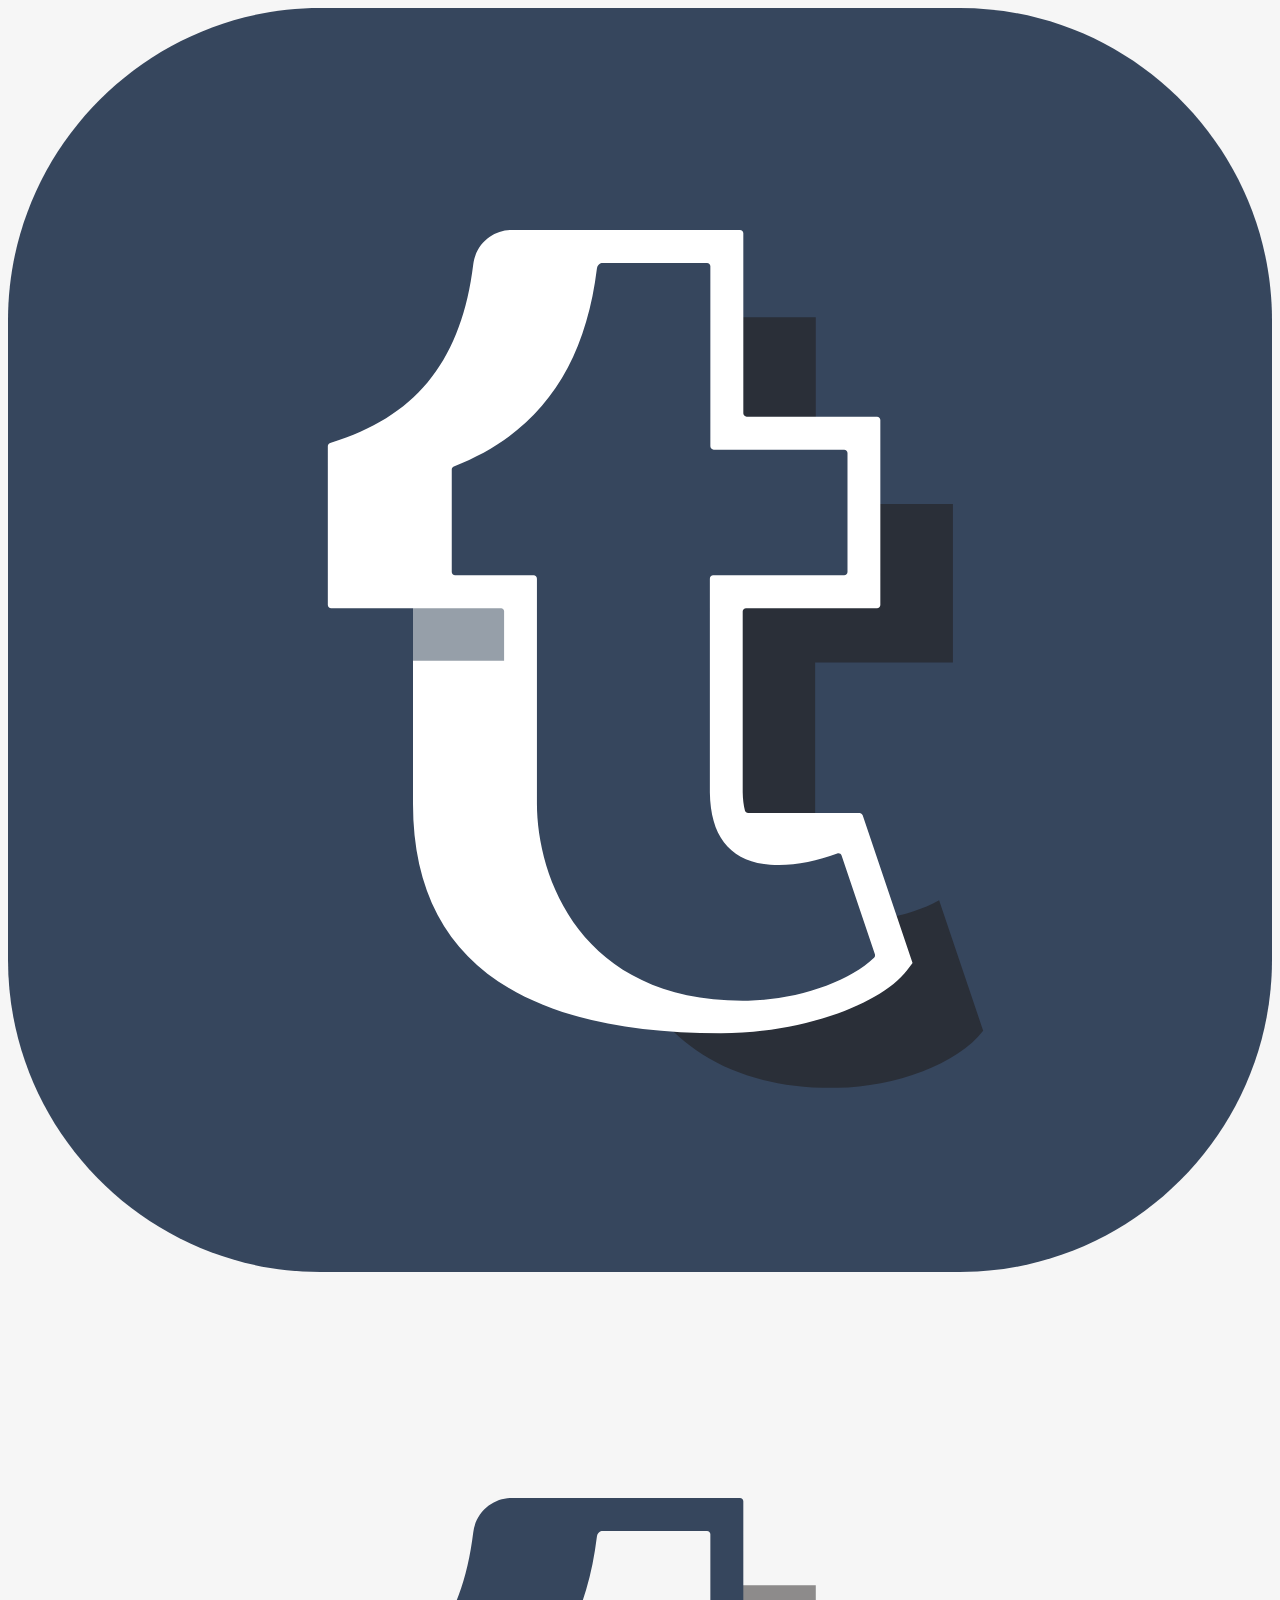
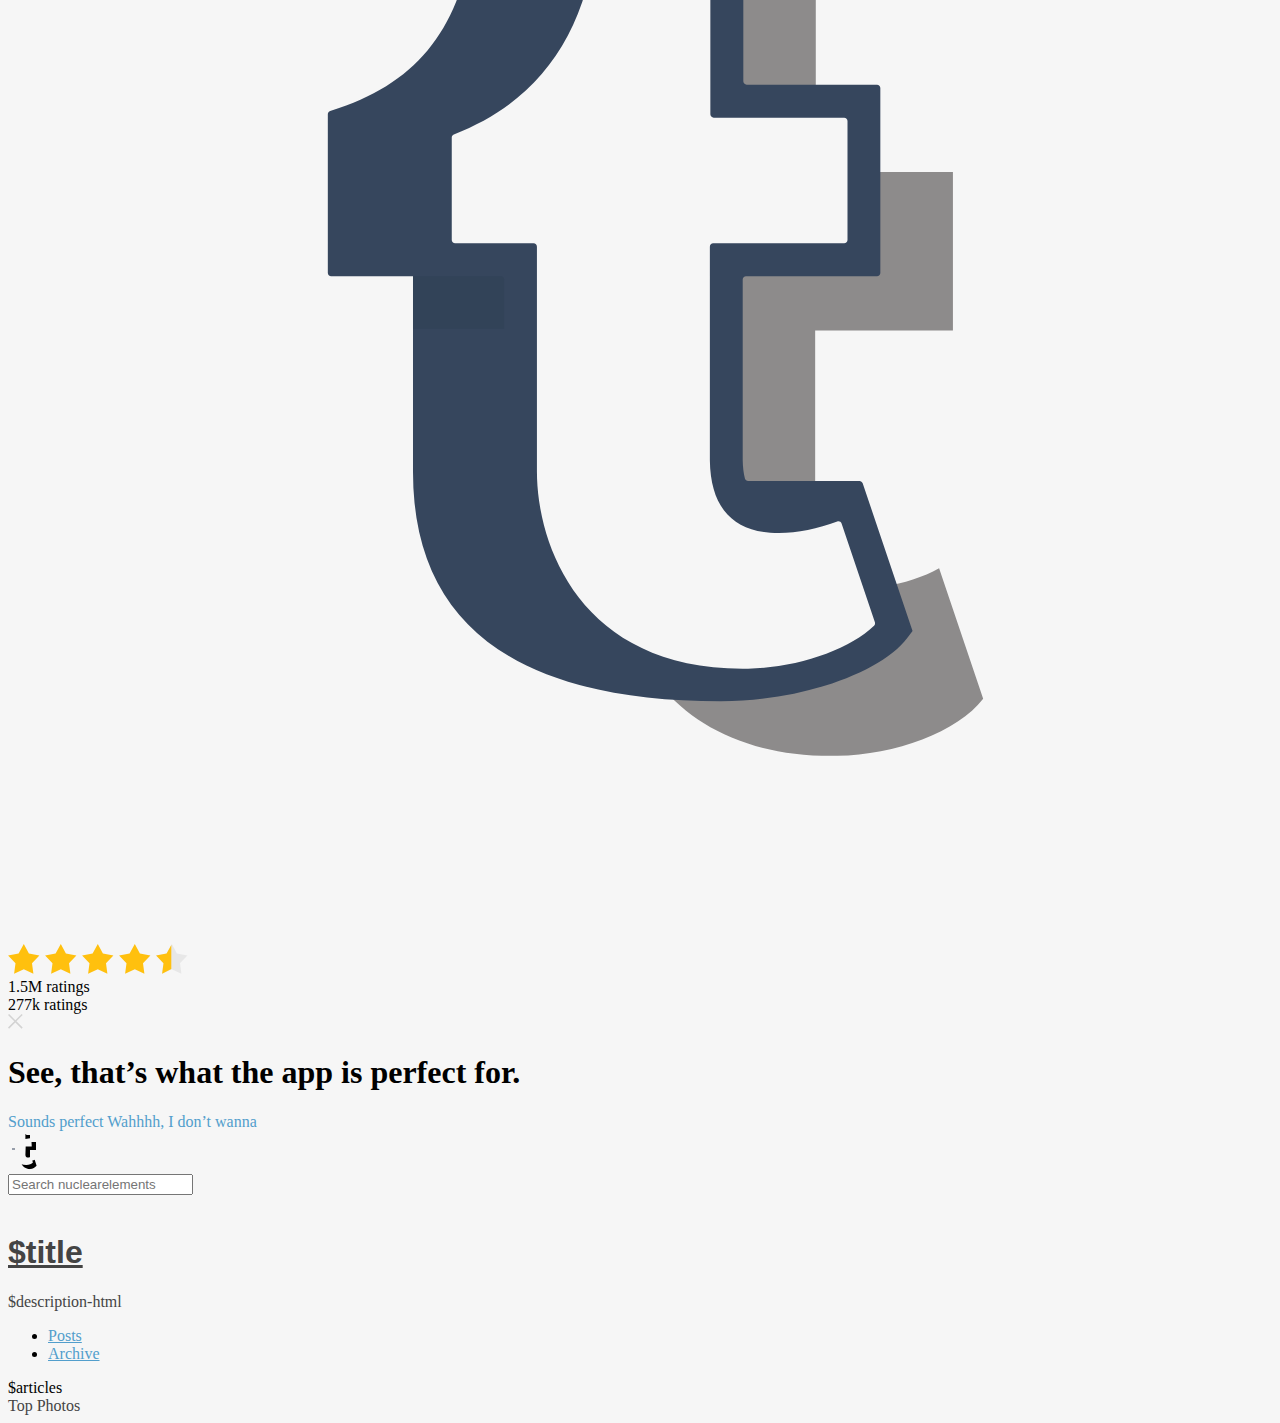
==== commit 223d6222: "added more meta-data hooks" ====
--- a/docs/source.html
+++ b/docs/source.html
@@ -6,7 +6,7 @@
     <head prefix="og: http://ogp.me/ns# fb: http://ogp.me/ns/fb# blog: http://ogp.me/ns/blog#">
         <meta name="apple-itunes-app" content="app-id=305343404,affiliate-data=at=11l3M5&ct=us.itunes.uni.tumblr.ipdt,app-argument=tumblr://x-callback-url/blog?blogName=nuclearelements&referrer=smart-app-banner">
         <meta charset="utf-8">
-        <title>Bound Labs</title>
+        <title>$title</title>
         
         <meta name="description" content="$description-nohtml">
         
@@ -125,7 +125,7 @@
             /* Custom CSS */
             
         </style>
-    <link rel="alternate" href="android-app://com.tumblr/tumblr/x-callback-url/blog?blogName=nuclearelements" /><link rel="alternate" href="ios-app://305343404/tumblr/x-callback-url/blog?blogName=nuclearelements" /><script src="https://assets.tumblr.com/assets/scripts/tumblelog_post_message_queue.js?_v=a8938c0e77cf8b1347c2e8acd1ee607c"></script><!-- BEGIN TUMBLR FACEBOOK OPENGRAPH TAGS --><!-- If you'd like to specify your own Open Graph tags, define the og:url and og:title tags in your theme's HTML. --><!-- Read more: http://ogp.me/ --><meta property="fb:app_id" content="48119224995" /><meta property="og:title" content="Bound Labs" /><meta property="og:url" content="https://nuclearelements.tumblr.com/?og=1" /><meta property="og:description" content="$description" /><meta property="og:type" content="tumblr-feed:tumblelog" /><meta property="og:image" content="https://68.media.tumblr.com/avatar_186ec81ac212_128.png" /><meta property="al:ios:url" content="tumblr://x-callback-url/blog?blogName=nuclearelements" /><meta property="al:ios:app_name" content="Tumblr" /><meta property="al:ios:app_store_id" content="305343404" /><meta property="al:android:url" content="tumblr://x-callback-url/blog?blogName=nuclearelements" /><meta property="al:android:app_name" content="Tumblr" /><meta property="al:android:package" content="com.tumblr" /><!-- END TUMBLR FACEBOOK OPENGRAPH TAGS --><!-- TWITTER TAGS --><meta charset="utf-8"><meta name="twitter:site" content="tumblr" /><meta name="twitter:card" content="app" /><meta name="twitter:description" content="nuclearelements" /><meta name="twitter:title" content="nuclearelements" /><meta name="twitter:app:name:iphone" content="Tumblr" /><meta name="twitter:app:name:ipad" content="Tumblr" /><meta name="twitter:app:name:googleplay" content="Tumblr" /><meta name="twitter:app:id:iphone" content="305343404" /><meta name="twitter:app:id:ipad" content="305343404" /><meta name="twitter:app:id:googleplay" content="com.tumblr" /><meta name="twitter:app:url:iphone" content="tumblr://x-callback-url/blog?blogName=nuclearelements&amp;referrer=twitter-cards" /><meta name="twitter:app:url:ipad" content="tumblr://x-callback-url/blog?blogName=nuclearelements&amp;referrer=twitter-cards" /><meta name="twitter:app:url:googleplay" content="tumblr://x-callback-url/blog?blogName=nuclearelements&amp;referrer=twitter-cards" /><!-- GOOGLE CAROUSEL --><script type="application/ld+json">
+    <link rel="alternate" href="android-app://com.tumblr/tumblr/x-callback-url/blog?blogName=nuclearelements" /><link rel="alternate" href="ios-app://305343404/tumblr/x-callback-url/blog?blogName=nuclearelements" /><script src="https://assets.tumblr.com/assets/scripts/tumblelog_post_message_queue.js?_v=a8938c0e77cf8b1347c2e8acd1ee607c"></script><!-- BEGIN TUMBLR FACEBOOK OPENGRAPH TAGS --><!-- If you'd like to specify your own Open Graph tags, define the og:url and og:title tags in your theme's HTML. --><!-- Read more: http://ogp.me/ --><meta property="fb:app_id" content="48119224995" /><meta property="og:title" content="$title" /><meta property="og:url" content="https://nuclearelements.tumblr.com/?og=1" /><meta property="og:description" content="$description" /><meta property="og:type" content="tumblr-feed:tumblelog" /><meta property="og:image" content="https://68.media.tumblr.com/avatar_186ec81ac212_128.png" /><meta property="al:ios:url" content="tumblr://x-callback-url/blog?blogName=nuclearelements" /><meta property="al:ios:app_name" content="Tumblr" /><meta property="al:ios:app_store_id" content="305343404" /><meta property="al:android:url" content="tumblr://x-callback-url/blog?blogName=nuclearelements" /><meta property="al:android:app_name" content="Tumblr" /><meta property="al:android:package" content="com.tumblr" /><!-- END TUMBLR FACEBOOK OPENGRAPH TAGS --><!-- TWITTER TAGS --><meta charset="utf-8"><meta name="twitter:site" content="tumblr" /><meta name="twitter:card" content="app" /><meta name="twitter:description" content="nuclearelements" /><meta name="twitter:title" content="nuclearelements" /><meta name="twitter:app:name:iphone" content="Tumblr" /><meta name="twitter:app:name:ipad" content="Tumblr" /><meta name="twitter:app:name:googleplay" content="Tumblr" /><meta name="twitter:app:id:iphone" content="305343404" /><meta name="twitter:app:id:ipad" content="305343404" /><meta name="twitter:app:id:googleplay" content="com.tumblr" /><meta name="twitter:app:url:iphone" content="tumblr://x-callback-url/blog?blogName=nuclearelements&amp;referrer=twitter-cards" /><meta name="twitter:app:url:ipad" content="tumblr://x-callback-url/blog?blogName=nuclearelements&amp;referrer=twitter-cards" /><meta name="twitter:app:url:googleplay" content="tumblr://x-callback-url/blog?blogName=nuclearelements&amp;referrer=twitter-cards" /><!-- GOOGLE CAROUSEL --><script type="application/ld+json">
     {"@type":"ItemList","url":"https:\/\/nuclearelements.tumblr.com","itemListElement":[{"@type":"ListItem","position":1,"url":"https:\/\/nuclearelements.tumblr.com\/post\/123659816642\/technical-advisor-for-investors-in-bitcoin"},{"@type":"ListItem","position":2,"url":"https:\/\/nuclearelements.tumblr.com\/post\/58929182375\/featured-three-times-by-lifehacker-and-mentioned"},{"@type":"ListItem","position":3,"url":"https:\/\/nuclearelements.tumblr.com\/post\/58938611948\/phil-delivered-the-keynote-during-hallmarks-trend"},{"@type":"ListItem","position":4,"url":"https:\/\/nuclearelements.tumblr.com\/post\/58934738788\/between-2008-and-2012-phil-collaborated-with"},{"@type":"ListItem","position":5,"url":"https:\/\/nuclearelements.tumblr.com\/post\/58935814201\/featured-on-cnn-phil-launched-the-ruby-on"},{"@type":"ListItem","position":6,"url":"https:\/\/nuclearelements.tumblr.com\/post\/58933639587\/between-2010-and-2011-phil-doubled-mutual"}],"@context":"http:\/\/schema.org"}</script><link rel="canonical" href="https://nuclearelements.tumblr.com" /></head>
     <body data-urlencoded-name="nuclearelements" class="regular index-page display-related-posts">
 
@@ -229,7 +229,7 @@
 
                         <div class="title-group animate">
                             
-                            <h1 class="blog-title"><a href="/">Bound Labs</a></h1>
+                            <h1 class="blog-title"><a href="/">$title</a></h1>
                             
                             
                             <span class="description">
@@ -524,5 +524,5 @@
             };
             l(w,'load',a);
         }(window, document));
-</script><script type="text/javascript">!function(s){s.src='https://px.srvcs.tumblr.com/impixu?T=1507147973&J=[base64]&U=BFODOIJPDI&K=69b42824a080dd061a9cd6d245e37d7d0435da2ed11d947a60cf71ee131d0b01&R=https%3A%2F%2Fnuclearelements.tumblr.com%2F'.replace(/&R=[^&$]*/,'').concat('&R='+escape(document.referrer)).slice(0,2000).replace(/%.?.?$/,'');}(new Image());</script><noscript><img style="position:absolute;z-index:-3334;top:0px;left:0px;visibility:hidden;" src="https://px.srvcs.tumblr.com/impixu?T=1507147973&J=[base64]&U=BFODOIJPDI&K=332089092bfdd85f39beaa3e6c80d64a23bd45d08c9ec8033f3940568cbbec9d&R=https%3A%2F%2Fnuclearelements.tumblr.com%2F"></noscript><noscript id="bootloader" data-bootstrap="{&quot;Components&quot;:{&quot;PostActivity&quot;:[],&quot;NotificationPoller&quot;:{&quot;messaging_keys&quot;:[],&quot;token&quot;:&quot;c86f8a500596474a7ef5034081f694bd&quot;,&quot;inbox_unread&quot;:0},&quot;TumblelogIframe&quot;:{&quot;unified&quot;:true,&quot;variant&quot;:null,&quot;isCompact&quot;:false,&quot;tumblelogBundleSrc&quot;:&quot;https:\/\/assets.tumblr.com\/client\/prod\/standalone\/tumblelog\/index.build.js?_v=c4a35be5cfd51fab9423e99d35f04741&quot;,&quot;tumblelogName&quot;:&quot;nuclearelements&quot;,&quot;isLoggedIn&quot;:false,&quot;isFriend&quot;:false,&quot;formKey&quot;:&quot;&quot;,&quot;canSubscribe&quot;:false,&quot;isSubscribed&quot;:false,&quot;tumblelogTitle&quot;:&quot;Bound Labs&quot;,&quot;tumblelogAvatar&quot;:&quot;https:\/\/68.media.tumblr.com\/avatar_186ec81ac212_40.png&quot;,&quot;tumblelogHost&quot;:&quot;https:\/\/nuclearelements.tumblr.com&quot;,&quot;isOptica&quot;:true,&quot;isCustomTheme&quot;:false,&quot;themeHeaderImage&quot;:&quot;https:\/\/static.tumblr.com\/77a29de51bd849d135923bc4f0b04c0c\/fknav0n\/Ko7mpsail\/tumblr_static_scribbs.gif&quot;,&quot;themeBackgroundColor&quot;:&quot;#f6f6f6&quot;,&quot;themeTitleColor&quot;:&quot;#444444&quot;,&quot;themeAccentColor&quot;:&quot;#529ecc&quot;,&quot;brag&quot;:true,&quot;adsEnabled&quot;:true,&quot;canShowAd&quot;:true,&quot;isPremium&quot;:false,&quot;showLrecAds&quot;:false,&quot;showStickyLrecBackfill&quot;:false,&quot;showGeminiAds&quot;:false,&quot;geminiSectionCodeDesktop&quot;:&quot;a10bca9c-0c5d-4a02-ab13-14ab8513d81d&quot;,&quot;geminiSectionCodeMobile&quot;:&quot;ced63809-b609-4aca-96a0-abc099acba6b&quot;,&quot;currentPageType&quot;:&quot;blog&quot;,&quot;currentPage&quot;:&quot;1&quot;,&quot;searchQuery&quot;:&quot;&quot;,&quot;tag&quot;:&quot;&quot;,&quot;query&quot;:&quot;&quot;,&quot;chrono&quot;:false,&quot;postId&quot;:&quot;&quot;,&quot;src&quot;:&quot;https:\/\/nuclearelements.tumblr.com\/&quot;,&quot;postUrl&quot;:&quot;&quot;,&quot;isBlocked&quot;:null,&quot;isAdmin&quot;:false,&quot;lookupButtonUrl&quot;:&quot;&quot;,&quot;showSpamButton&quot;:false,&quot;showRootPostButton&quot;:false,&quot;rootPostUrl&quot;:&quot;&quot;,&quot;showRadarPostButton&quot;:false,&quot;radarKeys&quot;:&quot;&quot;,&quot;isUniblocked&quot;:false,&quot;isNsfw&quot;:false,&quot;isAdult&quot;:false,&quot;isSpam&quot;:false,&quot;isPrimaryBlog&quot;:false,&quot;canEdit&quot;:false,&quot;canReblogSelf&quot;:false,&quot;showLikeButton&quot;:false,&quot;showReblogButton&quot;:false,&quot;reblogUrl&quot;:&quot;&quot;,&quot;showFanMailButton&quot;:false,&quot;showMessagingButton&quot;:false,&quot;loginCheckIframeSrc&quot;:&quot;https:\/\/assets.tumblr.com\/assets\/html\/iframe\/login_check.html?_v=d92d24a70075d882e6cfd5c8303fbf32&quot;,&quot;appInstallUrls&quot;:{&quot;android&quot;:&quot;https:\/\/play.google.com\/store\/apps\/details?id=com.tumblr\u0026referrer=utm_source%3Dtumblr%26utm_medium%3Diframe%26utm_campaign%3Dblog_network_floating_cta&quot;,&quot;ios&quot;:&quot;https:\/\/itunes.apple.com\/app\/apple-store\/id305343404?pt=9029\u0026ct=blog_network_floating_cta\u0026mt=8&quot;},&quot;appOpenReferrer&quot;:&quot;tumblr_new_iframe&quot;,&quot;isShowSearch&quot;:true,&quot;supplyLogging&quot;:[],&quot;secondsSinceLastActivity&quot;:1345}},&quot;Flags&quot;:{&quot;doods&quot;:&quot;[base64]&quot;},&quot;Context&quot;:{&quot;name&quot;:&quot;default&quot;,&quot;time&quot;:1507147973000,&quot;userinfo&quot;:{&quot;primary&quot;:&quot;&quot;,&quot;name&quot;:&quot;&quot;,&quot;channels&quot;:[]},&quot;hosts&quot;:{&quot;assets_host&quot;:&quot;https:\/\/assets.tumblr.com&quot;,&quot;secure_assets_host&quot;:&quot;https:\/\/assets.tumblr.com&quot;,&quot;www_host&quot;:&quot;https:\/\/www.tumblr.com&quot;,&quot;secure_www_host&quot;:&quot;https:\/\/www.tumblr.com&quot;,&quot;embed_host&quot;:&quot;https:\/\/embed.tumblr.com&quot;,&quot;safe_host&quot;:&quot;https:\/\/safe.txmblr.com&quot;,&quot;platform_host&quot;:&quot;https:\/\/platform.tumblr.com&quot;},&quot;language&quot;:&quot;en_US&quot;,&quot;language_simple&quot;:&quot;en&quot;,&quot;assets&quot;:&quot;https:\/\/assets.tumblr.com\/client\/prod\/&quot;},&quot;Translations&quot;:{&quot;%1$sReport %2$s&#039;s post?%3$sIf it violates our community guidelines, we&#039;ll remove it.%4$s&quot;:&quot;%1$sReport %2$s&#039;s reblog?%3$sIf it violates our community guidelines, we&#039;ll remove it.%4$s&quot;,&quot;%1$sReport %2$s&#039;s reply?%3$sIf it violates our community guidelines, we&#039;ll remove it.%4$s&quot;:&quot;%1$sReport %2$s&#039;s reblog?%3$sIf it violates our community guidelines, we&#039;ll remove it.%4$s&quot;}}"></noscript><script src="https://assets.tumblr.com/client/prod/standalone/tumblelog/index.build.js?_v=c4a35be5cfd51fab9423e99d35f04741"></script></body>
+</script><script type="text/javascript">!function(s){s.src='https://px.srvcs.tumblr.com/impixu?T=1507147973&J=[base64]&U=BFODOIJPDI&K=69b42824a080dd061a9cd6d245e37d7d0435da2ed11d947a60cf71ee131d0b01&R=https%3A%2F%2Fnuclearelements.tumblr.com%2F'.replace(/&R=[^&$]*/,'').concat('&R='+escape(document.referrer)).slice(0,2000).replace(/%.?.?$/,'');}(new Image());</script><noscript><img style="position:absolute;z-index:-3334;top:0px;left:0px;visibility:hidden;" src="https://px.srvcs.tumblr.com/impixu?T=1507147973&J=[base64]&U=BFODOIJPDI&K=332089092bfdd85f39beaa3e6c80d64a23bd45d08c9ec8033f3940568cbbec9d&R=https%3A%2F%2Fnuclearelements.tumblr.com%2F"></noscript><noscript id="bootloader" data-bootstrap="{&quot;Components&quot;:{&quot;PostActivity&quot;:[],&quot;NotificationPoller&quot;:{&quot;messaging_keys&quot;:[],&quot;token&quot;:&quot;c86f8a500596474a7ef5034081f694bd&quot;,&quot;inbox_unread&quot;:0},&quot;TumblelogIframe&quot;:{&quot;unified&quot;:true,&quot;variant&quot;:null,&quot;isCompact&quot;:false,&quot;tumblelogBundleSrc&quot;:&quot;https:\/\/assets.tumblr.com\/client\/prod\/standalone\/tumblelog\/index.build.js?_v=c4a35be5cfd51fab9423e99d35f04741&quot;,&quot;tumblelogName&quot;:&quot;nuclearelements&quot;,&quot;isLoggedIn&quot;:false,&quot;isFriend&quot;:false,&quot;formKey&quot;:&quot;&quot;,&quot;canSubscribe&quot;:false,&quot;isSubscribed&quot;:false,&quot;tumblelogTitle&quot;:&quot;$title&quot;,&quot;tumblelogAvatar&quot;:&quot;https:\/\/68.media.tumblr.com\/avatar_186ec81ac212_40.png&quot;,&quot;tumblelogHost&quot;:&quot;https:\/\/nuclearelements.tumblr.com&quot;,&quot;isOptica&quot;:true,&quot;isCustomTheme&quot;:false,&quot;themeHeaderImage&quot;:&quot;https:\/\/static.tumblr.com\/77a29de51bd849d135923bc4f0b04c0c\/fknav0n\/Ko7mpsail\/tumblr_static_scribbs.gif&quot;,&quot;themeBackgroundColor&quot;:&quot;#f6f6f6&quot;,&quot;themeTitleColor&quot;:&quot;#444444&quot;,&quot;themeAccentColor&quot;:&quot;#529ecc&quot;,&quot;brag&quot;:true,&quot;adsEnabled&quot;:true,&quot;canShowAd&quot;:true,&quot;isPremium&quot;:false,&quot;showLrecAds&quot;:false,&quot;showStickyLrecBackfill&quot;:false,&quot;showGeminiAds&quot;:false,&quot;geminiSectionCodeDesktop&quot;:&quot;a10bca9c-0c5d-4a02-ab13-14ab8513d81d&quot;,&quot;geminiSectionCodeMobile&quot;:&quot;ced63809-b609-4aca-96a0-abc099acba6b&quot;,&quot;currentPageType&quot;:&quot;blog&quot;,&quot;currentPage&quot;:&quot;1&quot;,&quot;searchQuery&quot;:&quot;&quot;,&quot;tag&quot;:&quot;&quot;,&quot;query&quot;:&quot;&quot;,&quot;chrono&quot;:false,&quot;postId&quot;:&quot;&quot;,&quot;src&quot;:&quot;https:\/\/nuclearelements.tumblr.com\/&quot;,&quot;postUrl&quot;:&quot;&quot;,&quot;isBlocked&quot;:null,&quot;isAdmin&quot;:false,&quot;lookupButtonUrl&quot;:&quot;&quot;,&quot;showSpamButton&quot;:false,&quot;showRootPostButton&quot;:false,&quot;rootPostUrl&quot;:&quot;&quot;,&quot;showRadarPostButton&quot;:false,&quot;radarKeys&quot;:&quot;&quot;,&quot;isUniblocked&quot;:false,&quot;isNsfw&quot;:false,&quot;isAdult&quot;:false,&quot;isSpam&quot;:false,&quot;isPrimaryBlog&quot;:false,&quot;canEdit&quot;:false,&quot;canReblogSelf&quot;:false,&quot;showLikeButton&quot;:false,&quot;showReblogButton&quot;:false,&quot;reblogUrl&quot;:&quot;&quot;,&quot;showFanMailButton&quot;:false,&quot;showMessagingButton&quot;:false,&quot;loginCheckIframeSrc&quot;:&quot;https:\/\/assets.tumblr.com\/assets\/html\/iframe\/login_check.html?_v=d92d24a70075d882e6cfd5c8303fbf32&quot;,&quot;appInstallUrls&quot;:{&quot;android&quot;:&quot;https:\/\/play.google.com\/store\/apps\/details?id=com.tumblr\u0026referrer=utm_source%3Dtumblr%26utm_medium%3Diframe%26utm_campaign%3Dblog_network_floating_cta&quot;,&quot;ios&quot;:&quot;https:\/\/itunes.apple.com\/app\/apple-store\/id305343404?pt=9029\u0026ct=blog_network_floating_cta\u0026mt=8&quot;},&quot;appOpenReferrer&quot;:&quot;tumblr_new_iframe&quot;,&quot;isShowSearch&quot;:true,&quot;supplyLogging&quot;:[],&quot;secondsSinceLastActivity&quot;:1345}},&quot;Flags&quot;:{&quot;doods&quot;:&quot;[base64]&quot;},&quot;Context&quot;:{&quot;name&quot;:&quot;default&quot;,&quot;time&quot;:1507147973000,&quot;userinfo&quot;:{&quot;primary&quot;:&quot;&quot;,&quot;name&quot;:&quot;&quot;,&quot;channels&quot;:[]},&quot;hosts&quot;:{&quot;assets_host&quot;:&quot;https:\/\/assets.tumblr.com&quot;,&quot;secure_assets_host&quot;:&quot;https:\/\/assets.tumblr.com&quot;,&quot;www_host&quot;:&quot;https:\/\/www.tumblr.com&quot;,&quot;secure_www_host&quot;:&quot;https:\/\/www.tumblr.com&quot;,&quot;embed_host&quot;:&quot;https:\/\/embed.tumblr.com&quot;,&quot;safe_host&quot;:&quot;https:\/\/safe.txmblr.com&quot;,&quot;platform_host&quot;:&quot;https:\/\/platform.tumblr.com&quot;},&quot;language&quot;:&quot;en_US&quot;,&quot;language_simple&quot;:&quot;en&quot;,&quot;assets&quot;:&quot;https:\/\/assets.tumblr.com\/client\/prod\/&quot;},&quot;Translations&quot;:{&quot;%1$sReport %2$s&#039;s post?%3$sIf it violates our community guidelines, we&#039;ll remove it.%4$s&quot;:&quot;%1$sReport %2$s&#039;s reblog?%3$sIf it violates our community guidelines, we&#039;ll remove it.%4$s&quot;,&quot;%1$sReport %2$s&#039;s reply?%3$sIf it violates our community guidelines, we&#039;ll remove it.%4$s&quot;:&quot;%1$sReport %2$s&#039;s reblog?%3$sIf it violates our community guidelines, we&#039;ll remove it.%4$s&quot;}}"></noscript><script src="https://assets.tumblr.com/client/prod/standalone/tumblelog/index.build.js?_v=c4a35be5cfd51fab9423e99d35f04741"></script></body>
 </html>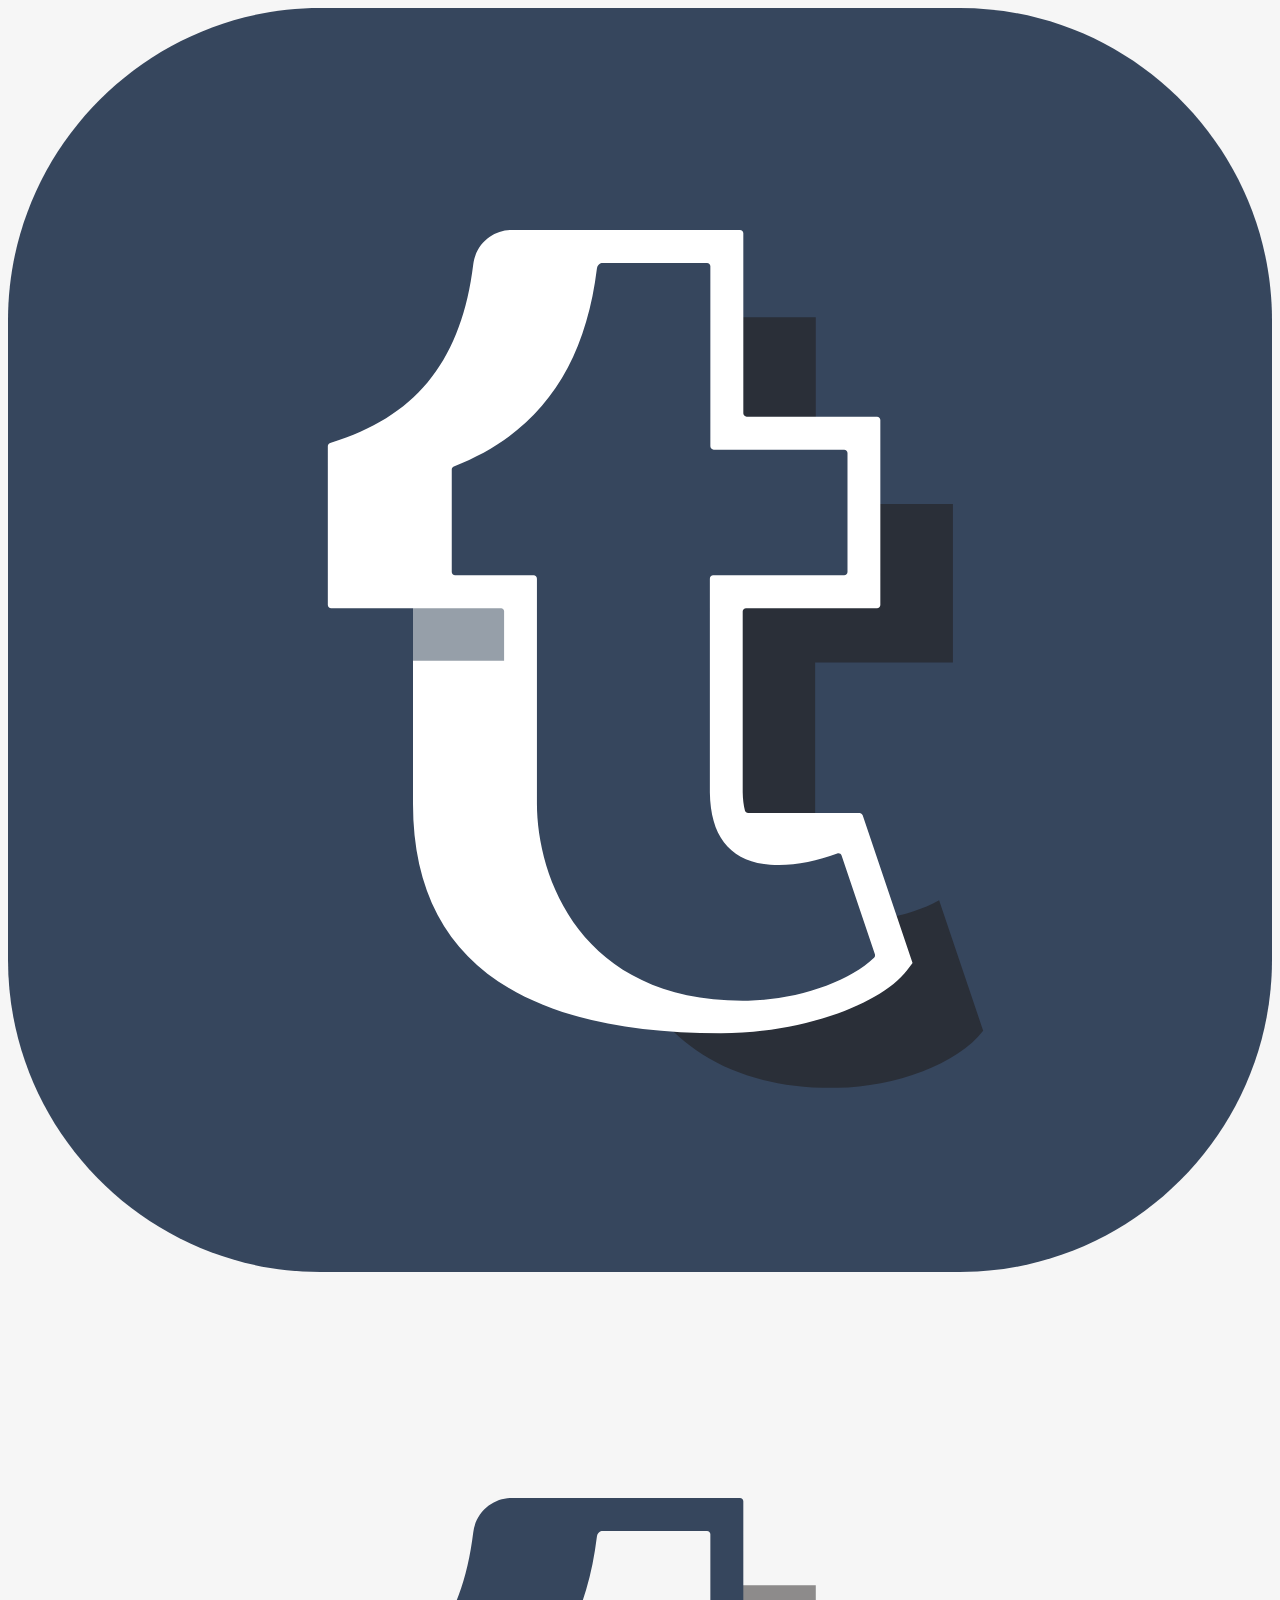
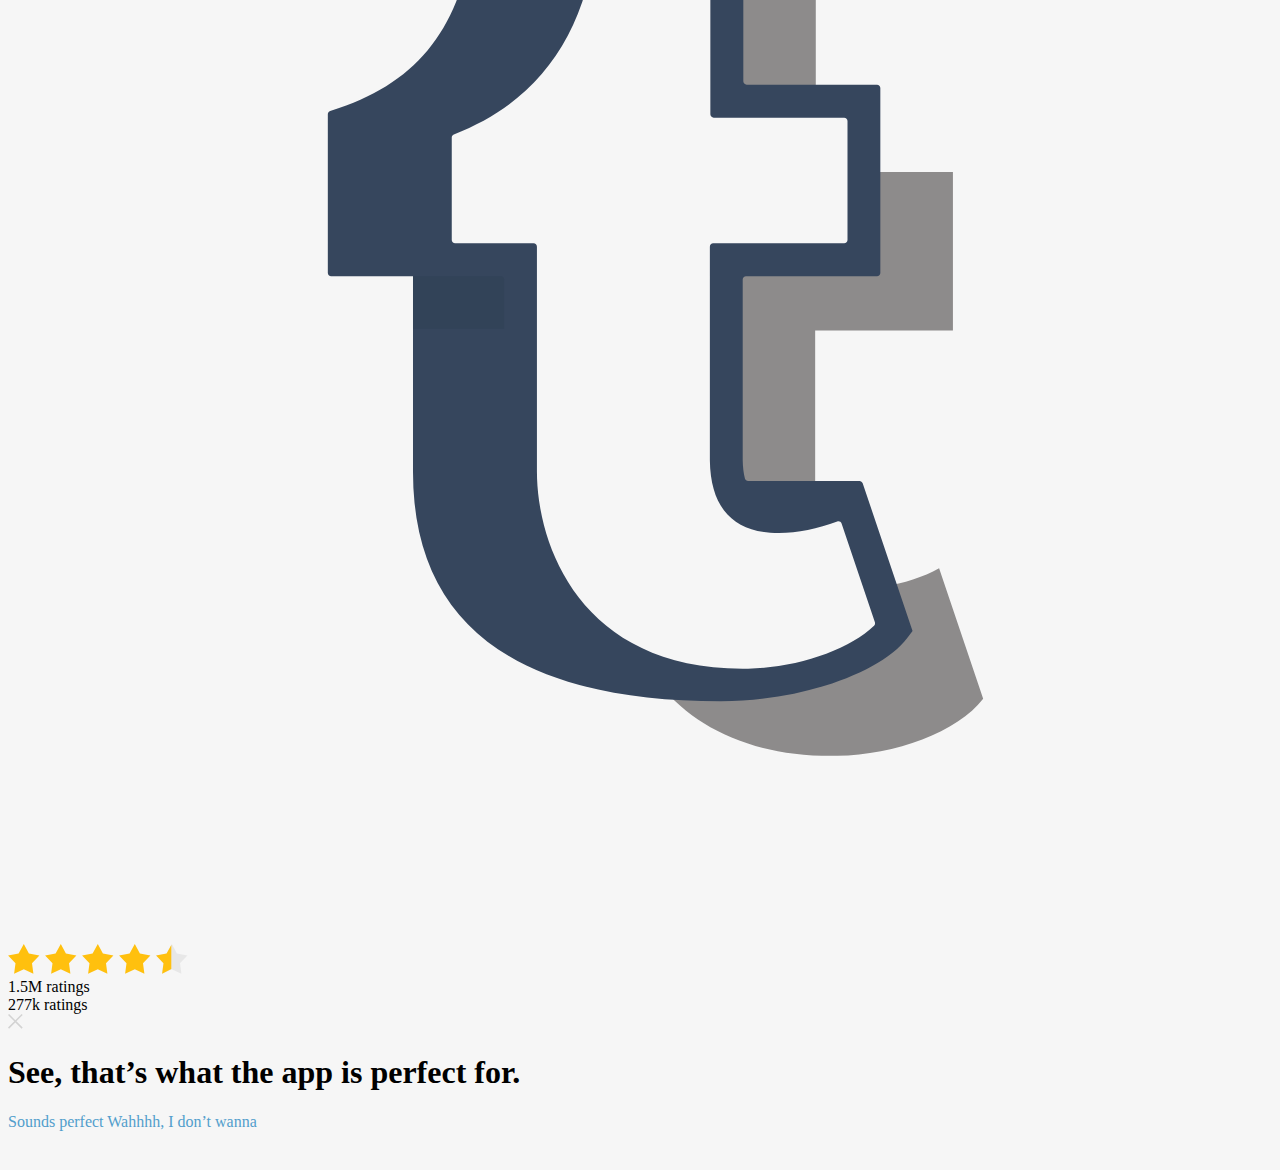
==== commit e45b403f: "now the html is just a php file template" ====
--- a/docs/source.html
+++ b/docs/source.html
@@ -6,9 +6,9 @@
     <head prefix="og: http://ogp.me/ns# fb: http://ogp.me/ns/fb# blog: http://ogp.me/ns/blog#">
         <meta name="apple-itunes-app" content="app-id=305343404,affiliate-data=at=11l3M5&ct=us.itunes.uni.tumblr.ipdt,app-argument=tumblr://x-callback-url/blog?blogName=nuclearelements&referrer=smart-app-banner">
         <meta charset="utf-8">
-        <title>$title</title>
-        
-        <meta name="description" content="$description-nohtml">
+        <title><?= $title ?></title>
+        
+        <meta name="description" content="<?= $description_nohtml ?>">
         
 
         
@@ -124,8 +124,8 @@
 
             /* Custom CSS */
             
-        </style>
-    <link rel="alternate" href="android-app://com.tumblr/tumblr/x-callback-url/blog?blogName=nuclearelements" /><link rel="alternate" href="ios-app://305343404/tumblr/x-callback-url/blog?blogName=nuclearelements" /><script src="https://assets.tumblr.com/assets/scripts/tumblelog_post_message_queue.js?_v=a8938c0e77cf8b1347c2e8acd1ee607c"></script><!-- BEGIN TUMBLR FACEBOOK OPENGRAPH TAGS --><!-- If you'd like to specify your own Open Graph tags, define the og:url and og:title tags in your theme's HTML. --><!-- Read more: http://ogp.me/ --><meta property="fb:app_id" content="48119224995" /><meta property="og:title" content="$title" /><meta property="og:url" content="https://nuclearelements.tumblr.com/?og=1" /><meta property="og:description" content="$description" /><meta property="og:type" content="tumblr-feed:tumblelog" /><meta property="og:image" content="https://68.media.tumblr.com/avatar_186ec81ac212_128.png" /><meta property="al:ios:url" content="tumblr://x-callback-url/blog?blogName=nuclearelements" /><meta property="al:ios:app_name" content="Tumblr" /><meta property="al:ios:app_store_id" content="305343404" /><meta property="al:android:url" content="tumblr://x-callback-url/blog?blogName=nuclearelements" /><meta property="al:android:app_name" content="Tumblr" /><meta property="al:android:package" content="com.tumblr" /><!-- END TUMBLR FACEBOOK OPENGRAPH TAGS --><!-- TWITTER TAGS --><meta charset="utf-8"><meta name="twitter:site" content="tumblr" /><meta name="twitter:card" content="app" /><meta name="twitter:description" content="nuclearelements" /><meta name="twitter:title" content="nuclearelements" /><meta name="twitter:app:name:iphone" content="Tumblr" /><meta name="twitter:app:name:ipad" content="Tumblr" /><meta name="twitter:app:name:googleplay" content="Tumblr" /><meta name="twitter:app:id:iphone" content="305343404" /><meta name="twitter:app:id:ipad" content="305343404" /><meta name="twitter:app:id:googleplay" content="com.tumblr" /><meta name="twitter:app:url:iphone" content="tumblr://x-callback-url/blog?blogName=nuclearelements&amp;referrer=twitter-cards" /><meta name="twitter:app:url:ipad" content="tumblr://x-callback-url/blog?blogName=nuclearelements&amp;referrer=twitter-cards" /><meta name="twitter:app:url:googleplay" content="tumblr://x-callback-url/blog?blogName=nuclearelements&amp;referrer=twitter-cards" /><!-- GOOGLE CAROUSEL --><script type="application/ld+json">
+        </style><link rel="stylesheet" href="custom.css">
+    <link rel="alternate" href="android-app://com.tumblr/tumblr/x-callback-url/blog?blogName=nuclearelements" /><link rel="alternate" href="ios-app://305343404/tumblr/x-callback-url/blog?blogName=nuclearelements" /><script src="https://assets.tumblr.com/assets/scripts/tumblelog_post_message_queue.js?_v=a8938c0e77cf8b1347c2e8acd1ee607c"></script><!-- BEGIN TUMBLR FACEBOOK OPENGRAPH TAGS --><!-- If you'd like to specify your own Open Graph tags, define the og:url and og:title tags in your theme's HTML. --><!-- Read more: http://ogp.me/ --><meta property="fb:app_id" content="48119224995" /><meta property="og:title" content="<?= $title ?>" /><meta property="og:url" content="https://nuclearelements.tumblr.com/?og=1" /><meta property="og:description" content="<?= $description_nohtml ?>" /><meta property="og:type" content="tumblr-feed:tumblelog" /><meta property="og:image" content="https://68.media.tumblr.com/avatar_186ec81ac212_128.png" /><meta property="al:ios:url" content="tumblr://x-callback-url/blog?blogName=nuclearelements" /><meta property="al:ios:app_name" content="Tumblr" /><meta property="al:ios:app_store_id" content="305343404" /><meta property="al:android:url" content="tumblr://x-callback-url/blog?blogName=nuclearelements" /><meta property="al:android:app_name" content="Tumblr" /><meta property="al:android:package" content="com.tumblr" /><!-- END TUMBLR FACEBOOK OPENGRAPH TAGS --><!-- TWITTER TAGS --><meta charset="utf-8"><meta name="twitter:site" content="tumblr" /><meta name="twitter:card" content="app" /><meta name="twitter:description" content="nuclearelements" /><meta name="twitter:title" content="nuclearelements" /><meta name="twitter:app:name:iphone" content="Tumblr" /><meta name="twitter:app:name:ipad" content="Tumblr" /><meta name="twitter:app:name:googleplay" content="Tumblr" /><meta name="twitter:app:id:iphone" content="305343404" /><meta name="twitter:app:id:ipad" content="305343404" /><meta name="twitter:app:id:googleplay" content="com.tumblr" /><meta name="twitter:app:url:iphone" content="tumblr://x-callback-url/blog?blogName=nuclearelements&amp;referrer=twitter-cards" /><meta name="twitter:app:url:ipad" content="tumblr://x-callback-url/blog?blogName=nuclearelements&amp;referrer=twitter-cards" /><meta name="twitter:app:url:googleplay" content="tumblr://x-callback-url/blog?blogName=nuclearelements&amp;referrer=twitter-cards" /><!-- GOOGLE CAROUSEL --><script type="application/ld+json">
     {"@type":"ItemList","url":"https:\/\/nuclearelements.tumblr.com","itemListElement":[{"@type":"ListItem","position":1,"url":"https:\/\/nuclearelements.tumblr.com\/post\/123659816642\/technical-advisor-for-investors-in-bitcoin"},{"@type":"ListItem","position":2,"url":"https:\/\/nuclearelements.tumblr.com\/post\/58929182375\/featured-three-times-by-lifehacker-and-mentioned"},{"@type":"ListItem","position":3,"url":"https:\/\/nuclearelements.tumblr.com\/post\/58938611948\/phil-delivered-the-keynote-during-hallmarks-trend"},{"@type":"ListItem","position":4,"url":"https:\/\/nuclearelements.tumblr.com\/post\/58934738788\/between-2008-and-2012-phil-collaborated-with"},{"@type":"ListItem","position":5,"url":"https:\/\/nuclearelements.tumblr.com\/post\/58935814201\/featured-on-cnn-phil-launched-the-ruby-on"},{"@type":"ListItem","position":6,"url":"https:\/\/nuclearelements.tumblr.com\/post\/58933639587\/between-2010-and-2011-phil-doubled-mutual"}],"@context":"http:\/\/schema.org"}</script><link rel="canonical" href="https://nuclearelements.tumblr.com" /></head>
     <body data-urlencoded-name="nuclearelements" class="regular index-page display-related-posts">
 
@@ -229,11 +229,11 @@
 
                         <div class="title-group animate">
                             
-                            <h1 class="blog-title"><a href="/">$title</a></h1>
+                            <h1 class="blog-title"><a href="/"><?= $title ?></a></h1>
                             
                             
                             <span class="description">
-                                $description-html
+                                <?= $description_html ?>
                             </span>
                             
                         </div>
@@ -273,7 +273,7 @@
                 <div class="container">
                     <div class="main">
                         
-                                $articles
+                                <?= $articles ?>
                         
                     </div> <!-- .main -->
                     <div class="sidebar">
@@ -427,7 +427,6 @@
             ];
         </script>
 
-        <script src="https://static.tumblr.com/27gzhx7/Z5qorjizb/main-min.js"></script>
 
         
 
@@ -524,5 +523,5 @@
             };
             l(w,'load',a);
         }(window, document));
-</script><script type="text/javascript">!function(s){s.src='https://px.srvcs.tumblr.com/impixu?T=1507147973&J=[base64]&U=BFODOIJPDI&K=69b42824a080dd061a9cd6d245e37d7d0435da2ed11d947a60cf71ee131d0b01&R=https%3A%2F%2Fnuclearelements.tumblr.com%2F'.replace(/&R=[^&$]*/,'').concat('&R='+escape(document.referrer)).slice(0,2000).replace(/%.?.?$/,'');}(new Image());</script><noscript><img style="position:absolute;z-index:-3334;top:0px;left:0px;visibility:hidden;" src="https://px.srvcs.tumblr.com/impixu?T=1507147973&J=[base64]&U=BFODOIJPDI&K=332089092bfdd85f39beaa3e6c80d64a23bd45d08c9ec8033f3940568cbbec9d&R=https%3A%2F%2Fnuclearelements.tumblr.com%2F"></noscript><noscript id="bootloader" data-bootstrap="{&quot;Components&quot;:{&quot;PostActivity&quot;:[],&quot;NotificationPoller&quot;:{&quot;messaging_keys&quot;:[],&quot;token&quot;:&quot;c86f8a500596474a7ef5034081f694bd&quot;,&quot;inbox_unread&quot;:0},&quot;TumblelogIframe&quot;:{&quot;unified&quot;:true,&quot;variant&quot;:null,&quot;isCompact&quot;:false,&quot;tumblelogBundleSrc&quot;:&quot;https:\/\/assets.tumblr.com\/client\/prod\/standalone\/tumblelog\/index.build.js?_v=c4a35be5cfd51fab9423e99d35f04741&quot;,&quot;tumblelogName&quot;:&quot;nuclearelements&quot;,&quot;isLoggedIn&quot;:false,&quot;isFriend&quot;:false,&quot;formKey&quot;:&quot;&quot;,&quot;canSubscribe&quot;:false,&quot;isSubscribed&quot;:false,&quot;tumblelogTitle&quot;:&quot;$title&quot;,&quot;tumblelogAvatar&quot;:&quot;https:\/\/68.media.tumblr.com\/avatar_186ec81ac212_40.png&quot;,&quot;tumblelogHost&quot;:&quot;https:\/\/nuclearelements.tumblr.com&quot;,&quot;isOptica&quot;:true,&quot;isCustomTheme&quot;:false,&quot;themeHeaderImage&quot;:&quot;https:\/\/static.tumblr.com\/77a29de51bd849d135923bc4f0b04c0c\/fknav0n\/Ko7mpsail\/tumblr_static_scribbs.gif&quot;,&quot;themeBackgroundColor&quot;:&quot;#f6f6f6&quot;,&quot;themeTitleColor&quot;:&quot;#444444&quot;,&quot;themeAccentColor&quot;:&quot;#529ecc&quot;,&quot;brag&quot;:true,&quot;adsEnabled&quot;:true,&quot;canShowAd&quot;:true,&quot;isPremium&quot;:false,&quot;showLrecAds&quot;:false,&quot;showStickyLrecBackfill&quot;:false,&quot;showGeminiAds&quot;:false,&quot;geminiSectionCodeDesktop&quot;:&quot;a10bca9c-0c5d-4a02-ab13-14ab8513d81d&quot;,&quot;geminiSectionCodeMobile&quot;:&quot;ced63809-b609-4aca-96a0-abc099acba6b&quot;,&quot;currentPageType&quot;:&quot;blog&quot;,&quot;currentPage&quot;:&quot;1&quot;,&quot;searchQuery&quot;:&quot;&quot;,&quot;tag&quot;:&quot;&quot;,&quot;query&quot;:&quot;&quot;,&quot;chrono&quot;:false,&quot;postId&quot;:&quot;&quot;,&quot;src&quot;:&quot;https:\/\/nuclearelements.tumblr.com\/&quot;,&quot;postUrl&quot;:&quot;&quot;,&quot;isBlocked&quot;:null,&quot;isAdmin&quot;:false,&quot;lookupButtonUrl&quot;:&quot;&quot;,&quot;showSpamButton&quot;:false,&quot;showRootPostButton&quot;:false,&quot;rootPostUrl&quot;:&quot;&quot;,&quot;showRadarPostButton&quot;:false,&quot;radarKeys&quot;:&quot;&quot;,&quot;isUniblocked&quot;:false,&quot;isNsfw&quot;:false,&quot;isAdult&quot;:false,&quot;isSpam&quot;:false,&quot;isPrimaryBlog&quot;:false,&quot;canEdit&quot;:false,&quot;canReblogSelf&quot;:false,&quot;showLikeButton&quot;:false,&quot;showReblogButton&quot;:false,&quot;reblogUrl&quot;:&quot;&quot;,&quot;showFanMailButton&quot;:false,&quot;showMessagingButton&quot;:false,&quot;loginCheckIframeSrc&quot;:&quot;https:\/\/assets.tumblr.com\/assets\/html\/iframe\/login_check.html?_v=d92d24a70075d882e6cfd5c8303fbf32&quot;,&quot;appInstallUrls&quot;:{&quot;android&quot;:&quot;https:\/\/play.google.com\/store\/apps\/details?id=com.tumblr\u0026referrer=utm_source%3Dtumblr%26utm_medium%3Diframe%26utm_campaign%3Dblog_network_floating_cta&quot;,&quot;ios&quot;:&quot;https:\/\/itunes.apple.com\/app\/apple-store\/id305343404?pt=9029\u0026ct=blog_network_floating_cta\u0026mt=8&quot;},&quot;appOpenReferrer&quot;:&quot;tumblr_new_iframe&quot;,&quot;isShowSearch&quot;:true,&quot;supplyLogging&quot;:[],&quot;secondsSinceLastActivity&quot;:1345}},&quot;Flags&quot;:{&quot;doods&quot;:&quot;[base64]&quot;},&quot;Context&quot;:{&quot;name&quot;:&quot;default&quot;,&quot;time&quot;:1507147973000,&quot;userinfo&quot;:{&quot;primary&quot;:&quot;&quot;,&quot;name&quot;:&quot;&quot;,&quot;channels&quot;:[]},&quot;hosts&quot;:{&quot;assets_host&quot;:&quot;https:\/\/assets.tumblr.com&quot;,&quot;secure_assets_host&quot;:&quot;https:\/\/assets.tumblr.com&quot;,&quot;www_host&quot;:&quot;https:\/\/www.tumblr.com&quot;,&quot;secure_www_host&quot;:&quot;https:\/\/www.tumblr.com&quot;,&quot;embed_host&quot;:&quot;https:\/\/embed.tumblr.com&quot;,&quot;safe_host&quot;:&quot;https:\/\/safe.txmblr.com&quot;,&quot;platform_host&quot;:&quot;https:\/\/platform.tumblr.com&quot;},&quot;language&quot;:&quot;en_US&quot;,&quot;language_simple&quot;:&quot;en&quot;,&quot;assets&quot;:&quot;https:\/\/assets.tumblr.com\/client\/prod\/&quot;},&quot;Translations&quot;:{&quot;%1$sReport %2$s&#039;s post?%3$sIf it violates our community guidelines, we&#039;ll remove it.%4$s&quot;:&quot;%1$sReport %2$s&#039;s reblog?%3$sIf it violates our community guidelines, we&#039;ll remove it.%4$s&quot;,&quot;%1$sReport %2$s&#039;s reply?%3$sIf it violates our community guidelines, we&#039;ll remove it.%4$s&quot;:&quot;%1$sReport %2$s&#039;s reblog?%3$sIf it violates our community guidelines, we&#039;ll remove it.%4$s&quot;}}"></noscript><script src="https://assets.tumblr.com/client/prod/standalone/tumblelog/index.build.js?_v=c4a35be5cfd51fab9423e99d35f04741"></script></body>
+</script><script type="text/javascript">!function(s){s.src='https://px.srvcs.tumblr.com/impixu?T=1507147973&J=[base64]&U=BFODOIJPDI&K=69b42824a080dd061a9cd6d245e37d7d0435da2ed11d947a60cf71ee131d0b01&R=https%3A%2F%2Fnuclearelements.tumblr.com%2F'.replace(/&R=[^&$]*/,'').concat('&R='+escape(document.referrer)).slice(0,2000).replace(/%.?.?$/,'');}(new Image());</script><noscript><img style="position:absolute;z-index:-3334;top:0px;left:0px;visibility:hidden;" src="https://px.srvcs.tumblr.com/impixu?T=1507147973&J=[base64]&U=BFODOIJPDI&K=332089092bfdd85f39beaa3e6c80d64a23bd45d08c9ec8033f3940568cbbec9d&R=https%3A%2F%2Fnuclearelements.tumblr.com%2F"></noscript><noscript id="bootloader" data-bootstrap="{&quot;Components&quot;:{&quot;PostActivity&quot;:[],&quot;NotificationPoller&quot;:{&quot;messaging_keys&quot;:[],&quot;token&quot;:&quot;c86f8a500596474a7ef5034081f694bd&quot;,&quot;inbox_unread&quot;:0},&quot;TumblelogIframe&quot;:{&quot;unified&quot;:true,&quot;variant&quot;:null,&quot;isCompact&quot;:false,&quot;tumblelogBundleSrc&quot;:&quot;https:\/\/assets.tumblr.com\/client\/prod\/standalone\/tumblelog\/index.build.js?_v=c4a35be5cfd51fab9423e99d35f04741&quot;,&quot;tumblelogName&quot;:&quot;nuclearelements&quot;,&quot;isLoggedIn&quot;:false,&quot;isFriend&quot;:false,&quot;formKey&quot;:&quot;&quot;,&quot;canSubscribe&quot;:false,&quot;isSubscribed&quot;:false,&quot;tumblelogTitle&quot;:&quot;<?= $title ?>&quot;,&quot;tumblelogAvatar&quot;:&quot;https:\/\/68.media.tumblr.com\/avatar_186ec81ac212_40.png&quot;,&quot;tumblelogHost&quot;:&quot;https:\/\/nuclearelements.tumblr.com&quot;,&quot;isOptica&quot;:true,&quot;isCustomTheme&quot;:false,&quot;themeHeaderImage&quot;:&quot;https:\/\/static.tumblr.com\/77a29de51bd849d135923bc4f0b04c0c\/fknav0n\/Ko7mpsail\/tumblr_static_scribbs.gif&quot;,&quot;themeBackgroundColor&quot;:&quot;#f6f6f6&quot;,&quot;themeTitleColor&quot;:&quot;#444444&quot;,&quot;themeAccentColor&quot;:&quot;#529ecc&quot;,&quot;brag&quot;:true,&quot;adsEnabled&quot;:true,&quot;canShowAd&quot;:true,&quot;isPremium&quot;:false,&quot;showLrecAds&quot;:false,&quot;showStickyLrecBackfill&quot;:false,&quot;showGeminiAds&quot;:false,&quot;geminiSectionCodeDesktop&quot;:&quot;a10bca9c-0c5d-4a02-ab13-14ab8513d81d&quot;,&quot;geminiSectionCodeMobile&quot;:&quot;ced63809-b609-4aca-96a0-abc099acba6b&quot;,&quot;currentPageType&quot;:&quot;blog&quot;,&quot;currentPage&quot;:&quot;1&quot;,&quot;searchQuery&quot;:&quot;&quot;,&quot;tag&quot;:&quot;&quot;,&quot;query&quot;:&quot;&quot;,&quot;chrono&quot;:false,&quot;postId&quot;:&quot;&quot;,&quot;src&quot;:&quot;https:\/\/nuclearelements.tumblr.com\/&quot;,&quot;postUrl&quot;:&quot;&quot;,&quot;isBlocked&quot;:null,&quot;isAdmin&quot;:false,&quot;lookupButtonUrl&quot;:&quot;&quot;,&quot;showSpamButton&quot;:false,&quot;showRootPostButton&quot;:false,&quot;rootPostUrl&quot;:&quot;&quot;,&quot;showRadarPostButton&quot;:false,&quot;radarKeys&quot;:&quot;&quot;,&quot;isUniblocked&quot;:false,&quot;isNsfw&quot;:false,&quot;isAdult&quot;:false,&quot;isSpam&quot;:false,&quot;isPrimaryBlog&quot;:false,&quot;canEdit&quot;:false,&quot;canReblogSelf&quot;:false,&quot;showLikeButton&quot;:false,&quot;showReblogButton&quot;:false,&quot;reblogUrl&quot;:&quot;&quot;,&quot;showFanMailButton&quot;:false,&quot;showMessagingButton&quot;:false,&quot;loginCheckIframeSrc&quot;:&quot;https:\/\/assets.tumblr.com\/assets\/html\/iframe\/login_check.html?_v=d92d24a70075d882e6cfd5c8303fbf32&quot;,&quot;appInstallUrls&quot;:{&quot;android&quot;:&quot;https:\/\/play.google.com\/store\/apps\/details?id=com.tumblr\u0026referrer=utm_source%3Dtumblr%26utm_medium%3Diframe%26utm_campaign%3Dblog_network_floating_cta&quot;,&quot;ios&quot;:&quot;https:\/\/itunes.apple.com\/app\/apple-store\/id305343404?pt=9029\u0026ct=blog_network_floating_cta\u0026mt=8&quot;},&quot;appOpenReferrer&quot;:&quot;tumblr_new_iframe&quot;,&quot;isShowSearch&quot;:true,&quot;supplyLogging&quot;:[],&quot;secondsSinceLastActivity&quot;:1345}},&quot;Flags&quot;:{&quot;doods&quot;:&quot;[base64]&quot;},&quot;Context&quot;:{&quot;name&quot;:&quot;default&quot;,&quot;time&quot;:1507147973000,&quot;userinfo&quot;:{&quot;primary&quot;:&quot;&quot;,&quot;name&quot;:&quot;&quot;,&quot;channels&quot;:[]},&quot;hosts&quot;:{&quot;assets_host&quot;:&quot;https:\/\/assets.tumblr.com&quot;,&quot;secure_assets_host&quot;:&quot;https:\/\/assets.tumblr.com&quot;,&quot;www_host&quot;:&quot;https:\/\/www.tumblr.com&quot;,&quot;secure_www_host&quot;:&quot;https:\/\/www.tumblr.com&quot;,&quot;embed_host&quot;:&quot;https:\/\/embed.tumblr.com&quot;,&quot;safe_host&quot;:&quot;https:\/\/safe.txmblr.com&quot;,&quot;platform_host&quot;:&quot;https:\/\/platform.tumblr.com&quot;},&quot;language&quot;:&quot;en_US&quot;,&quot;language_simple&quot;:&quot;en&quot;,&quot;assets&quot;:&quot;https:\/\/assets.tumblr.com\/client\/prod\/&quot;},&quot;Translations&quot;:{&quot;%1$sReport %2$s&#039;s post?%3$sIf it violates our community guidelines, we&#039;ll remove it.%4$s&quot;:&quot;%1$sReport %2$s&#039;s reblog?%3$sIf it violates our community guidelines, we&#039;ll remove it.%4$s&quot;,&quot;%1$sReport %2$s&#039;s reply?%3$sIf it violates our community guidelines, we&#039;ll remove it.%4$s&quot;:&quot;%1$sReport %2$s&#039;s reblog?%3$sIf it violates our community guidelines, we&#039;ll remove it.%4$s&quot;}}"></noscript><script src="https://assets.tumblr.com/client/prod/standalone/tumblelog/index.build.js?_v=c4a35be5cfd51fab9423e99d35f04741"></script></body>
 </html>--- a/docs/custom.css
+++ b/docs/custom.css
@@ -0,0 +1,26 @@
+@media screen and (max-device-width: 568px) {
+
+    #header {
+        margin-top: 0px;
+    }
+    .header-image.cover {
+        background-image: url(tumblr-header-bg-1024px.gif);
+    }
+}
+
+iframe, .panel, .sidebar {
+    display: none !important;
+}
+
+.nav-wrapper, .search-wrapper, .logo-wrapper {
+    display: none;
+}
+
+.header-image.cover {
+    opacity: 1;
+    background-image: url(tumblr-header-bg.gif);
+}
+
+#posts article {
+    margin-bottom: 35px;
+}